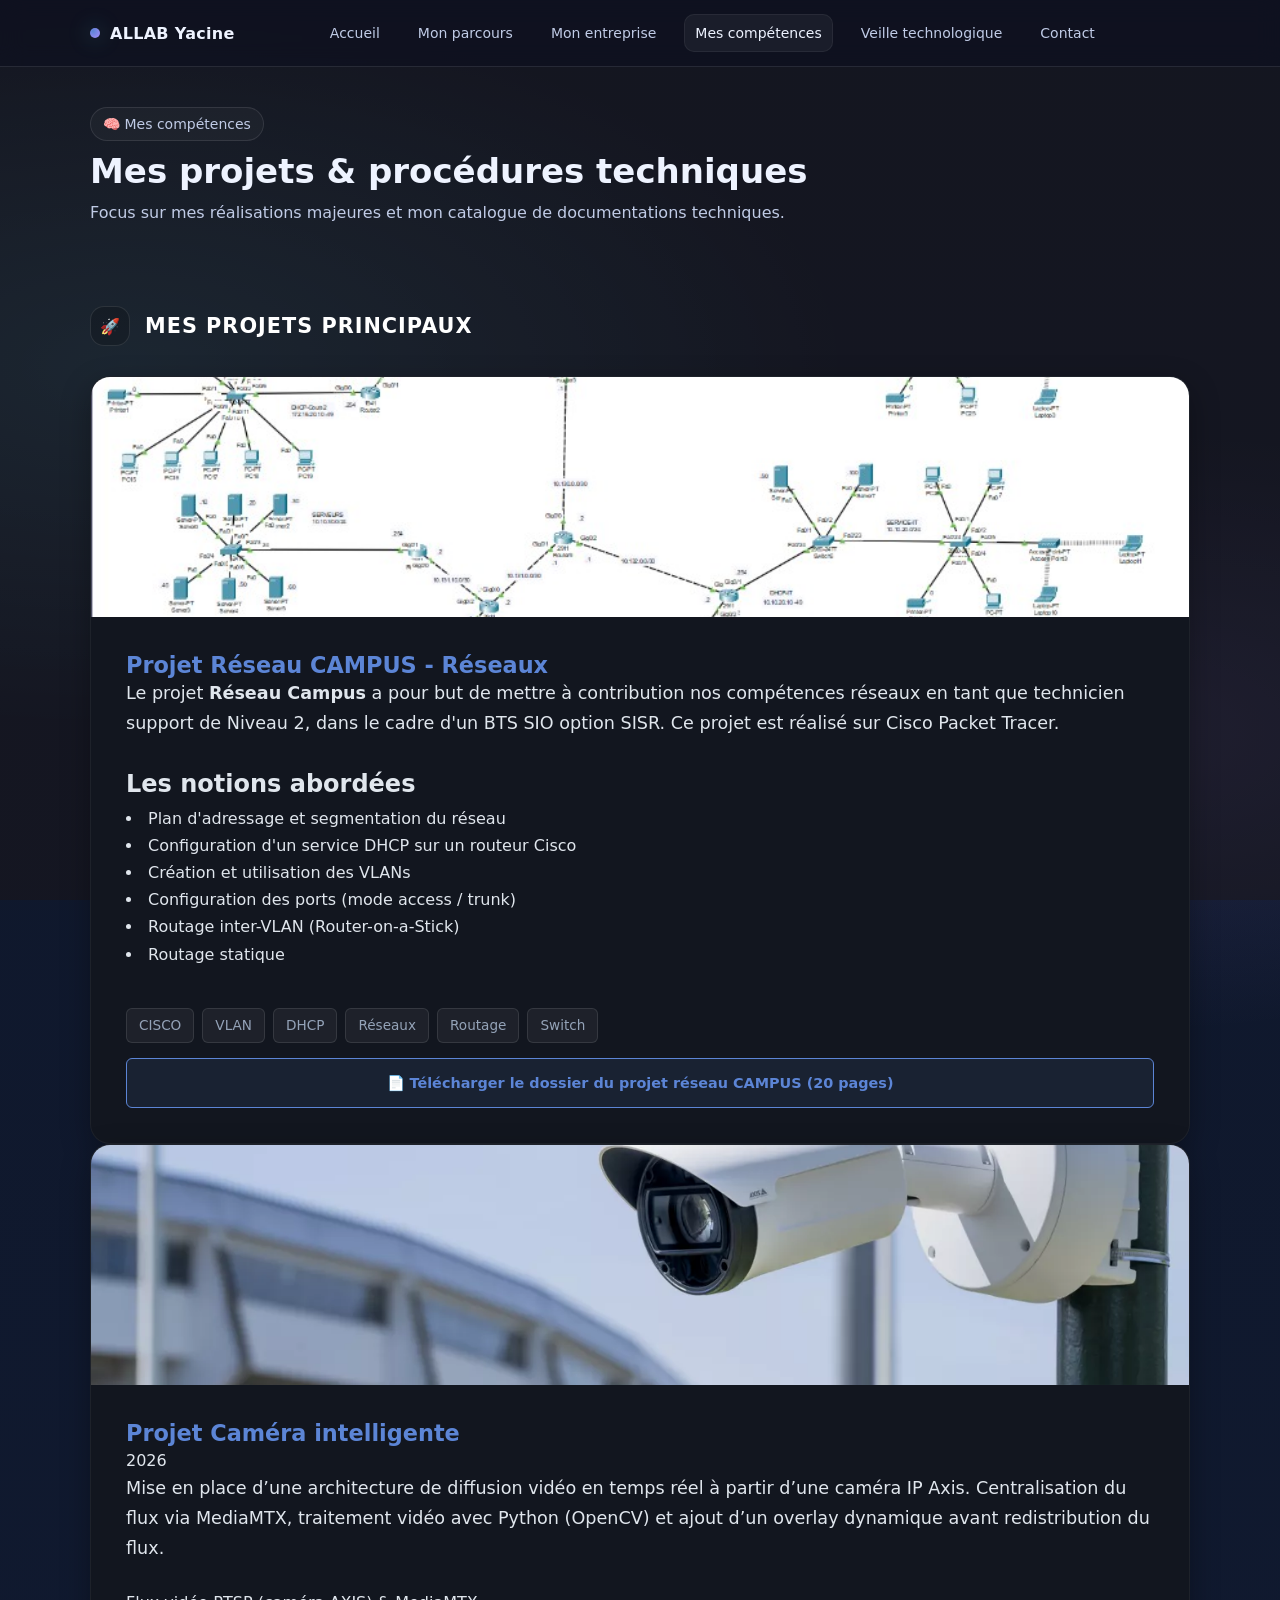
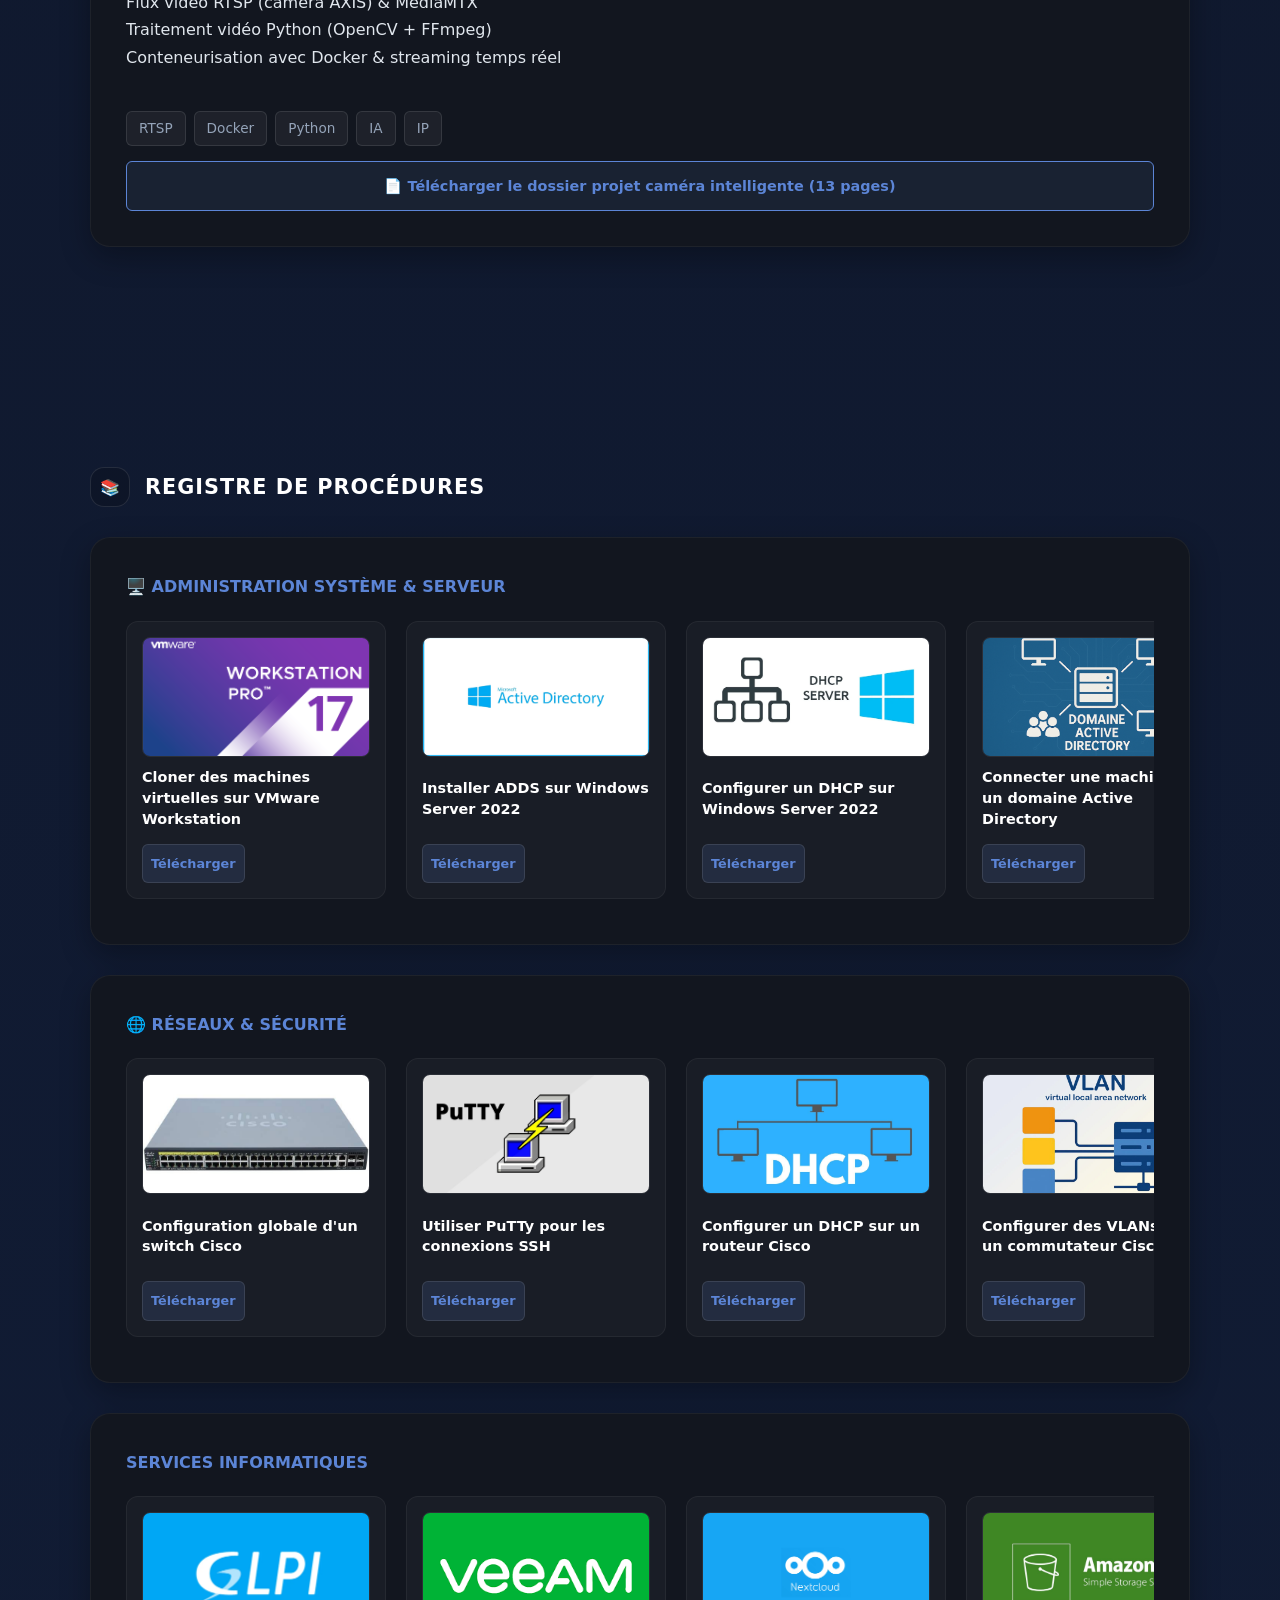
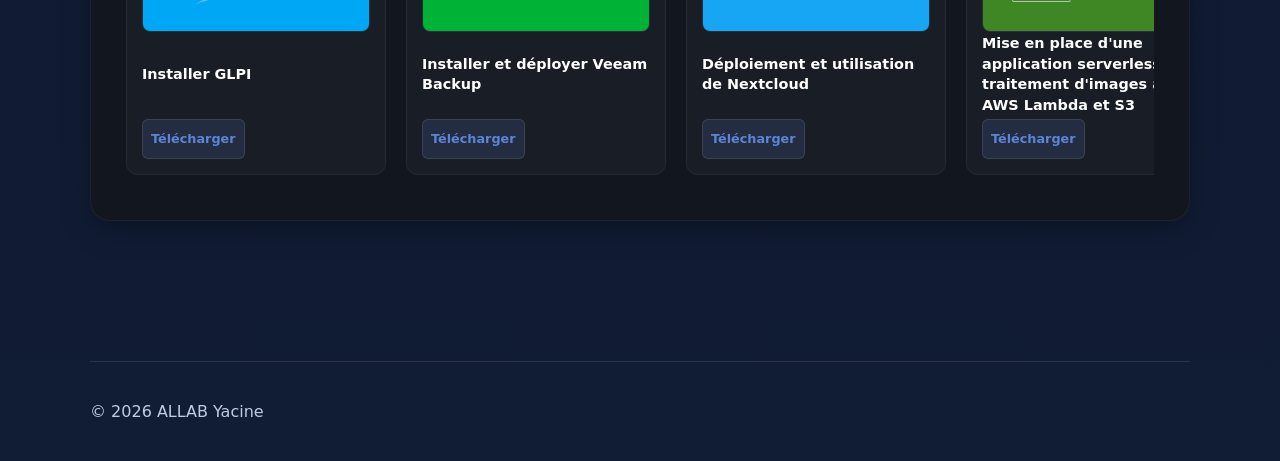
==== competences.html @ 8fca2d19 "changer le nom d'une doc" ====
<!doctype html>
<html lang="fr">
<head>
  <meta charset="utf-8" />
  <meta name="viewport" content="width=device-width, initial-scale=1" />
  <title>ALLAB Yacine - Mon Portfolio</title>
  <link rel="stylesheet" href="assets/css/style.css" />
  <link rel="icon" type="image/x-icon" href="assets/icons/ya.jpg">
</head>
<body>
  <div id="progress" class="progress"></div>

  <header class="header">
    <div class="container nav">
      <a class="brand" href="index.html"><span class="dot"></span><span>ALLAB Yacine</span></a>
      <nav id="navLinks" class="nav-links">
        <a href="index.html">Accueil</a>
        <a href="parcours.html">Mon parcours</a>
        <a href="entreprise.html">Mon entreprise</a>
        <a class="active" href="competences.html">Mes compétences</a>
        <a href="veille.html">Veille technologique</a>
        <a href="contact.html">Contact</a>
      </nav>
      <div class="actions">
        <button id="burger" class="burger" type="button"><span></span></button>
      </div>
    </div>
  </header>

<main class="container">
  <div class="page-title reveal">
    <span class="badge">🧠 Mes compétences</span>
    <h1>Mes projets & procédures techniques</h1>
    <p>Focus sur mes réalisations majeures et mon catalogue de documentations techniques.</p>
  </div>

<section class="reveal">
    <div class="bubble-header-mini" style="margin-bottom: 30px;">
      <span class="mini-ico">🚀</span>
      <h2 style="color: #fff;">Mes projets principaux</h2>
    </div>

    <div class="projects-side-by-side">
      
      <article class="big-bubble-dark project-card-custom reveal">
        <figure class="project-large-banner">
          <img src="assets/img/cisco-packet.jpg" alt="Projet DroneControl" loading="lazy">
          <div class="project-overlay-badge">Alternance</div>
        </figure>
        
        <div class="bubble-content-padding flex-content">
          <div class="project-card-header">
            <h3>Projet Réseau CAMPUS - Réseaux</h3>
          </div>

          <p class="bubble-text">
        Le projet <strong>Réseau Campus</strong> a pour but de mettre à contribution 
        nos compétences réseaux en tant que technicien support de Niveau 2, 
        dans le cadre d'un BTS SIO option SISR. Ce projet est réalisé sur Cisco Packet Tracer.
          </p>

          <h2>Les notions abordées</h2>

          <div class="project-skills-list">
            <li>Plan d'adressage et segmentation du réseau</li>
            <li>Configuration d'un service DHCP sur un routeur Cisco</li>
            <li>Création et utilisation des VLANs</li>
            <li>Configuration des ports (mode access / trunk)</li>
            <li>Routage inter-VLAN (Router-on-a-Stick)</li>
            <li>Routage statique</li>

          </div>

          <div class="project-footer">
            <div class="job-dark-tags">
              <span>CISCO</span> <span>VLAN</span> <span>DHCP</span> <span>Réseaux</span> <span>Routage</span> <span>Switch</span>
            </div>
            <a class="procedure-btn project-download-btn" href="assets/procédure/Projet Réseau Campus.pdf" target="_blank">
              📄 Télécharger le dossier du projet réseau CAMPUS (20 pages)
            </a>
          </div>
        </div>
      </article>

      <article class="big-bubble-dark project-card-custom reveal">
        <figure class="project-large-banner">
          <img src="assets/img/camera.webp" alt="Projet Infrastructure" loading="lazy">
          <div class="project-overlay-badge school-badge">Formation</div>
        </figure>
        
        <div class="bubble-content-padding flex-content">
          <div class="project-card-header">
            <h3>Projet Caméra intelligente</h3>
            <span class="project-year">2026</span>
          </div>

          <p class="bubble-text">
Mise en place d’une architecture de diffusion vidéo en temps réel à partir d’une caméra IP Axis. Centralisation du flux
via MediaMTX, traitement vidéo avec Python (OpenCV) et ajout d’un overlay dynamique avant redistribution du flux.
          </p>

          <div class="project-skills-list">
            <div class="skill-item"><span></span>Flux vidéo RTSP (caméra AXIS) & MediaMTX</div>
            <div class="skill-item"><span></span>Traitement vidéo Python (OpenCV + FFmpeg)</div>
            <div class="skill-item"><span></span>Conteneurisation avec Docker & streaming temps réel</div>
          </div>

          <div class="project-footer">
            <div class="job-dark-tags">
              <span>RTSP</span> <span>Docker</span> <span>Python</span> <span>IA</span> <span>IP</span>
            </div>
            <a class="procedure-btn project-download-btn" href="assets/procédure/Réseaux/Projet caméra - AXIS.docx.pdf" target="_blank">
              📄 Télécharger le dossier projet caméra intelligente (13 pages)
            </a>
          </div>
        </div>
      </article>

    </div>
  </section>

  <section class="reveal" style="margin-top: 80px;">
    <div class="bubble-header-mini" style="margin-bottom: 30px;">
      <span class="mini-ico">📚</span>
      <h2 style="color: #fff;">Registre de procédures</h2>
    </div>

    <div class="procedure-category big-bubble-dark" style="margin-bottom: 30px;">
      <div class="bubble-content-padding">
        <h3 class="box-title" style="margin-bottom: 20px;">🖥️ Administration système & serveur</h3>
        <div class="procedure-row-scroll">
          <article class="procedure-mini-card">
            <div class="procedure-mini-img"><img src="assets/img/vmwarelogo.png" alt="VMware Workstation"></div>
            <h4>Cloner des machines virtuelles sur VMware Workstation</h4>
            <a class="procedure-btn" href="assets/procédure/Créer un clone d’une machine virtuelle avec VMWare Workstation Pro.pdf" target="_blank">Télécharger</a>
          </article>
          <article class="procedure-mini-card">
            <div class="procedure-mini-img"><img src="assets/img/adds.jpg" alt="ADDS"></div>
            <h4>Installer ADDS sur Windows Server 2022</h4>
            <a class="procedure-btn" href="assets/procédure/Comment installer ADDS sur Windows Server 2022.pdf" target="_blank">Télécharger</a>
          </article>
          <article class="procedure-mini-card">
            <div class="procedure-mini-img"><img src="assets/img/Windows-Servera-DHCP.webp" alt="DHCP"></div>
            <h4>Configurer un DHCP sur Windows Server 2022  </h4>
            <a class="procedure-btn" href="assets/procédure/Configurer un DHCP sur Windows Serveur.pdf" target="_blank">Télécharger</a>
          </article>
          <article class="procedure-mini-card">
            <div class="procedure-mini-img"><img src="assets/img/Domaine-Active-Directory.png" alt="DHCP"></div>
            <h4>Connecter une machine à un domaine Active Directory</h4>
            <a class="procedure-btn" href="assets/procédure/Connecter une machine à un domaine.pdf" target="_blank">Télécharger</a>
          </article>
          <article class="procedure-mini-card">
            <div class="procedure-mini-img"><img src="assets/img/active directory.jpg" alt="DHCP"></div>
            <h4>Promouvoir un serveur en contrôleur de domaine sur Windows Server 2022</h4>
            <a class="procedure-btn" href="assets/procédure/Système/Promouvoir un serveur en nom de domaine sur WIndows Server 2022.pdf" target="_blank">Télécharger</a>
          </article>
          <article class="procedure-mini-card">
            <div class="procedure-mini-img"><img src="assets/img/hyperv.png" alt="Hyper-V"></div>
            <h4>Installer Hyper-V</h4>
            <a class="procedure-btn" href="assets/procédure/Système/Comment installer Hyper-V.pdf" target="_blank">Télécharger</a>
          </article>
          <article class="procedure-mini-card">
            <div class="procedure-mini-img"><img src="assets/img/windows 11 et hyper v.jpg" alt="Hyper-V"></div>
            <h4>Créer une VM Windows 11 sur Hyper-V</h4>
            <a class="procedure-btn" href="assets/procédure/Système/Créer une VM Windows 11 sur Hyper-V.pdf" target="_blank">Télécharger</a>
          </article>
          <article class="procedure-mini-card">
            <div class="procedure-mini-img"><img src="assets/img/diskpart.jpg" alt="Diskpart"></div>
            <h4>Gérer les disques et les partitions sur Windows</h4>
            <a class="procedure-btn" href="assets/procédure/Système/Gérer les disques et les partitions.pdf" target="_blank">Télécharger</a>
          </article>
          <article class="procedure-mini-card">
            <div class="procedure-mini-img"><img src="assets/img/lamp.png" alt="LAMP"></div>
            <h4>Installer un serveur LAMP sur Debian</h4>
            <a class="procedure-btn" href="assets/procédure/Système/Installer un serveur web LAMP sur Debian 13.pdf" target="_blank">Télécharger</a>
          </article>
          <article class="procedure-mini-card">
            <div class="procedure-mini-img"><img src="assets/img/proxmox.png" alt="Proxmox"></div>
            <h4>Installer Proxmox</h4>
            <a class="procedure-btn" href="assets/procédure/Système/Installation de Proxmox.pdf" target="_blank">Télécharger</a>
          </article>
          <article class="procedure-mini-card">
            <div class="procedure-mini-img"><img src="assets/img/gpo.jpg" alt="GPO"></div>
            <h4>Déployer des logiciels .msi via une GPO</h4>
            <a class="procedure-btn" href="assets/procédure/Système/Déployer des logiciels .msi .pdf" target="_blank">Télécharger</a>
          </article>

          </div>
      </div>
    </div>

    <div class="procedure-category big-bubble-dark" style="margin-bottom: 30px;">
      <div class="bubble-content-padding">
        <h3 class="box-title" style="margin-bottom: 20px;">🌐 Réseaux & Sécurité</h3>
        <div class="procedure-row-scroll">
          <article class="procedure-mini-card">
            <div class="procedure-mini-img"><img src="assets/img/Switch-Cisco-POE-48-ports-1.jpg" alt="Switch CISCO"></div>
            <h4>Configuration globale d'un switch Cisco</h4>
            <a class="procedure-btn" href="assets/procédure/Commandes essentielles pour un switch.pdf" target="_blank">Télécharger</a>
          </article>
          <article class="procedure-mini-card">
            <div class="procedure-mini-img"><img src="assets/img/PuTTY.jpg" alt="SSH"></div>
            <h4>Utiliser PuTTy pour les connexions SSH</h4>
            <a class="procedure-btn" href="assets/procédure/Réseaux/Connecter sa VM à Putty avec SSH.pdf" target="_blank">Télécharger</a>
          </article>
          <article class="procedure-mini-card">
            <div class="procedure-mini-img"><img src="assets/img/dhcp.jpg" alt="DHCP"></div>
            <h4>Configurer un DHCP sur un routeur Cisco</h4>
            <a class="procedure-btn" href="assets/procédure/Réseaux/Comment créer un DHCP sur un routeur CISCO.pdf" target="_blank">Télécharger</a>
          </article>
          <article class="procedure-mini-card">
            <div class="procedure-mini-img"><img src="assets/img/VLAN.webp" alt="VLAN"></div>
            <h4>Configurer des VLANs sur un commutateur Cisco</h4>
            <a class="procedure-btn" href="assets/procédure/Réseaux/Créer des VLAN sur un switch.pdf" target="_blank">Télécharger</a>
          </article>
          <article class="procedure-mini-card">
            <div class="procedure-mini-img"><img src="assets/img/routage.jpg" alt="Routage statique"></div>
            <h4>Le routage statique</h4>
            <a class="procedure-btn" href="assets/procédure/Réseaux/Routage statique.pdf" target="_blank">Télécharger</a>
          </article>
          <article class="procedure-mini-card">
            <div class="procedure-mini-img"><img src="assets/img/ssh.webp" alt="SSH"></div>
            <h4>Configurer SSH sur un équipement Cisco</h4>
            <a class="procedure-btn" href="assets/procédure/Réseaux/Accéder à un équipement CISCO via SSH.pdf" target="_blank">Télécharger</a>
          </article>
        </div>
      </div>
    </div>

      <div class="procedure-category big-bubble-dark" style="margin-bottom: 30px;">
      <div class="bubble-content-padding">
        <h3 class="box-title" style="margin-bottom: 20px;">Services Informatiques</h3>
        <div class="procedure-row-scroll">
          <article class="procedure-mini-card">
            <div class="procedure-mini-img"><img src="assets/img/GLPI.webp" alt="GLPI"></div>
            <h4>Installer GLPI</h4>
            <a class="procedure-btn" href="assets/procédure/Services/Installation de GLPI.pdf" target="_blank">Télécharger</a>
          </article>
          <article class="procedure-mini-card">
            <div class="procedure-mini-img"><img src="assets/img/veeam.png" alt="VeeamBackup"></div>
            <h4>Installer et déployer Veeam Backup</h4>
            <a class="procedure-btn" href="assets/procédure/Services/Déployer VeeamBackup.pdf" target="_blank">Télécharger</a>
          </article>  
          <article class="procedure-mini-card">
            <div class="procedure-mini-img"><img src="assets/img/nextcloud.jpg" alt="Nextcloud"></div>
            <h4>Déploiement et utilisation de Nextcloud</h4>
            <a class="procedure-btn" href="assets/procédure/Services/Déployer NextCloud sur Debian 13.pdf" target="_blank">Télécharger</a>
          </article>  
          <article class="procedure-mini-card">
            <div class="procedure-mini-img"><img src="assets/img/amazon s3.jpg" alt="AWS"></div>
            <h4>Mise en place d'une application serverless de traitement d'images avec AWS Lambda et S3</h4>
            <a class="procedure-btn" href="assets/procédure/Services/Mise en place d'une application de traitement d'images avec AWS S3 et Lamda.pdf" target="_blank">Télécharger</a>
          </article>  
          </div>
      </div>
    </div>
  </section>

  <footer class="footer">
    © <span id="year"></span> ALLAB Yacine
  </footer>
</main>

  <script src="assets/js/main.js"></script>
  <script>document.getElementById("year").textContent = new Date().getFullYear();</script>
</body>
</html>
---- assets/css/style.css ----
/* ====== RESET / BASE ====== */
* { box-sizing: border-box; margin: 0; padding: 0; }
html { scroll-behavior: smooth; }
:root{
  /* Dark plus clair */
  --bg: #0f172a;     /* fond principal (plus clair) */
  --bg2:#111c35;     /* dégradé bas */
  --card:#182347;    /* cartes plus claires */
  --text:#eef3ff;    /* texte */
  --muted:#c0cbe6;   /* texte secondaire plus lisible */

  --accent:#6ee7ff;
  --accent2:#a78bfa;

  --border: rgba(255,255,255,.10);
  --shadow: 0 16px 40px rgba(0,0,0,.28);
  --radius: 18px;
  --max: 1100px;
}

body{
  font-family: ui-sans-serif, system-ui, -apple-system, Segoe UI, Roboto, Arial;
  color: var(--text);
background:
  radial-gradient(1200px 600px at 10% 10%, rgba(110,231,255,.14), transparent 60%),
  radial-gradient(900px 500px at 90% 20%, rgba(167,139,250,.12), transparent 60%),
  linear-gradient(180deg, var(--bg), var(--bg2));
  min-height: 100vh;
}

a{ color: inherit; text-decoration: none; }
img{ max-width: 100%; display: block; }

.container{ width: min(var(--max), 92%); margin: 0 auto; }
section{ padding: 70px 0; }

.badge{
  display: inline-flex; gap: 8px; align-items:center;
  border: 1px solid var(--border);
  background: rgba(255,255,255,.03);
  padding: 8px 12px;
  border-radius: 999px;
  color: var(--muted);
  font-size: 14px;
}

hr.sep{
  border: none;
  height: 1px;
  background: linear-gradient(90deg, transparent, rgba(255,255,255,.14), transparent);
  margin: 28px 0;
}

/* ====== HEADER / NAV ====== */
.header{
  position: sticky;
  top: 0;
  z-index: 50;
  backdrop-filter: blur(12px);
  background: rgba(11,16,32,.55);
  border-bottom: 1px solid var(--border);
}

.nav{
  display:flex; align-items:center; justify-content: space-between;
  padding: 14px 0;
}

.brand{
  display:flex; align-items:center; gap: 10px;
  font-weight: 700;
  letter-spacing: .3px;
}

.brand .dot{
  width: 10px; height: 10px; border-radius: 50%;
  background: radial-gradient(circle at 30% 30%, var(--accent), var(--accent2));
  box-shadow: 0 0 22px rgba(110,231,255,.35);
}

.nav-links{
  display:flex; gap: 18px; align-items:center;
}

.nav-links a{
  color: var(--muted);
  font-size: 14px;
  padding: 10px 10px;
  border-radius: 10px;
  transition: .2s ease;
}
.nav-links a:hover, .nav-links a.active{
  color: var(--text);
  background: rgba(255,255,255,.05);
  border: 1px solid rgba(255,255,255,.06);
}

.actions{ display:flex; gap: 10px; align-items:center; }
.icon-btn{
  border: 1px solid var(--border);
  background: rgba(255,255,255,.03);
  color: var(--text);
  padding: 10px 12px;
  border-radius: 12px;
  cursor: pointer;
  transition: .2s ease;
}
.icon-btn:hover{ transform: translateY(-1px); background: rgba(255,255,255,.06); }

.burger{
  display:none;
  width: 44px; height: 44px;
  align-items:center; justify-content:center;
  border-radius: 12px;
  border: 1px solid var(--border);
  background: rgba(255,255,255,.03);
  cursor:pointer;
}
.burger span{
  display:block; width: 18px; height: 2px; background: var(--text);
  position: relative;
}
.burger span::before, .burger span::after{
  content:""; position:absolute; left:0;
  width: 18px; height: 2px; background: var(--text);
}
.burger span::before{ top:-6px; }
.burger span::after{ top:6px; }

/* ====== HERO ====== */
.hero{
  padding: 70px 0 40px;
}
.hero-grid{
  display:grid;
  grid-template-columns: 1.2fr .8fr;
  gap: 28px;
  align-items: stretch;
}
.h-title{
  font-size: clamp(34px, 4vw, 52px);
  line-height: 1.05;
  margin: 14px 0 12px;
}
.h-sub{
  color: var(--muted);
  font-size: 16px;
  line-height: 1.7;
  max-width: 56ch;
}
.h-cta{ margin-top: 18px; display:flex; gap: 12px; flex-wrap: wrap; }

.btn{
  display:inline-flex; align-items:center; justify-content:center;
  gap: 10px;
  padding: 12px 16px;
  border-radius: 14px;
  border: 1px solid var(--border);
  background: rgba(255,255,255,.03);
  transition: .2s ease;
  font-weight: 600;
  font-size: 14px;
}
.btn:hover{ transform: translateY(-1px); background: rgba(255,255,255,.06); }

.btn.primary{
  border: none;
  background: linear-gradient(90deg, rgba(110,231,255,.95), rgba(167,139,250,.95));
  color: #071022;
}
.btn.primary:hover{ filter: brightness(1.02); }

.card{
  border: 1px solid var(--border);
  background: rgba(24,35,71,.72);
  border-radius: var(--radius);
  box-shadow: var(--shadow);
}

.hero-card{
  padding: 18px;
  display:flex;
  flex-direction: column;
  gap: 14px;
  position: relative;
  overflow:hidden;
}
.hero-card::before{
  content:"";
  position:absolute; inset:-120px -160px auto auto;
  width: 320px; height: 320px;
  background: radial-gradient(circle at 30% 30%, rgba(110,231,255,.18), transparent 55%);
  transform: rotate(12deg);
}
.profile{
  display:flex; gap: 14px; align-items:center;
}
.avatar{
  width: 54px; height: 54px; border-radius: 16px;
  background: linear-gradient(135deg, rgba(110,231,255,.35), rgba(167,139,250,.35));
  border: 4px solid rgba(255,255,255,.10);
  display:flex; align-items:center; justify-content:center;
  font-weight: 800;
}
.profile .meta p{ color: var(--muted); font-size: 13px; margin-top: 3px; }

.kpi{
  display:grid;
  grid-template-columns: repeat(3,1fr);
  gap: 10px;
}
.kpi .k{
  padding: 12px;
  border-radius: 14px;
  border: 1px solid var(--border);
  background: rgba(255,255,255,.03);
}
.k .n{ font-weight: 800; font-size: 18px; }
.k .l{ color: var(--muted); font-size: 12px; margin-top: 6px; }

/* ====== CONTENT BLOCKS ====== */
.grid-3{ display:grid; grid-template-columns: repeat(3, 1fr); gap: 14px; }
.grid-2{ display:grid; grid-template-columns: repeat(2, 1fr); gap: 14px; }

.block{ padding: 18px; }
.block h3{ font-size: 16px; margin-bottom: 8px; }
.block p{ color: var(--muted); line-height: 1.7; font-size: 14px; }

.list{
  margin-top: 8px;
  display:flex;
  flex-direction: column;
  gap: 10px;
}
.li{
  display:flex; gap: 10px; align-items:flex-start;
  padding: 12px;
  border-radius: 14px;
  border: 1px solid var(--border);
  background: rgba(255,255,255,.03);
}
.bullet{
  width: 10px; height: 10px; border-radius: 50%;
  margin-top: 6px;
  background: linear-gradient(135deg, var(--accent), var(--accent2));
  box-shadow: 0 0 18px rgba(110,231,255,.22);
}

.page-title{
  padding: 40px 0 10px;
}
.page-title h1{
  font-size: 34px;
  margin-top: 10px;
}
.page-title p{ color: var(--muted); margin-top: 8px; line-height: 1.7; }

.pills{ display:flex; flex-wrap: wrap; gap: 10px; margin-top: 12px; }
.pill{
  font-size: 13px;
  padding: 8px 10px;
  border-radius: 999px;
  border: 1px solid var(--border);
  background: rgba(255,255,255,.03);
  color: var(--muted);
}


.avatar {
  width:200px;
  height:200px;
  border-radius:50%;
  overflow:hidden;
  display:flex;
  align-items:center;
  justify-content:center;
  background:linear-gradient(135deg,#6ee7ff,#a78bfa);
}

.avatar img{
  width:100%;
  height:100%;
  object-fit:cover;
}
/* ====== SKILLS ====== */
.skill{
  padding: 14px;
  border-radius: 16px;
  border: 1px solid var(--border);
  background: rgba(255,255,255,.03);
}
.skill .top{ display:flex; justify-content: space-between; gap: 14px; align-items:center; }
.skill .top b{ font-size: 14px; }
.skill .top span{ color: var(--muted); font-size: 12px; }
.bar{
  margin-top: 10px;
  height: 10px;
  border-radius: 999px;
  background: rgba(255,255,255,.06);
  overflow:hidden;
  border: 1px solid rgba(255,255,255,.05);
}
.bar > i{
  display:block;
  height: 100%;
  width: 40%;
  border-radius: 999px;
  background: linear-gradient(90deg, rgba(110,231,255,.95), rgba(167,139,250,.95));
}

/* ====== CONTACT ====== */
.contact-grid{
  display:grid;
  grid-template-columns: 1fr 1fr;
  gap: 14px;
}
.input{
  width: 100%;
  padding: 12px 12px;
  border-radius: 12px;
  border: 1px solid var(--border);
  background: rgba(255,255,255,.03);
  color: var(--text);
  outline: none;
}
textarea.input{ min-height: 140px; resize: vertical; }

small.help{ color: var(--muted); display:block; margin-top: 8px; line-height: 1.6; }

/* ====== FOOTER ====== */
.footer{
  padding: 40px 0;
  color: var(--muted);
  border-top: 1px solid var(--border);
  margin-top: 40px;
}

/* ====== SCROLL PROGRESS ====== */
.progress{
  position: fixed;
  top: 0; left: 0;
  height: 3px;
  width: 0%;
  background: linear-gradient(90deg, rgba(110,231,255,.95), rgba(167,139,250,.95));
  z-index: 100;
}

/* ====== ANIMATIONS ====== */
.reveal{
  opacity: 0;
  transform: translateY(10px);
  transition: .6s ease;
}
.reveal.visible{
  opacity: 1;
  transform: translateY(0);
}

/* ====== RESPONSIVE ====== */
@media (max-width: 920px){
  .hero-grid{ grid-template-columns: 1fr; }
  .grid-3{ grid-template-columns: 1fr; }
  .grid-2{ grid-template-columns: 1fr; }
  .contact-grid{ grid-template-columns: 1fr; }
  .kpi{ grid-template-columns: 1fr; }

  .nav-links{
    position: fixed;
    top: 64px;
    left: 4%;
    right: 4%;
    display:none;
    flex-direction: column;
    background: rgba(11,16,32,.92);
    border: 1px solid var(--border);
    border-radius: 16px;
    padding: 12px;
    box-shadow: var(--shadow);
  }
  .nav-links.open{ display:flex; }
  .burger{ display:flex; }
}


.hero-bg{
  position: relative;
  overflow: hidden;
  border-bottom: 1px solid var(--border);
}

body::before{
  content:"";
  position: fixed;
  inset:0px;
  background: url("../img/bg-server2.jpg") center/cover no-repeat;
  filter: blur(1px);
  transform: scale(1.08);
  opacity: .2;      /* augmente pour voir */
  z-index: -2;
}

body::after{
  content:"";
  position: fixed;
  inset:0;
  background: rgba(27, 22, 22, 0.45);  /* baisse l’overlay */
  z-index: -1;
}


/* IMPORTANT: remonte ton contenu au-dessus du background */
.hero-bg > .container{
  position: relative;
  z-index: 2;

}


/* ====== MINI GALLERY ====== */
.gallery-head{
  display:flex;
  justify-content: space-between;
  gap: 14px;
  align-items: flex-start;
  flex-wrap: wrap;
  margin-bottom: 14px;
}

.mini-gallery{
  display:grid;
  grid-template-columns: 1.6fr 1fr;
  grid-template-rows: 160px 160px;
  gap: 12px;
}

.g-item{
  position: relative;
  border-radius: 16px;
  overflow: hidden;
  border: 1px solid var(--border);
  background: rgba(255,255,255,.03);
  cursor: pointer;
  transition: transform .2s ease, filter .2s ease;
}

.g-item:hover{
  transform: translateY(-2px);
  filter: brightness(1.03);
}

.g-item img{
  width: 100%;
  height: 100%;
  object-fit: cover;
  display:block;
  transform: scale(1.02);
}

.g-item::after{
  content:"";
  position:absolute;
  inset:0;
  background: linear-gradient(180deg, transparent 55%, rgba(0,0,0,.55));
  pointer-events:none;
}

.g-item figcaption{
  position:absolute;
  left: 12px;
  bottom: 10px;
  font-size: 13px;
  color: rgba(255,255,255,.92);
  z-index: 1;
}

.g-big{
  grid-row: 1 / span 2;
}

/* Responsive */
@media (max-width: 920px){
  .mini-gallery{
    grid-template-columns: 1fr;
    grid-template-rows: 190px 160px 160px;
  }
  .g-big{
    grid-row: auto;
  }
}

/* ====== LIGHTBOX ====== */
.lightbox{
  position: fixed;
  inset: 0;
  display: none;
  place-items: center;
  background: rgba(0,0,0,.70);
  z-index: 999;
  padding: 18px;
}

.lightbox.open{ display: grid; }

.lightbox img{
  max-width: min(980px, 92vw);
  max-height: 82vh;
  border-radius: 18px;
  border: 1px solid rgba(255,255,255,.12);
  box-shadow: 0 20px 60px rgba(0,0,0,.45);
}

.lightbox-close{
  position: fixed;
  top: 14px;
  right: 14px;
  width: 44px;
  height: 44px;
  border-radius: 14px;
  border: 1px solid rgba(255,255,255,.16);
  background: rgba(255,255,255,.08);
  color: white;
  cursor: pointer;
}

/* ====== IMAGE ENTREPRISE ====== */
.entreprise-image{
  border-radius: 16px;
  overflow: hidden;
  border: 1px solid var(--border);
  background: rgba(255,255,255,.04);
}

.entreprise-image img{
  width: 100%;
  height: 280px;
  object-fit: cover;
  display: block;
  transition: transform .4s ease;
}

.entreprise-image:hover img{
  transform: scale(1.04);
}


/* ====== HERO PHOTO ENTREPRISE ====== */
.hero-photo{
  padding: 18px 0 10px;
}

.hero-photo-wrap{
  position: relative;
  border-radius: 22px;
  overflow: hidden;
  border: 1px solid rgba(255,255,255,.10);
  box-shadow: 0 24px 70px rgba(0,0,0,.35);
}

/* image grande, mise en avant */
.hero-photo-wrap img{
  width: 100%;
  height: clamp(220px, 36vw, 420px);
  object-fit: cover;
  display: block;
  transform: scale(1.01);
}

/* overlay pour lisibilité + effet premium */
.hero-photo-wrap::after{
  content:"";
  position:absolute;
  inset:0;
  background: linear-gradient(180deg, rgba(0,0,0,.08) 40%, rgba(0,0,0,.60));
  pointer-events:none;
}

/* caption en bas à gauche */
.hero-photo-wrap figcaption{
  position:absolute;
  left: 16px;
  bottom: 14px;
  color: rgba(255,255,255,.92);
  font-size: 14px;
  z-index: 2;
  background: rgba(0,0,0,.25);
  border: 1px solid rgba(255,255,255,.10);
  border-radius: 999px;
  padding: 8px 12px;
  backdrop-filter: blur(8px);
}

/* Texte sous photo */
.intro-texte{
  margin-top: 10px;
}

.intro-texte h2{
  font-size: 40px;
  margin-bottom: 10px;
}

.intro-texte p{
  color: var(--muted);
  line-height: 1.7;
  font-size: 15px;
  margin-bottom: 10px;
}


/* ====== MINI PHOTO (plus petite que usine.jpg) ====== */
.mini-hero-photo{
  padding: 12px 0 26px;
  display: flex;
  justify-content: center;
}

.mini-photo{
  position: relative;
  width: min(760px, 100%);        /* limite la largeur */
  border-radius: 22px;
  overflow: hidden;
  border: 1px solid rgba(255,255,255,.10);
  box-shadow: 0 20px 55px rgba(0,0,0,.30);
  cursor: pointer;
}

.mini-photo img{
  width: 100%;
  height: clamp(480px, 22vw, 800px);  /* plus petit que usine.jpg */
  object-fit: cover;
  display: block;
  transform: scale(1.01);
}

.mini-photo::after{
  content:"";
  position:absolute;
  inset:0;
  background: linear-gradient(180deg, rgba(0,0,0,.05) 55%, rgba(0,0,0,.58));
  pointer-events:none;
}

.mini-photo figcaption{
  position:absolute;
  left: 14px;
  bottom: 12px;
  color: rgba(255,255,255,.92);
  font-size: 13px;
  z-index: 2;
  background: rgba(0,0,0,.25);
  border: 1px solid rgba(255,255,255,.10);
  border-radius: 999px;
  padding: 8px 12px;
  backdrop-filter: blur(8px);
}

/* ====== RÉALISATION NOTABLE PHOTO ====== */
.notable-photo{
  margin-top: 12px;
  display:flex;
  justify-content: center;
}

.notable-photo-wrap{
  position: relative;
  width: min(860px, 100%);
  border-radius: 22px;
  overflow: hidden;
  border: 1px solid rgba(255,255,255,.10);
  box-shadow: 0 20px 55px rgba(0,0,0,.30);
  cursor: pointer;
}

.notable-photo-wrap img{
  width: 100%;
  height: clamp(200px, 26vw, 320px); /* plus petit que usine.jpg */
  object-fit: cover;
  display:block;
  transform: scale(1.01);
}

.notable-photo-wrap::after{
  content:"";
  position:absolute;
  inset:0;
  background: linear-gradient(180deg, rgba(0,0,0,.06) 55%, rgba(0,0,0,.58));
  pointer-events:none;
}

.notable-photo-wrap figcaption{
  position:absolute;
  left: 14px;
  bottom: 12px;
  color: rgba(255,255,255,.92);
  font-size: 13px;
  z-index: 2;
  background: rgba(0,0,0,.25);
  border: 1px solid rgba(255,255,255,.10);
  border-radius: 999px;
  padding: 8px 12px;
  backdrop-filter: blur(8px);
}


 /* cartes sources (même esprit que entreprise) */
    .sources-grid{
      display:grid;
      grid-template-columns: repeat(3, 1fr);
      gap: 14px;
    }
    .source-card{
      border: 1px solid var(--border);
      background: rgba(255,255,255,.03);
      border-radius: 18px;
      padding: 14px;
      box-shadow: var(--shadow);
      transition: .2s ease;
      display:flex;
      flex-direction: column;
      gap: 10px;
    }
    .source-card:hover{
      transform: translateY(-2px);
      background: rgba(255,255,255,.05);
    }
    .source-top{
      display:flex;
      gap: 10px;
      align-items:center;
    }
    .source-ico{
      width: 42px;
      height: 42px;
      border-radius: 14px;
      display:flex;
      align-items:center;
      justify-content:center;
      border: 1px solid rgba(255,255,255,.10);
      background: rgba(0,0,0,.20);
      font-size: 18px;
    }
    .source-top b{ display:block; }
    .source-tag{
      display:inline-block;
      margin-top: 2px;
      font-size: 12px;
      color: var(--muted);
      padding: 4px 8px;
      border-radius: 999px;
      border: 1px solid rgba(255,255,255,.10);
      background: rgba(0,0,0,.18);
    }
    .source-card p{
      color: var(--muted);
      font-size: 13px;
      line-height: 1.6;
    }
    .source-link{
      margin-top: auto;
      color: rgba(110,231,255,.95);
      font-weight: 700;
      font-size: 13px;
    }

    /* petit encart hero pour veille */
    .veille-hero{
      background: rgba(24,35,71,.55);
      border-radius: var(--radius);
      border: 1px solid var(--border);
      box-shadow: var(--shadow);
    }

    /* responsive */
    @media (max-width: 920px){
      .sources-grid{ grid-template-columns: 1fr; }
    }

/* ====== PARCOURS / XP LAYOUT (style screenshot) ====== */
.xp-layout{
  display:grid;
  grid-template-columns: 1fr 1fr;
  gap: 18px;
  padding: 20px 0 50px;
}

.xp-panel{
  border-radius: 22px;
  border: 1px solid rgba(255,255,255,.10);
  background: rgba(24,35,71,.55);
  box-shadow: 0 22px 60px rgba(0,0,0,.30);
  padding: 18px;
  position: relative;
  overflow: hidden;
}

/* glow léger */
.xp-panel::before{
  content:"";
  position:absolute;
  inset:-120px auto auto -140px;
  width: 320px;
  height: 320px;
  background: radial-gradient(circle at 30% 30%, rgba(110,231,255,.20), transparent 60%);
  filter: blur(2px);
  pointer-events:none;
}
.xp-panel-right::before{
  inset:-120px -140px auto auto;
  background: radial-gradient(circle at 30% 30%, rgba(167,139,250,.18), transparent 60%);
}

.xp-head{
  display:flex;
  gap: 12px;
  align-items:center;
  padding-bottom: 12px;
  border-bottom: 1px solid rgba(255,255,255,.08);
  margin-bottom: 14px;
}
.xp-head h2{
  font-size: 22px;
  margin: 0;
}
.xp-sub{
  color: var(--muted);
  font-size: 13px;
  margin-top: 4px;
}

.xp-ico{
  width: 46px;
  height: 46px;
  border-radius: 16px;
  display:flex;
  align-items:center;
  justify-content:center;
  border: 1px solid rgba(255,255,255,.12);
  background: rgba(0,0,0,.18);
  font-size: 18px;
}
.xp-ico-blue{
  background: rgba(0,0,0,.18);
}

/* XP cards */
.xp-card{
  border: 1px solid rgba(255,255,255,.10);
  background: rgba(0,0,0,.14);
  border-radius: 18px;
  padding: 14px;
  margin-bottom: 14px;
}

.xp-card-top{
  display:flex;
  gap: 12px;
  align-items:flex-start;
}

.xp-logo{
  width: 44px;
  height: 44px;
  border-radius: 14px;
  display:flex;
  align-items:center;
  justify-content:center;
  border: 1px solid rgba(255,255,255,.10);
  background: rgba(255,255,255,.04);
  font-weight: 900;
}

.xp-title-row{
  display:flex;
  gap: 10px;
  align-items:center;
  justify-content: space-between;
  flex-wrap: wrap;
}
.xp-title-row h3{
  font-size: 16px;
  margin: 0;
}

.xp-badge{
  font-size: 12px;
  padding: 5px 10px;
  border-radius: 999px;
  border: 1px solid rgba(255,255,255,.12);
  background: rgba(110,231,255,.10);
  color: rgba(235,245,255,.95);
}
.xp-badge-alt{
  background: rgba(167,139,250,.12);
}

.xp-company{
  color: rgba(110,231,255,.95);
  font-weight: 700;
  font-size: 13px;
  margin-top: 4px;
}
.xp-meta{
  display:flex;
  gap: 12px;
  flex-wrap: wrap;
  margin-top: 8px;
  color: var(--muted);
  font-size: 12px;
}

.xp-desc{
  margin-top: 10px;
  color: var(--muted);
  font-size: 13px;
  line-height: 1.6;
}

/* accordéons */
.xp-accordions{
  margin-top: 12px;
  display:flex;
  flex-direction: column;
  gap: 10px;
}
.xp-details{
  border: 1px solid rgba(255,255,255,.10);
  background: rgba(255,255,255,.03);
  border-radius: 14px;
  padding: 10px 12px;
}
.xp-details summary{
  cursor: pointer;
  font-weight: 800;
  font-size: 13px;
  list-style: none;
}
.xp-details summary::-webkit-details-marker{ display:none; }
.xp-details ul{
  margin: 10px 0 0 16px;
  color: var(--muted);
  font-size: 13px;
  line-height: 1.6;
}

/* tags */
.xp-tags{
  display:flex;
  flex-wrap: wrap;
  gap: 8px;
  margin-top: 10px;
}
.xp-tag{
  font-size: 12px;
  padding: 6px 10px;
  border-radius: 999px;
  border: 1px solid rgba(255,255,255,.12);
  background: rgba(0,0,0,.18);
  color: rgba(255,255,255,.86);
}

/* Study card (BTS) */
.study-card{
  border: 1px solid rgba(255,255,255,.10);
  background: rgba(0,0,0,.14);
  border-radius: 18px;
  padding: 14px;
}

.study-top{
  display:grid;
  grid-template-columns: auto 1fr auto;
  gap: 12px;
  align-items:center;
}

.study-chip{
  width: 44px;
  height: 44px;
  border-radius: 14px;
  display:flex;
  align-items:center;
  justify-content:center;
  border: 1px solid rgba(255,255,255,.10);
  background: rgba(110,231,255,.10);
  font-weight: 900;
}

.study-title h3{
  margin: 0;
  font-size: 16px;
}
.study-sub{
  margin-top: 4px;
  color: var(--muted);
  font-size: 13px;
}

.study-year{
  font-size: 12px;
  padding: 6px 10px;
  border-radius: 999px;
  border: 1px solid rgba(255,255,255,.12);
  background: rgba(167,139,250,.12);
}

.study-desc{
  margin-top: 12px;
  color: var(--muted);
  font-size: 13px;
  line-height: 1.65;
}

.study-btn{
  display:inline-flex;
  margin-top: 12px;
  padding: 10px 12px;
  border-radius: 14px;
  border: 1px solid rgba(255,255,255,.12);
  background: linear-gradient(90deg, rgba(110,231,255,.25), rgba(167,139,250,.22));
  font-weight: 800;
  font-size: 13px;
}

.study-list{
  margin-top: 14px;
  border-top: 1px solid rgba(255,255,255,.08);
  padding-top: 12px;
}
.study-list h4{
  margin: 0 0 8px;
  font-size: 14px;
}
.study-list ul{
  margin: 0 0 0 16px;
  color: var(--muted);
  font-size: 13px;
  line-height: 1.6;
}

.study-pills{
  margin-top: 12px;
  display:flex;
  flex-wrap: wrap;
  gap: 8px;
}

/* mini section */
.study-mini{
  margin-top: 14px;
  border: 1px solid rgba(255,255,255,.10);
  background: rgba(255,255,255,.03);
  border-radius: 18px;
  padding: 14px;
}
.study-mini h4{
  margin: 0 0 10px;
  font-size: 14px;
}
.study-mini-grid{
  display:grid;
  grid-template-columns: 1fr 1fr;
  gap: 10px;
}
.mini-box{
  border: 1px solid rgba(255,255,255,.10);
  background: rgba(0,0,0,.14);
  border-radius: 14px;
  padding: 12px;
}
.mini-box p{
  margin-top: 6px;
  color: var(--muted);
  font-size: 13px;
  line-height: 1.55;
}

/* Responsive */
@media (max-width: 920px){
  .xp-layout{ grid-template-columns: 1fr; }
  .study-mini-grid{ grid-template-columns: 1fr; }
}

/* ====== SECTION ABOUT (style screenshot) ====== */
.about-like{
  padding: 10px 0 70px;
}

.about-like-grid{
  display:grid;
  grid-template-columns: 0.95fr 1.55fr;
  gap: 18px;
  align-items: start;
}

.glow-card{
  position: relative;
  border-radius: 26px;
  padding: 1px;
  background: linear-gradient(135deg,
    rgba(255,140,0,.35),
    rgba(167,139,250,.35),
    rgba(110,231,255,.25)
  );
  box-shadow: 0 26px 80px rgba(0,0,0,.35);
  overflow: hidden;
}

.glow-card::before{
  content:"";
  position:absolute;
  inset:-120px -120px auto auto;
  width: 280px;
  height: 280px;
  background: radial-gradient(circle at 30% 30%, rgba(167,139,250,.35), transparent 60%);
  filter: blur(2px);
  pointer-events:none;
}

.glow-card::after{
  content:"";
  position:absolute;
  inset:auto auto -140px -140px;
  width: 320px;
  height: 320px;
  background: radial-gradient(circle at 30% 30%, rgba(255,140,0,.30), transparent 60%);
  filter: blur(2px);
  pointer-events:none;
}

.glow-inner{
  border-radius: 25px;
  border: 1px solid rgba(255,255,255,.10);
  background: rgba(24,35,71,.62);
  padding: 18px;
  position: relative;
  z-index: 1;
}

/* LEFT PROFILE */
.about-profile{
  text-align: center;
  padding: 22px 18px;
}

.about-avatar{
    width:150px;
    height:150px;
    border-radius:50%;
    overflow:hidden;
    margin:auto;
}

.about-avatar img{
    width:100%;
    height:100%;
    object-fit:cover;
}

.about-avatar{
  width: 150px;
  height: 150px;
  border-radius: 999px;
  display:flex;
  align-items:center;
  justify-content:center;
  font-weight: 900;
  font-size: 44px;
  color: rgba(255,255,255,.95);
  background: radial-gradient(circle at 30% 30%, rgba(110,231,255,.22), rgba(167,139,250,.18));
  border: 4px solid rgba(255,140,0,.55);
  box-shadow: 0 18px 50px rgba(0,0,0,.35);
}

.about-name{
  margin-top: 14px;
}

.about-name h2{
  margin: 0;
  font-size: 22px;
}

.about-role{
  margin-top: 6px;
  color: rgba(255, 255, 255, 0.95);
  font-weight: 800;
  font-size: 13px;
}

.about-info{
  margin-top: 16px;
  display:flex;
  flex-direction: column;
  gap: 10px;
  text-align: left;
  padding: 0 10px;
}

.about-line{
  display:flex;
  gap: 10px;
  align-items:center;
  color: var(--muted);
  font-size: 13px;
}

.about-ico{
  width: 28px;
  height: 28px;
  border-radius: 10px;
  display:flex;
  align-items:center;
  justify-content:center;
  border: 1px solid rgba(255,255,255,.10);
  background: rgba(0,0,0,.18);
}

.about-stats{
  margin-top: 18px;
  display:grid;
  grid-template-columns: 1fr 1fr;
  gap: 10px;
}

.stat{
  border: 1px solid rgba(255,255,255,.10);
  background: rgba(0,0,0,.14);
  border-radius: 14px;
  padding: 12px;
}

.stat-n{
  font-weight: 900;
  font-size: 20px;
  color: rgba(255,140,0,.95);
}

.stat-l{
  margin-top: 6px;
  color: var(--muted);
  font-size: 12px;
}

.about-cv-btn{
  margin-top: 16px;
  display:inline-flex;
  justify-content:center;
  width: 100%;
  padding: 12px 14px;
  border-radius: 14px;
  border: 1px solid rgba(255,255,255,.12);
  background: linear-gradient(90deg, rgba(255,140,0,.90), rgba(167,139,250,.80));
  color: #071022;
  font-weight: 900;
}

.about-cv-btn:hover{
  filter: brightness(1.03);
  transform: translateY(-1px);
}

/* RIGHT */
.about-right{
  display:flex;
  flex-direction: column;
  gap: 14px;
}

.about-box-head{
  display:flex;
  gap: 10px;
  align-items:center;
  margin-bottom: 8px;
}

.mini-ico{
  width: 40px;
  height: 40px;
  border-radius: 14px;
  display:flex;
  align-items:center;
  justify-content:center;
  border: 1px solid rgba(255,255,255,.10);
  background: rgba(0,0,0,.18);
}

.about-box h2{
  margin: 0;
  font-size: 22px;
}

.about-text{
  margin-top: 10px;
  color: var(--muted);
  font-size: 14px;
  line-height: 1.7;
}

/* Small cards */
.about-small-grid{
  display:grid;
  grid-template-columns: 1fr 1fr;
  gap: 14px;
}

.about-mini{
  padding: 18px;
}

.mini-title{
  margin: 0 0 10px 0;
  font-size: 16px;
  font-weight: 900;
}
.mini-title.orange{ color: rgba(255, 255, 255, 0.95); }
.mini-title.purple{ color: rgba(255, 255, 255, 0.95); }

.mini-list{
  margin: 0;
  padding-left: 18px;
  color: var(--muted);
  font-size: 14px;
  line-height: 1.75;
}

/* Responsive */
@media (max-width: 920px){
  .about-like-grid{
    grid-template-columns: 1fr;
  }
  .about-small-grid{
    grid-template-columns: 1fr;
  }
}

.study-photo{
  position: relative;
  margin-top: 14px;
  border-radius: 18px;
  overflow: hidden;
  border: 1px solid rgba(255,255,255,.10);
  box-shadow: 0 16px 40px rgba(0,0,0,.28);
  cursor: pointer;
}

.study-photo img{
  width: 100%;
  height: clamp(180px, 22vw, 260px);
  object-fit: cover;
  display: block;
}

.study-photo::after{
  content:"";
  position: absolute;
  inset: 0;
  background: linear-gradient(180deg, rgba(0,0,0,.05) 55%, rgba(0,0,0,.58));
  pointer-events: none;
}

.study-photo figcaption{
  position: absolute;
  left: 14px;
  bottom: 12px;
  color: rgba(255,255,255,.92);
  font-size: 13px;
  z-index: 2;
  background: rgba(0,0,0,.25);
  border: 1px solid rgba(255,255,255,.10);
  border-radius: 999px;
  padding: 8px 12px;
  backdrop-filter: blur(8px);
}

/* ====== FICHE DE POSTE DARK ====== */
.job-card-dark-section{
  padding: 24px 0 34px;
}

.job-card-dark{
  border-radius: 22px;
  border: 1px solid rgba(255,255,255,.10);
  background: rgba(24,35,71,.62);
  box-shadow: 0 22px 60px rgba(0,0,0,.30);
  padding: 22px;
  position: relative;
  overflow: hidden;
}

.job-card-dark::before{
  content:"";
  position:absolute;
  inset:-120px auto auto -140px;
  width: 320px;
  height: 320px;
  background: radial-gradient(circle at 30% 30%, rgba(110,231,255,.14), transparent 60%);
  pointer-events:none;
}

.job-card-dark::after{
  content:"";
  position:absolute;
  inset:auto -120px -140px auto;
  width: 320px;
  height: 320px;
  background: radial-gradient(circle at 30% 30%, rgba(167,139,250,.16), transparent 60%);
  pointer-events:none;
}

.job-dark-header{
  position: relative;
  z-index: 1;
  display:flex;
  justify-content: space-between;
  gap: 18px;
  align-items:flex-start;
  flex-wrap: wrap;
  padding-bottom: 16px;
  border-bottom: 1px solid rgba(255,255,255,.08);
}

.job-dark-left{
  display:flex;
  gap: 14px;
  align-items:flex-start;
}

.job-dark-logo{
  width: 54px;
  height: 54px;
  border-radius: 16px;
  display:flex;
  align-items:center;
  justify-content:center;
  background: rgba(255,255,255,.05);
  border: 1px solid rgba(255,255,255,.10);
  font-weight: 900;
  color: var(--text);
  flex-shrink: 0;
}

.job-dark-left h2{
  margin: 0;
  font-size: 25px;
  line-height: 1.2;
  color: var(--text);
}

.job-dark-company{
  margin-top: 6px;
  color: rgba(110,231,255,.95);
  font-weight: 700;
  font-size: 15px;
}

.job-dark-right{
  display:flex;
  flex-direction: column;
  gap: 8px;
  text-align: right;
  color: var(--muted);
  font-size: 14px;
}

.job-dark-intro{
  position: relative;
  z-index: 1;
  margin-top: 18px;
  color: var(--muted);
  font-size: 15px;
  line-height: 1.8;
}

.job-dark-block{
  position: relative;
  z-index: 1;
  margin-top: 24px;
}

.job-dark-block h3{
  margin-bottom: 12px;
  color: var(--text);
  font-size: 18px;
}

.job-dark-list{
  margin: 0;
  padding-left: 20px;
  display:flex;
  flex-direction: column;
  gap: 12px;
  color: var(--muted);
  line-height: 1.7;
}

.job-dark-list li::marker{
  color: rgba(110,231,255,.95);
}

.job-dark-tags{
  display:flex;
  flex-wrap: wrap;
  gap: 10px;
}

.job-dark-tags span{
  padding: 8px 12px;
  border-radius: 999px;
  background: rgba(255,255,255,.05);
  border: 1px solid rgba(255,255,255,.10);
  color: var(--text);
  font-size: 13px;
  font-weight: 600;
}

@media (max-width: 920px){
  .job-dark-header{
    flex-direction: column;
  }

  .job-dark-right{
    text-align: left;
  }

  .job-dark-left h2{
    font-size: 21px;
  }

  .job-card-dark{
    padding: 18px;
  }
}

/* ====== VEILLE / ARTICLES ====== */
.articles-grid{
  display: grid;
  grid-template-columns: 1fr;
  gap: 18px;
}

.article-card{
  border: 1px solid rgba(255,255,255,.10);
  background: rgba(255,255,255,.03);
  border-radius: 20px;
  overflow: hidden;
  box-shadow: var(--shadow);
  transition: .2s ease;
}

.article-card:hover{
  transform: translateY(-2px);
  background: rgba(255,255,255,.04);
}

.article-header{
  padding: 18px 18px 10px;
  border-bottom: 1px solid rgba(255,255,255,.08);
  background: linear-gradient(180deg, rgba(255,255,255,.03), rgba(255,255,255,.01));
}

.article-meta-top{
  display: flex;
  flex-wrap: wrap;
  gap: 10px;
  align-items: center;
  margin-bottom: 12px;
}

.article-tag{
  display: inline-flex;
  align-items: center;
  gap: 6px;
  padding: 7px 12px;
  border-radius: 999px;
  font-size: 12px;
  font-weight: 700;
  border: 1px solid rgba(255,255,255,.10);
}

.tag-cyber{
  background: rgba(239,68,68,.14);
  color: #fecaca;
}

.tag-sys{
  background: rgba(59,130,246,.14);
  color: #bfdbfe;
}

.tag-net{
  background: rgba(16,185,129,.14);
  color: #bbf7d0;
}

.article-date{
  font-size: 12px;
  color: var(--muted);
}

.article-title{
  font-size: 20px;
  line-height: 1.4;
  color: var(--text);
}

.article-body{
  padding: 18px;
}

.article-body p{
  color: var(--muted);
  line-height: 1.85;
  font-size: 15px;
  margin-bottom: 14px;
}

.article-impact,
.article-actions{
  margin-top: 18px;
  padding: 14px;
  border-radius: 16px;
  border: 1px solid rgba(255,255,255,.08);
  background: rgba(0,0,0,.16);
}

.impact-label,
.action-label{
  display: inline-block;
  margin-bottom: 8px;
  font-size: 13px;
  font-weight: 800;
  color: var(--text);
}

.article-impact p{
  margin-bottom: 0;
}

.article-actions ul{
  margin: 0;
  padding-left: 18px;
  color: var(--muted);
  line-height: 1.8;
  font-size: 14px;
}

.article-actions li{
  margin-bottom: 8px;
}

.article-sources{
  margin-top: 18px;
  display: flex;
  flex-wrap: wrap;
  gap: 10px;
}

.source-btn{
  display: inline-flex;
  align-items: center;
  justify-content: center;
  padding: 10px 14px;
  border-radius: 12px;
  border: 1px solid rgba(255,255,255,.10);
  background: rgba(255,255,255,.04);
  color: var(--text);
  font-size: 13px;
  font-weight: 700;
  transition: .2s ease;
}

.source-btn:hover{
  transform: translateY(-1px);
  background: rgba(255,255,255,.08);
}

/* option : 2 colonnes sur grands écrans */
@media (min-width: 1100px){
  .articles-grid{
    grid-template-columns: 1fr 1fr;
  }

  .article-card:last-child{
    grid-column: 1 / -1;
  }
}

/* ====== COMPETENCES : PROJETS ====== */
.section-head{
  margin-bottom: 18px;
}

.section-head h2{
  font-size: 28px;
  color: var(--text);
  margin-bottom: 8px;
}

.section-head p{
  color: var(--muted);
  line-height: 1.7;
  font-size: 14px;
}

.projects-grid{
  display: grid;
  grid-template-columns: repeat(2, 1fr);
  gap: 18px;
}

.project-card{
  border: 1px solid rgba(255,255,255,.10);
  background: rgba(24,35,71,.72);
  border-radius: 22px;
  padding: 20px;
  box-shadow: var(--shadow);
  transition: .2s ease;
}

.project-card:hover{
  transform: translateY(-2px);
  background: rgba(255,255,255,.05);
}

.project-card-top{
  display: flex;
  justify-content: space-between;
  align-items: center;
  gap: 10px;
  flex-wrap: wrap;
  margin-bottom: 14px;
}

.project-badge{
  display: inline-flex;
  align-items: center;
  padding: 7px 12px;
  border-radius: 999px;
  font-size: 12px;
  font-weight: 800;
  background: rgba(110,231,255,.14);
  color: var(--text);
  border: 1px solid rgba(255,255,255,.10);
}

.project-badge.school{
  background: rgba(167,139,250,.18);
}

.project-date{
  font-size: 12px;
  color: var(--muted);
}

.project-card h3{
  font-size: 22px;
  line-height: 1.4;
  margin-bottom: 12px;
  color: var(--text);
}

.project-desc{
  color: var(--muted);
  font-size: 14px;
  line-height: 1.8;
  margin-bottom: 16px;
}

.project-points{
  display: grid;
  grid-template-columns: 1fr;
  gap: 12px;
  margin-bottom: 16px;
}

.project-point{
  border: 1px solid rgba(255,255,255,.08);
  background: rgba(0,0,0,.16);
  border-radius: 16px;
  padding: 14px;
}

.project-point b{
  display: block;
  margin-bottom: 6px;
  color: var(--text);
  font-size: 14px;
}

.project-point p{
  color: var(--muted);
  font-size: 13px;
  line-height: 1.7;
}

.project-tags{
  display: flex;
  flex-wrap: wrap;
  gap: 8px;
}

.project-tags span{
  font-size: 12px;
  padding: 7px 10px;
  border-radius: 999px;
  border: 1px solid rgba(255,255,255,.10);
  background: rgba(255,255,255,.04);
  color: var(--muted);
}

/* ====== COMPETENCES : PROCEDURES ====== */
.procedure-category{
  margin-top: 22px;
}

.procedure-category-head{
  margin-bottom: 16px;
}

.procedure-category-head h3{
  font-size: 22px;
  color: var(--text);
  margin-bottom: 6px;
}

.procedure-category-head p{
  color: var(--muted);
  font-size: 14px;
  line-height: 1.7;
}

.procedure-grid{
  display: grid;
  grid-template-columns: repeat(3, 1fr);
  gap: 14px;
}

.procedure-card{
  border: 1px solid rgba(255,255,255,.10);
  background: rgba(255,255,255,.03);
  border-radius: 18px;
  padding: 16px;
  transition: .2s ease;
  display: flex;
  flex-direction: column;
  gap: 10px;
}

.procedure-card:hover{
  transform: translateY(-2px);
  background: rgba(255,255,255,.05);
}

.procedure-card h4{
  font-size: 16px;
  color: var(--text);
  line-height: 1.5;
}

.procedure-card p{
  color: var(--muted);
  font-size: 13px;
  line-height: 1.7;
}

.procedure-btn{
  margin-top: auto;
  display: inline-flex;
  justify-content: center;
  align-items: center;
  padding: 10px 14px;
  border-radius: 12px;
  border: 1px solid rgba(255,255,255,.10);
  background: rgba(255,255,255,.04);
  color: var(--text);
  font-size: 13px;
  font-weight: 700;
  transition: .2s ease;
}

.procedure-btn:hover{
  background: rgba(255,255,255,.08);
}

@media (max-width: 920px){
  .projects-grid{
    grid-template-columns: 1fr;
  }

  .procedure-grid{
    grid-template-columns: 1fr;
  }

  .section-head h2{
    font-size: 24px;
  }

  .project-card h3{
    font-size: 20px;
  }
}

/* ====== REGISTRE PROCEDURES SCROLL ====== */
.procedure-category{
  margin-top: 22px;
}

.procedure-category-head{
  margin-bottom: 16px;
}

.procedure-category-head h3{
  font-size: 22px;
  color: var(--text);
  margin-bottom: 6px;
}

.procedure-category-head p{
  color: var(--muted);
  font-size: 14px;
  line-height: 1.7;
}

.procedure-scroll-list{
  display: flex;
  flex-direction: column;
  gap: 14px;
  max-height: 520px;
  overflow-y: auto;
  padding-right: 6px;
}

/* scrollbar */
.procedure-scroll-list::-webkit-scrollbar{
  width: 8px;
}

.procedure-scroll-list::-webkit-scrollbar-track{
  background: rgba(255,255,255,.03);
  border-radius: 999px;
}

.procedure-scroll-list::-webkit-scrollbar-thumb{
  background: rgba(255,255,255,.14);
  border-radius: 999px;
}

.procedure-item{
  display: grid;
  grid-template-columns: 180px 1fr;
  gap: 16px;
  border: 1px solid rgba(255,255,255,.10);
  background: rgba(255,255,255,.03);
  border-radius: 18px;
  padding: 14px;
  transition: .2s ease;
}

.procedure-item:hover{
  transform: translateY(-2px);
  background: rgba(255,255,255,.05);
}

.procedure-item-img{
  width: 100%;
  height: 120px;
  border-radius: 14px;
  overflow: hidden;
  border: 1px solid rgba(255,255,255,.08);
}

.procedure-item-img img{
  width: 100%;
  height: 100%;
  object-fit: cover;
  display: block;
}

.procedure-item-content{
  display: flex;
  flex-direction: column;
  gap: 8px;
}

.procedure-item-content h4{
  font-size: 17px;
  line-height: 1.45;
  color: var(--text);
}

.procedure-item-content p{
  color: var(--muted);
  font-size: 13px;
  line-height: 1.7;
}

.procedure-btn{
  margin-top: auto;
  align-self: flex-start;
  display: inline-flex;
  justify-content: center;
  align-items: center;
  padding: 10px 14px;
  border-radius: 12px;
  border: 1px solid rgba(255,255,255,.10);
  background: rgba(255,255,255,.04);
  color: var(--text);
  font-size: 13px;
  font-weight: 700;
  transition: .2s ease;
}

.procedure-btn:hover{
  background: rgba(255,255,255,.08);
}

/* ====== IMAGES PROJETS ====== */
.project-image{
  width: 100%;
  height: 190px;
  border-radius: 16px;
  overflow: hidden;
  margin-bottom: 14px;
  border: 1px solid rgba(255,255,255,.08);
}

.project-image img{
  width: 100%;
  height: 100%;
  object-fit: cover;
  display: block;
}

@media (max-width: 920px){
  .procedure-item{
    grid-template-columns: 1fr;
  }

  .procedure-item-img{
    height: 180px;
  }

  .procedure-scroll-list{
    max-height: none;
    overflow: visible;
  }
}

/* ====== PROCEDURES HORIZONTALES ====== */
.procedure-category{
  margin-top: 22px;
}

.procedure-category-head{
  margin-bottom: 16px;
}

.procedure-category-head h3{
  font-size: 22px;
  color: var(--text);
  margin-bottom: 6px;
}

.procedure-category-head p{
  color: var(--muted);
  font-size: 14px;
  line-height: 1.7;
}

.procedure-row-scroll{
  display: flex;
  gap: 14px;
  overflow-x: auto;
  padding-bottom: 8px;
  scroll-behavior: smooth;
}

.procedure-row-scroll::-webkit-scrollbar{
  height: 8px;
}

.procedure-row-scroll::-webkit-scrollbar-track{
  background: rgba(255,255,255,.03);
  border-radius: 999px;
}

.procedure-row-scroll::-webkit-scrollbar-thumb{
  background: rgba(255,255,255,.14);
  border-radius: 999px;
}

.procedure-mini-card{
  min-width: 260px;
  max-width: 260px;
  flex: 0 0 auto;
  border: 1px solid rgba(255,255,255,.10);
  background: rgba(255,255,255,.03);
  border-radius: 18px;
  padding: 14px;
  display: flex;
  flex-direction: column;
  gap: 10px;
  transition: .2s ease;
}

.procedure-mini-card:hover{
  transform: translateY(-2px);
  background: rgba(255,255,255,.05);
}

.procedure-mini-img{
  width: 100%;
  height: 130px;
  border-radius: 14px;
  overflow: hidden;
  border: 1px solid rgba(255,255,255,.08);
}

.procedure-mini-img img{
  width: 100%;
  height: 100%;
  object-fit: cover;
  display: block;
}

.procedure-mini-card h4{
  font-size: 16px;
  line-height: 1.45;
  color: var(--text);
}

.procedure-mini-card p{
  color: var(--muted);
  font-size: 13px;
  line-height: 1.7;
  min-height: 66px;
}

.procedure-btn{
  margin-top: auto;
  display: inline-flex;
  justify-content: center;
  align-items: center;
  padding: 10px 14px;
  border-radius: 12px;
  border: 1px solid rgba(255,255,255,.10);
  background: rgba(255,255,255,.04);
  color: var(--text);
  font-size: 13px;
  font-weight: 700;
  transition: .2s ease;
}

.procedure-btn:hover{
  background: rgba(255,255,255,.08);
}

/* --- Optimisation de la Grille Contact --- */
.contact-grid {
    display: grid;
    grid-template-columns: 0.8fr 1.2fr; /* Formulaire plus large que les infos */
    gap: 24px;
    align-items: start;
    margin-top: 20px;
}

/* --- Style des Items d'Information --- */
.contact-list {
    display: flex;
    flex-direction: column;
    gap: 16px;
    margin: 20px 0;
}

.contact-item {
    display: flex;
    align-items: center;
    gap: 15px;
    padding: 14px;
    background: rgba(255, 255, 255, 0.03);
    border: 1px solid var(--border);
    border-radius: 14px;
    transition: 0.3s ease;
}

.contact-item:hover {
    background: rgba(110, 231, 255, 0.05);
    border-color: rgba(110, 231, 255, 0.3);
}

.item-icon {
    font-size: 20px;
    width: 40px;
    height: 40px;
    display: flex;
    align-items: center;
    justify-content: center;
    background: var(--bg);
    border-radius: 10px;
}

.item-content span {
    display: block;
    font-size: 11px;
    text-transform: uppercase;
    letter-spacing: 1px;
    color: var(--accent);
    margin-bottom: 2px;
}

.item-content p {
    font-size: 14px;
    font-weight: 500;
    margin: 0 !important;
}

/* --- Style Formulaire Moderne --- */
.form-header {
    margin-bottom: 25px;
}

.modern-form {
    display: flex;
    flex-direction: column;
    gap: 20px;
}

.input-group {
    display: flex;
    flex-direction: column;
    gap: 8px;
}

.input-group label {
    font-size: 13px;
    font-weight: 600;
    color: var(--muted);
    margin-left: 4px;
}

.input {
    background: rgba(0, 0, 0, 0.2) !important;
    border: 1px solid var(--border);
    transition: all 0.3s ease;
}

.input:focus {
    border-color: var(--accent);
    background: rgba(110, 231, 255, 0.05) !important;
    box-shadow: 0 0 0 4px rgba(110, 231, 255, 0.1);
}

.submit-btn {
    padding: 16px !important;
    font-size: 16px !important;
    margin-top: 10px;
    cursor: pointer;
}

/* --- Boutons Utilitaires --- */
.full-width {
    width: 100%;
}

.contact-actions {
    display: flex;
    flex-direction: column;
    gap: 10px;
}

/* --- Adaptabilité Mobile --- */
@media (max-width: 920px) {
    .contact-grid {
        grid-template-columns: 1fr;
    }
    
    .page-title {
        text-align: center;
    }
    
    .badge {
        margin: 0 auto;
    }
}

.contact-hero {
    padding-bottom: 20px; /* On réduit le padding du bas */
}

.contact-grid {
    padding-top: 0; /* On supprime le padding du haut qui fait doublon */
    margin-top: 10px;
}

/* Optionnel : Si tu veux que tout soit bien centré verticalement sans trop de vide */
main.container {
    min-height: calc(100vh - 150px); /* Ajuste selon la taille de ton header/footer */
    display: flex;
    flex-direction: column;
    justify-content: center; /* Centre le bloc entier s'il y a trop de place */
}

/* Ajustements pour la présentation du BTS */
.info-block {
    background: rgba(0, 0, 0, 0.2);
    padding: 15px;
    border-radius: 16px;
    border: 1px solid rgba(255, 255, 255, 0.05);
}

.mini-title.purple {
    color: white; /* Utilise ton violet existant */
    font-size: 14px;
    margin-bottom: 8px;
    display: flex;
    align-items: center;
    gap: 8px;
}

.about-text b {
    color: var(--accent);
}

/* On s'assure que les images de l'avatar ne sont pas déformées */
.about-avatar img {
    width: 100%;
    height: 100%;
    object-fit: cover;
}

/* ====== PARCOURS VERSION PLUS LISIBLE ====== */
.parcours-timeline{
  display: flex;
  flex-direction: column;
  gap: 22px;
  padding: 10px 0 50px;
}

.parcours-card{
  border: 1px solid rgba(255,255,255,.10);
  background: rgba(24,35,71,.62);
  border-radius: 24px;
  padding: 22px;
  box-shadow: 0 20px 55px rgba(0,0,0,.28);
}

.parcours-top{
  display: grid;
  grid-template-columns: auto 1fr auto;
  gap: 14px;
  align-items: center;
  margin-bottom: 18px;
}

.parcours-chip{
  min-width: 52px;
  height: 52px;
  border-radius: 16px;
  display: flex;
  align-items: center;
  justify-content: center;
  font-size: 13px;
  font-weight: 900;
  background: rgba(110,231,255,.14);
  border: 1px solid rgba(255,255,255,.10);
  color: var(--text);
}

.parcours-chip.purple{
  background: rgba(167,139,250,.18);
}

.parcours-chip.orange{
  background: rgba(249,115,22,.18);
}

.parcours-head-text h2{
  font-size: 24px;
  line-height: 1.35;
  color: var(--text);
  margin-bottom: 4px;
}

.parcours-head-text p{
  font-size: 15px;
  color: var(--muted);
  line-height: 1.6;
}

.parcours-year{
  font-size: 13px;
  padding: 8px 12px;
  border-radius: 999px;
  border: 1px solid rgba(255,255,255,.10);
  background: rgba(255,255,255,.05);
  color: var(--text);
  font-weight: 700;
}

.parcours-content{
  margin-top: 18px;
}

.parcours-text{
  font-size: 15px;
  line-height: 1.9;
  color: rgba(236,242,255,.92);
  margin-bottom: 18px;
}

.parcours-box{
  margin-top: 14px;
  padding: 16px;
  border-radius: 18px;
  border: 1px solid rgba(255,255,255,.08);
  background: rgba(0,0,0,.16);
}

.parcours-box h3{
  font-size: 17px;
  color: var(--text);
  margin-bottom: 8px;
}

.parcours-box p{
  color: var(--muted);
  font-size: 14px;
  line-height: 1.8;
}

.parcours-box ul{
  margin: 0;
  padding-left: 20px;
  color: var(--muted);
  font-size: 14px;
  line-height: 1.8;
}

.parcours-box li{
  margin-bottom: 8px;
}

/* photo plus lisible */
.study-photo{
  margin-top: 8px;
  margin-bottom: 12px;
}

.study-photo img{
  width: 100%;
  height: clamp(220px, 28vw, 320px);
  object-fit: cover;
}

/* amélioration générale des tags */
.study-pills{
  margin-top: 18px;
  display: flex;
  flex-wrap: wrap;
  gap: 10px;
}

.study-pills .xp-tag{
  padding: 8px 12px;
  font-size: 13px;
}

/* responsive */
@media (max-width: 920px){
  .parcours-top{
    grid-template-columns: 1fr;
    align-items: flex-start;
  }

  .parcours-head-text h2{
    font-size: 21px;
  }

  .parcours-head-text p{
    font-size: 14px;
  }

  .parcours-text,
  .parcours-box p,
  .parcours-box ul{
    font-size: 14px;
  }

  .parcours-card{
    padding: 18px;
  }
}

/* Conteneur principal de l'arbre */
.org-tree {
    display: flex;
    flex-direction: column;
    align-items: center;
    gap: 20px;
    margin-top: 40px;
}

.org-card {
    text-align: center;
    width: 260px;
    transition: transform 0.3s ease;
}

.org-card:hover {
    transform: translateY(-5px);
}

.org-role {
    font-size: 0.85rem;
    color: var(--muted);
    margin-top: 5px;
    line-height: 1.4;
}

/* Connecteurs visuels (Lignes) */
.org-connector {
    width: 2px;
    height: 30px;
    background: linear-gradient(to bottom, var(--accent), transparent);
}

/* Grille de l'équipe au dernier niveau */
.team-grid {
    display: flex;
    flex-wrap: wrap;
    justify-content: center;
    gap: 20px;
    max-width: 1200px;
}

/* MISE EN AVANT : TA CARTE */
.me-highlight {
    border: 2px solid var(--accent) !important;
    background: rgba(var(--accent-rgb), 0.1) !important;
    transform: scale(1.1); /* Légèrement plus grande */
    z-index: 2;
    box-shadow: 0 0 25px rgba(var(--accent-rgb), 0.3);
}

.me-badge {
    position: absolute;
    top: -12px;
    left: 50%;
    transform: translateX(-50%);
    background: var(--accent);
    color: #000;
    font-size: 10px;
    font-weight: 800;
    padding: 2px 10px;
    border-radius: 10px;
    text-transform: uppercase;
}

.me-name {
    color: var(--accent) !important;
    font-weight: 800;
}

.me-role {
    color: #fff !important;
    font-weight: 500;
}

/* Adaptabilité mobile */
@media (max-width: 768px) {
    .me-highlight { transform: scale(1); margin: 20px 0; }
    .team-grid { flex-direction: column; align-items: center; }
}

/* --- La "Grande Bulle Sombre" Aérée --- */
.big-bubble-dark {
    background: #101524; /* Très sombre pour le contraste */
    border: 1px solid rgba(255, 255, 255, 0.08);
    padding: 40px !important; /* Beaucoup d'espace intérieur */
    border-radius: 24px !important;
    box-shadow: 0 20px 60px rgba(0, 0, 0, 0.5);
    color: #ffffff; /* Texte blanc pur */
}

/* En-tête de la bulle */
.bubble-header { display: flex; gap: 20px; align-items: center; margin-bottom: 30px; border-bottom: 1px solid rgba(255,255,255,0.05); padding-bottom: 20px; }
.am-logo-circle { width: 55px; height: 55px; background: var(--accent); color: #000; display: flex; align-items: center; justify-content: center; border-radius: 50%; font-weight: 900; font-size: 1.3rem; }
.bubble-title-group h2 { font-size: 1.6rem; color: #fff; margin: 5px 0; }
.bubble-tag { background: rgba(var(--accent-rgb), 0.15); color: var(--accent); font-size: 0.7rem; font-weight: 800; padding: 3px 10px; border-radius: 20px; text-transform: uppercase; }
.bubble-subtitle { color: var(--muted); font-size: 1rem; }

/* Corps & Texte Aéré */
.bubble-meta { display: flex; gap: 20px; font-size: 0.9rem; color: var(--muted); margin-bottom: 20px; }
.bubble-section-title { font-size: 1.2rem; color: var(--accent); margin: 30px 0 15px; text-transform: uppercase; letter-spacing: 1px; font-weight: 800; }
.bubble-text { font-size: 1.05rem; line-height: 1.7; color: #e0e0e0; margin-bottom: 15px; }
.bubble-text b { color: #fff; }

/* Liste de Missions Propre */
.mission-list-clean { display: flex; flex-direction: column; gap: 15px; margin-top: 15px; }
.mission-row { display: flex; gap: 15px; align-items: flex-start; }
.m-ico { font-size: 1.2rem; margin-top: 2px; }
.mission-row p { font-size: 1.05rem; line-height: 1.6; color: #e0e0e0; margin: 0 !important; }

/* Tags de compétences */
.job-dark-tags { display: flex; flex-wrap: wrap; gap: 10px; margin-top: 15px; }
.job-dark-tags span { background: rgba(255, 255, 255, 0.05); border: 1px solid rgba(255, 255, 255, 0.1); color: #fff; padding: 6px 12px; border-radius: 20px; font-size: 0.8rem; font-weight: 500; }

/* Responsive */
@media (max-width: 768px) {
    .big-bubble-dark { padding: 20px !important; }
    .bubble-header { flex-direction: column; text-align: center; }
}

/* --- VARIABLES DE COULEURS DOUCES --- */
:root {
    --accent: #5c85d6; /* Bleu acier doux, non agressif */
    --accent-dark: #3d5a96;
    --bg-bubble: #12161f; /* Fond sombre mat */
    --text-main: #e0e6ed;
    --text-dim: #94a3b8;
}

/* --- STYLE DES BULLES --- */
.big-bubble-dark {
    background: var(--bg-bubble);
    border: 1px solid rgba(255, 255, 255, 0.05);
    padding: 35px !important;
    border-radius: 20px !important;
    box-shadow: 0 10px 30px rgba(0, 0, 0, 0.3);
    color: var(--text-main);
    line-height: 1.7; /* Très important pour la lisibilité */
}

.bubble-header {
    display: flex;
    align-items: center;
    gap: 20px;
    margin-bottom: 25px;
    border-bottom: 1px solid rgba(255, 255, 255, 0.05);
    padding-bottom: 20px;
}

.am-logo-circle {
    width: 60px;
    height: 60px;
    background: var(--accent);
    color: #fff;
    display: flex;
    align-items: center;
    justify-content: center;
    border-radius: 12px; /* Carré arrondi plus moderne */
    font-weight: 800;
    font-size: 1.1rem;
}
.am-logo-circle.gray { background: #334155; }

.bubble-title-group h2 { font-size: 1.5rem; margin: 0; color: #fff; }
.bubble-tag { font-size: 0.7rem; font-weight: 700; padding: 4px 10px; border-radius: 6px; text-transform: uppercase; letter-spacing: 0.5px; }
.tag-blue { background: rgba(92, 133, 214, 0.15); color: var(--accent); }

.bubble-year-tag {
    margin-left: auto;
    font-weight: 700;
    color: var(--accent);
    font-size: 1rem;
}

.bubble-text { font-size: 1.1rem; margin-bottom: 25px; color: var(--text-main); }

/* --- GRILLE INTERNE --- */
.bubble-grid {
    display: grid;
    grid-template-columns: 1fr 1fr;
    gap: 20px;
    margin-bottom: 25px;
}
.bubble-box {
    background: rgba(255, 255, 255, 0.02);
    padding: 20px;
    border-radius: 12px;
}
.box-title { color: var(--accent); font-size: 1rem; margin-bottom: 12px; text-transform: uppercase; }

.clean-list { list-style: none; padding: 0; }
.clean-list li { margin-bottom: 8px; font-size: 0.95rem; color: var(--text-dim); position: relative; padding-left: 15px; }
.clean-list li::before { content: "•"; position: absolute; left: 0; color: var(--accent); }

/* --- TAGS --- */
.job-dark-tags { display: flex; flex-wrap: wrap; gap: 8px; }
.job-dark-tags span {
    background: rgba(255, 255, 255, 0.05);
    border: 1px solid rgba(255, 255, 255, 0.1);
    color: var(--text-dim);
    padding: 5px 12px;
    border-radius: 6px;
    font-size: 0.85rem;
}

@media (max-width: 768px) {
    .bubble-grid { grid-template-columns: 1fr; }
    .bubble-header { flex-wrap: wrap; }
    .bubble-year-tag { margin-left: 0; width: 100%; margin-top: 10px; }
}

/* Style des photos sous les bulles */
.study-photo-wrap {
    margin: 30px auto 60px; /* Plus d'espace en bas pour séparer de la bulle suivante */
    max-width: 900px;
    border-radius: 20px;
    overflow: hidden;
    position: relative;
    box-shadow: 0 15px 35px rgba(0, 0, 0, 0.4);
    transition: transform 0.3s ease;
    cursor: pointer;
}

.study-photo-wrap img {
    width: 100%;
    height: 400px;
    object-fit: cover; /* Pour que les photos fassent toutes la même taille proprement */
    display: block;
}

.study-photo-wrap figcaption {
    position: absolute;
    bottom: 0;
    left: 0;
    right: 0;
    padding: 15px 20px;
    background: linear-gradient(to top, rgba(0,0,0,0.8), transparent);
    color: #fff;
    font-size: 0.9rem;
}

.study-photo-wrap:hover {
    transform: scale(1.02);
}

/* Ajustement mobile */
@media (max-width: 768px) {
    .study-photo-wrap img { height: 250px; }
}

/* --- VARIABLES DE COULEURS DOUCES (on garde le Bleu Acier doux) --- */
:root {
    --accent: #5c85d6; /* Bleu acier doux */
    --accent-rgb: 92, 133, 214;
    --bg-bubble: #12161f; /* Fond sombre mat */
    --text-main: #e0e6ed;
    --text-dim: #94a3b8;
}

/* --- STYLE DE LA BULLE PRINCIPALE (Ajustement pour l'image) --- */
.big-bubble-dark {
    background: var(--bg-bubble);
    border: 1px solid rgba(255, 255, 255, 0.05);
    padding: 0 !important; /* IMPORTANT : On supprime le padding ici pour l'image */
    border-radius: 20px !important;
    box-shadow: 0 10px 30px rgba(0, 0, 0, 0.3);
    color: var(--text-main);
    line-height: 1.7;
    overflow: hidden; /* Pour que l'image respecte l'arrondi de la bulle */
}

/* --- L'IMAGE BANDEAU (Même largeur que la bulle) --- */
.study-photo-banner {
    width: 100%;
    margin: 0;
    padding: 0;
    position: relative;
    cursor: pointer;
    border-bottom: 1px solid rgba(255, 255, 255, 0.05); /* Ligne discrète de séparation */
}

.study-photo-banner img {
    width: 100%;
    height: 300px; /* Hauteur fixe pour l'effet bandeau */
    object-fit: cover; /* S'adapte sans déformer */
    display: block;
    transition: transform 0.4s ease;
}

.study-photo-banner figcaption {
    position: absolute;
    bottom: 0;
    left: 0;
    right: 0;
    padding: 15px 20px;
    background: linear-gradient(to top, rgba(0,0,0,0.8), transparent);
    color: #fff;
    font-size: 0.9rem;
}

.study-photo-banner:hover img {
    transform: scale(1.05); /* Petit zoom au survol */
}

/* --- LE PADDING DU CONTENU (Appliqué uniquement au texte) --- */
.bubble-content-padding {
    padding: 35px !important; /* On déplace le padding ici */
}

/* --- RESTE DES STYLES (En-tête, Grille, Tags) --- */
.bubble-header { display: flex; align-items: center; gap: 20px; margin-bottom: 25px; border-bottom: 1px solid rgba(255, 255, 255, 0.05); padding-bottom: 20px; }
.am-logo-circle { width: 60px; height: 60px; background: var(--accent); color: #fff; display: flex; align-items: center; justify-content: center; border-radius: 12px; font-weight: 800; font-size: 1.1rem; }
.am-logo-circle.gray { background: #334155; }
.bubble-title-group h2 { font-size: 1.5rem; margin: 0; color: #fff; }
.bubble-tag { font-size: 0.7rem; font-weight: 700; padding: 4px 10px; border-radius: 6px; text-transform: uppercase; letter-spacing: 0.5px; }
.tag-blue { background: rgba(var(--accent-rgb), 0.15); color: var(--accent); }
.bubble-year-tag { margin-left: auto; font-weight: 700; color: var(--accent); font-size: 1rem; }
.bubble-text { font-size: 1.1rem; margin-bottom: 25px; color: var(--text-main); }
.bubble-grid { display: grid; grid-template-columns: 1fr 1fr; gap: 20px; margin-bottom: 25px; }
.bubble-box { background: rgba(255, 255, 255, 0.02); padding: 20px; border-radius: 12px; }
.box-title { color: var(--accent); font-size: 1rem; margin-bottom: 12px; text-transform: uppercase; }
.clean-list { list-style: none; padding: 0; }
.clean-list li { margin-bottom: 8px; font-size: 0.95rem; color: var(--text-dim); position: relative; padding-left: 15px; }
.clean-list li::before { content: "•"; position: absolute; left: 0; color: var(--accent); }
.job-dark-tags { display: flex; flex-wrap: wrap; gap: 8px; }
.job-dark-tags span { background: rgba(255, 255, 255, 0.05); border: 1px solid rgba(255, 255, 255, 0.1); color: var(--text-dim); padding: 5px 12px; border-radius: 6px; font-size: 0.85rem; }

/* Responsive */
@media (max-width: 768px) {
    .study-photo-banner img { height: 200px; } /* Plus petit sur mobile */
    .bubble-content-padding { padding: 20px !important; }
    .bubble-grid { grid-template-columns: 1fr; }
    .bubble-header { flex-wrap: wrap; }
    .bubble-year-tag { margin-left: 0; width: 100%; margin-top: 10px; }
}

/* --- MISE EN PAGE ACCUEIL --- */
.about-grid {
    display: grid;
    grid-template-columns: 320px 1fr;
    gap: 40px;
    margin-top: 50px;
}

/* Colonne Profil (Aside) */
.profile-aside {
    height: fit-content;
    position: sticky;
    top: 100px;
    text-align: center;
}

.about-avatar {
    width: 150px;
    height: 150px;
    margin: 0 auto 20px;
    border-radius: 50%;
    border: 3px solid var(--accent);
    overflow: hidden;
}

.about-avatar img {
    width: 100%;
    height: 100%;
    object-fit: cover;
}

.about-name h2 { font-size: 1.4rem; margin-bottom: 5px; }
.accent-text { color: var(--accent); font-size: 0.9rem; font-weight: 600; margin-bottom: 25px; }

.about-info-list {
    text-align: left;
    margin-bottom: 30px;
    display: flex;
    flex-direction: column;
    gap: 12px;
}

.info-item {
    font-size: 0.9rem;
    display: flex;
    gap: 10px;
    color: var(--text-dim);
}

.about-cv-btn {
    display: flex;          /* Active le mode Flex */
    align-items: center;    /* Centre verticalement */
    justify-content: center; /* Centre horizontalement */
    gap: 10px;              /* Espace entre l'émoji 📄 et le texte */
    
    background: var(--accent);
    color: #fff;
    padding: 12px 20px;
    border-radius: 10px;
    text-decoration: none;
    font-weight: 700;
    transition: 0.3s;
    width: 100%;            /* Pour qu'il prenne toute la largeur de la colonne */
    border: none;
    cursor: pointer;
}

.about-cv-btn:hover {
    background: var(--accent-dark);
    transform: translateY(-3px);
}

/* En-têtes de blocs à droite */
.bubble-header-mini {
    display: flex;
    align-items: center;
    gap: 15px;
    margin-bottom: 20px;
}

.bubble-header-mini h2 {
    font-size: 1.3rem;
    color: var(--accent);
    text-transform: uppercase;
    letter-spacing: 1px;
    margin: 0;
}

/* RESPONSIVE */
@media (max-width: 992px) {
    .about-grid { grid-template-columns: 1fr; }
    .profile-aside { position: relative; top: 0; }
}

/* --- ORGANIGRAMME CLEAN --- */
.org-tree-clean {
    display: flex;
    flex-direction: column;
    align-items: center;
    gap: 0;
}

.org-bubble-small {
    background: var(--bg-bubble);
    border: 1px solid rgba(255, 255, 255, 0.1);
    padding: 20px 40px;
    border-radius: 15px;
    text-align: center;
    min-width: 280px;
}

.org-role-tag {
    display: block;
    font-size: 0.7rem;
    color: var(--accent);
    text-transform: uppercase;
    font-weight: 800;
    margin-bottom: 5px;
}

.org-bubble-small h3 { margin: 0; font-size: 1.1rem; color: #fff; }

.org-line {
    width: 2px;
    height: 40px;
    background: rgba(255, 255, 255, 0.1);
}

.org-team-grid {
    display: grid;
    grid-template-columns: repeat(2, 1fr);
    gap: 15px;
    margin-top: 10px;
}

.org-bubble-mini {
    background: rgba(255, 255, 255, 0.03);
    border: 1px solid rgba(255, 255, 255, 0.05);
    padding: 15px;
    border-radius: 12px;
    text-align: center;
}

.org-bubble-mini.highlight {
    border: 1px solid var(--accent);
    background: rgba(var(--accent-rgb), 0.05);
}

.org-bubble-mini h4 { margin: 0; font-size: 0.95rem; color: #fff; }
.org-bubble-mini p { margin: 5px 0 0; font-size: 0.8rem; color: var(--text-dim); }

/* Mobile */
@media (max-width: 768px) {
    .org-team-grid { grid-template-columns: 1fr; }
}

/* --- LAYOUT CONTACT --- */
.contact-grid {
    display: grid;
    grid-template-columns: 350px 1fr;
    gap: 30px;
    margin-top: 40px;
}

/* --- LISTE DE CONTACT --- */
.contact-list-clean {
    display: flex;
    flex-direction: column;
    gap: 25px;
    margin-bottom: 40px;
}

.contact-item-row {
    display: flex;
    gap: 15px;
    align-items: center;
}

.c-ico {
    font-size: 1.5rem;
    background: rgba(255, 255, 255, 0.03);
    width: 50px;
    height: 50px;
    display: flex;
    align-items: center;
    justify-content: center;
    border-radius: 12px;
}

.c-info span {
    display: block;
    font-size: 0.75rem;
    text-transform: uppercase;
    color: var(--accent);
    font-weight: 700;
    letter-spacing: 0.5px;
}

.c-info p, .c-info a {
    color: #fff;
    text-decoration: none;
    font-size: 1rem;
    margin: 0;
}

/* --- FORMULAIRE MODERNE --- */
.modern-dark-form {
    display: flex;
    flex-direction: column;
    gap: 20px;
}

.input-row {
    display: grid;
    grid-template-columns: 1fr 1fr;
    gap: 20px;
}

.input-group {
    display: flex;
    flex-direction: column;
    gap: 8px;
}

.input-group label {
    font-size: 0.85rem;
    color: var(--text-dim);
    font-weight: 600;
}

.modern-dark-form input, 
.modern-dark-form textarea {
    background: rgba(255, 255, 255, 0.03);
    border: 1px solid rgba(255, 255, 255, 0.1);
    padding: 15px;
    border-radius: 10px;
    color: #fff;
    font-size: 1rem;
    transition: all 0.3s ease;
}

.modern-dark-form input:focus, 
.modern-dark-form textarea:focus {
    outline: none;
    border-color: var(--accent);
    background: rgba(var(--accent-rgb), 0.05);
}

.submit-bubble-btn {
    background: var(--accent);
    color: #fff;
    border: none;
    padding: 16px;
    border-radius: 12px;
    font-weight: 700;
    cursor: pointer;
    transition: 0.3s;
    margin-top: 10px;
}

.submit-bubble-btn:hover {
    background: var(--accent-dark);
    transform: translateY(-2px);
}

/* --- BOUTONS --- */
.contact-actions-gap {
    display: flex;
    flex-direction: column;
    gap: 12px;
}

.btn-outline-small {
    text-align: center;
    padding: 10px;
    color: var(--text-dim);
    text-decoration: none;
    font-size: 0.9rem;
    border: 1px solid rgba(255, 255, 255, 0.1);
    border-radius: 10px;
    transition: 0.3s;
}

.btn-outline-small:hover {
    color: #fff;
    background: rgba(255, 255, 255, 0.05);
}

/* --- RESPONSIVE --- */
@media (max-width: 850px) {
    .contact-grid { grid-template-columns: 1fr; }
    .input-row { grid-template-columns: 1fr; }
}

/* --- STYLE DES STATS DANS LES BULLES --- */
.stats-grid {
    display: grid;
    grid-template-columns: 1fr 1fr;
    gap: 20px;
    margin-top: 25px;
}

.stat-box {
    background: rgba(255, 255, 255, 0.03);
    border-left: 3px solid var(--accent);
    padding: 20px;
    border-radius: 0 12px 12px 0;
}

.stat-value {
    display: block;
    font-size: 2rem;
    font-weight: 800;
    color: var(--accent);
    line-height: 1;
    margin-bottom: 5px;
}

.stat-label {
    display: block;
    font-size: 0.85rem;
    text-transform: uppercase;
    font-weight: 700;
    color: #fff;
    margin-bottom: 10px;
    letter-spacing: 0.5px;
}

.stat-box p {
    font-size: 0.9rem;
    margin: 0;
    color: var(--text-dim);
    line-height: 1.5;
}

@media (max-width: 600px) {
    .stats-grid { grid-template-columns: 1fr; }
}

/* --- PROCEDURES DANS LES BULLES --- */
.procedure-row-scroll {
    display: flex;
    gap: 20px;
    overflow-x: auto; /* Permet de défiler sur mobile si trop de procédures */
    padding-bottom: 10px;
}

.procedure-mini-card {
    background: rgba(255, 255, 255, 0.03);
    border: 1px solid rgba(255, 255, 255, 0.05);
    border-radius: 12px;
    padding: 15px;
    min-width: 220px;
    transition: 0.3s;
}

.procedure-mini-card:hover {
    transform: translateY(-5px);
    background: rgba(255, 255, 255, 0.06);
}

.procedure-mini-img {
    width: 100%;
    height: 120px;
    border-radius: 8px;
    overflow: hidden;
    margin-bottom: 12px;
}

.procedure-mini-img img {
    width: 100%;
    height: 100%;
    object-fit: cover;
}

.procedure-mini-card h4 {
    font-size: 0.9rem;
    color: #fff;
    margin: 0 0 15px 0;
    height: 40px; /* Aligne les boutons si les titres font 2 lignes */
    display: flex;
    align-items: center;
}

.procedure-btn {
    display: block;
    text-align: center;
    background: rgba(var(--accent-rgb), 0.15);
    color: var(--accent);
    padding: 8px;
    border-radius: 6px;
    text-decoration: none;
    font-size: 0.8rem;
    font-weight: 700;
    transition: 0.3s;
}

.procedure-btn:hover {
    background: var(--accent);
    color: #fff;
}

/* --- FORMAT GRANDES CARTES PROJETS --- */
.project-large-banner {
    position: relative;
    width: 100%;
    height: 240px; /* Taille augmentée par rapport aux 180px précédents */
    overflow: hidden;
    border-radius: 15px 15px 0 0;
}

.project-large-banner img {
    width: 100%;
    height: 100%;
    object-fit: cover;
    transition: transform 0.6s ease;
}

/* Structure interne pour pousser le bouton en bas */
.flex-content {
    display: flex;
    flex-direction: column;
    flex-grow: 1;
}

.project-footer {
    margin-top: auto; /* Pousse tout ce bloc vers le bas */
    padding-top: 25px;
}

.project-download-btn {
    margin-top: 15px;
    padding: 12px !important;
    font-size: 0.9rem !important;
    background: rgba(var(--accent-rgb), 0.1) !important;
    border: 1px solid var(--accent) !important;
    display: flex !important;
    align-items: center;
    justify-content: center;
    gap: 8px;
}

.project-download-btn:hover {
    background: var(--accent) !important;
    color: #fff !important;
}

/* Ajustement des titres pour les grandes cartes */
.project-card-header h3 {
    font-size: 1.4rem;
    color: var(--accent);
    line-height: 1.2;
}

/* Mobile : On réduit la bannière pour ne pas manger tout l'écran */
@media (max-width: 768px) {
    .project-large-banner {
        height: 200px;
    }
}

/* --- ORGANIGRAMME GROUPE & SERVICES --- */
.org-services-grid {
    display: grid;
    grid-template-columns: 1fr 1fr; /* Aligne Data et Automation côte à côte */
    gap: 40px;
    position: relative;
    width: 100%;
    max-width: 900px;
    margin-top: 10px;
}

/* Ligne de connexion pour les services horizontaux */
.org-services-grid::before {
    content: "";
    position: absolute;
    top: -20px;
    left: 25%;
    right: 25%;
    height: 2px;
    background: rgba(255, 255, 255, 0.1);
}

.active-service {
    border: 1px solid rgba(var(--accent-rgb), 0.3) !important;
    background: rgba(var(--accent-rgb), 0.05) !important;
}

.mini-label {
    display: block;
    font-size: 0.65rem;
    color: var(--accent);
    font-weight: 800;
    margin-bottom: 5px;
    text-transform: uppercase;
}

.org-sub-line {
    width: 2px;
    height: 20px;
    background: rgba(255, 255, 255, 0.1);
    margin: 10px auto;
}

/* Style spécifique pour ton badge */
.org-bubble-mini.highlight {
    background: var(--bg-bubble) !important;
    border: 1px solid var(--accent) !important;
    box-shadow: 0 0 15px rgba(var(--accent-rgb), 0.15);
}

/* Responsive : On empile sur mobile */
@media (max-width: 768px) {
    .org-services-grid {
        grid-template-columns: 1fr;
        gap: 20px;
    }
    .org-services-grid::before { display: none; }
}
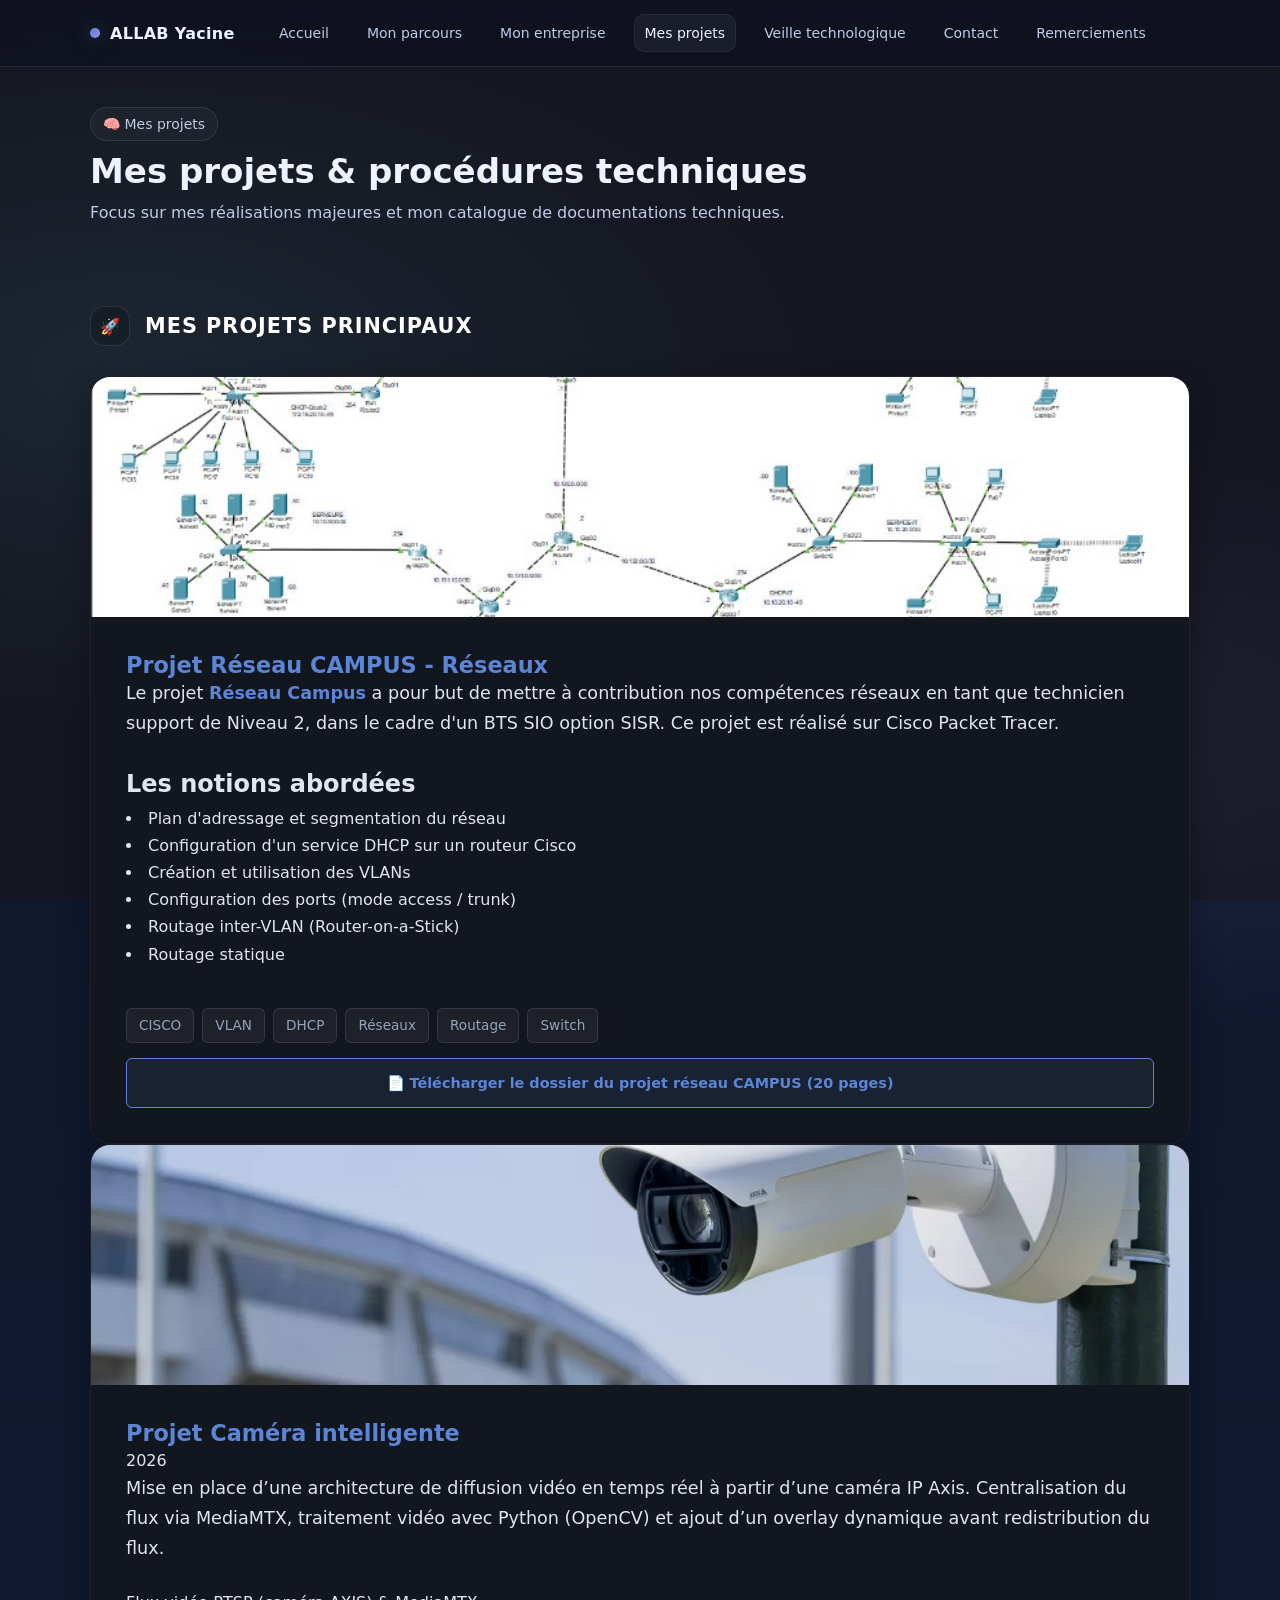
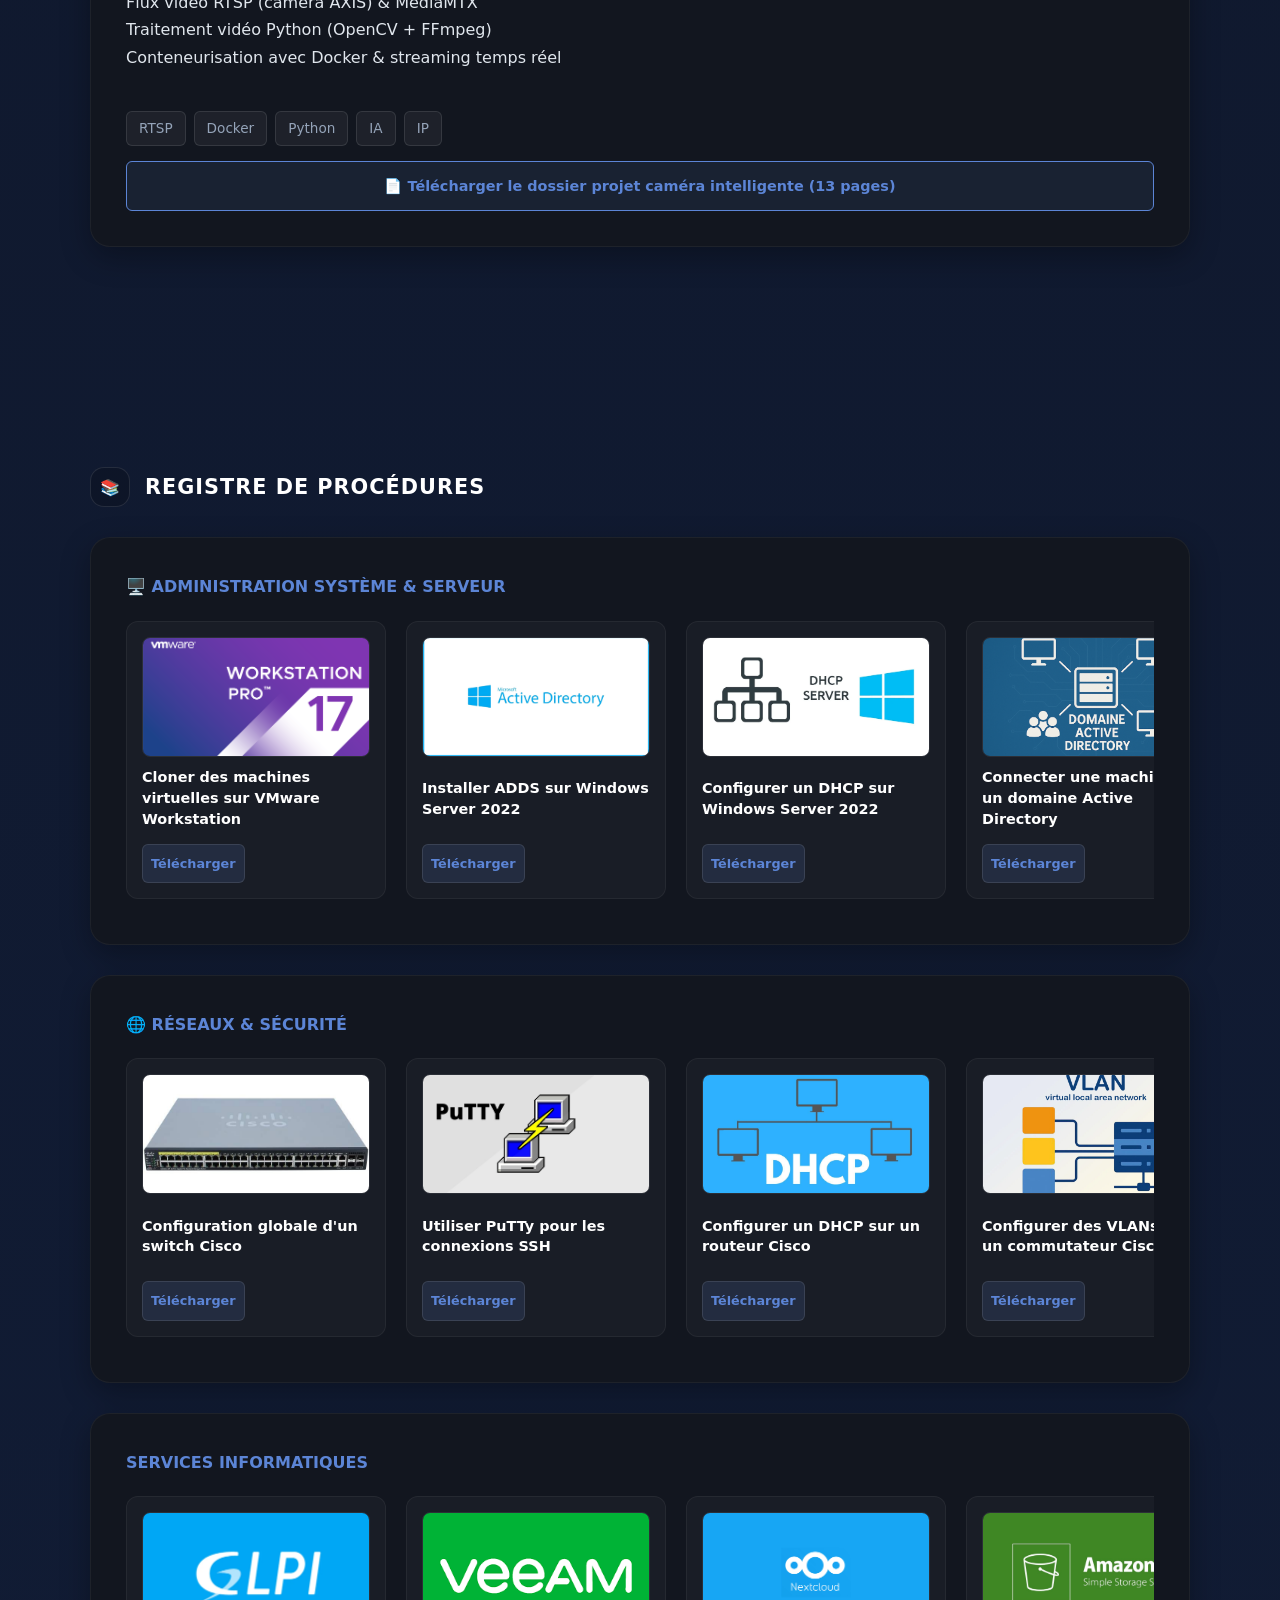
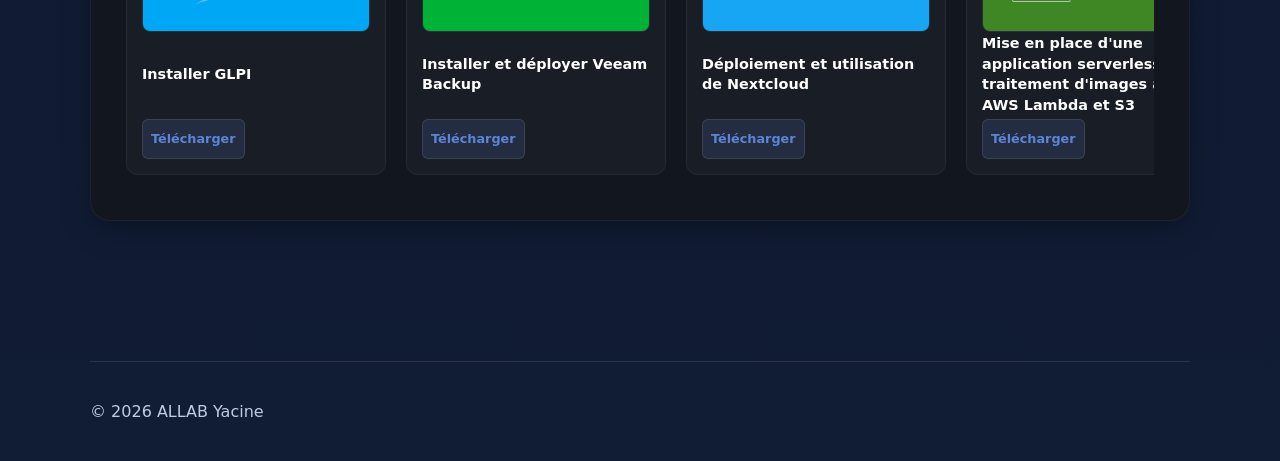
==== commit a7455c63: "finish normally" ====
--- a/competences.html
+++ b/competences.html
@@ -17,9 +17,10 @@
         <a href="index.html">Accueil</a>
         <a href="parcours.html">Mon parcours</a>
         <a href="entreprise.html">Mon entreprise</a>
-        <a class="active" href="competences.html">Mes compétences</a>
+        <a class="active" href="competences.html">Mes projets</a>
         <a href="veille.html">Veille technologique</a>
         <a href="contact.html">Contact</a>
+        <a href="remerciements.html">Remerciements</a>  
       </nav>
       <div class="actions">
         <button id="burger" class="burger" type="button"><span></span></button>
@@ -29,7 +30,7 @@
 
 <main class="container">
   <div class="page-title reveal">
-    <span class="badge">🧠 Mes compétences</span>
+    <span class="badge">🧠 Mes projets</span>
     <h1>Mes projets & procédures techniques</h1>
     <p>Focus sur mes réalisations majeures et mon catalogue de documentations techniques.</p>
   </div>
--- a/assets/css/style.css
+++ b/assets/css/style.css
@@ -3345,4 +3345,97 @@
         gap: 20px;
     }
     .org-services-grid::before { display: none; }
+}
+
+/* --- BOUTON FLÈCHE --- */
+.view-project-btn {
+    background: none;
+    border: none;
+    color: var(--accent);
+    font-weight: 700;
+    cursor: pointer;
+    display: flex;
+    align-items: center;
+    gap: 8px;
+    transition: 0.3s;
+    padding: 5px 0;
+}
+.view-project-btn span { transition: transform 0.3s; }
+.view-project-btn:hover span { transform: translateX(5px); }
+
+/* --- MODALE STYLE DASHBOARD --- */
+.modal-overlay {
+    position: fixed;
+    inset: 0;
+    background: rgba(7, 10, 22, 0.95);
+    backdrop-filter: blur(10px);
+    display: none; /* Caché par défaut */
+    justify-content: center;
+    align-items: center;
+    z-index: 9999;
+    padding: 20px;
+}
+
+.modal-container {
+    background: #111c35;
+    width: 100%;
+    max-width: 900px;
+    max-height: 90vh;
+    border-radius: 24px;
+    border: 1px solid rgba(255,255,255,0.1);
+    position: relative;
+    overflow-y: auto;
+    animation: fadeInModal 0.3s ease-out;
+}
+
+@keyframes fadeInModal {
+    from { opacity: 0; transform: translateY(20px); }
+    to { opacity: 1; transform: translateY(0); }
+}
+
+.modal-close {
+    position: absolute;
+    top: 20px;
+    right: 20px;
+    background: rgba(255,255,255,0.05);
+    border: none;
+    color: white;
+    font-size: 24px;
+    width: 40px;
+    height: 40px;
+    border-radius: 50%;
+    cursor: pointer;
+}
+
+.modal-content { padding: 40px; }
+
+.modal-header { margin-bottom: 30px; border-left: 4px solid var(--accent); padding-left: 20px; }
+.modal-header h2 { font-size: 28px; margin-bottom: 5px; }
+.modal-tag { color: var(--accent); font-size: 13px; font-weight: 800; text-transform: uppercase; }
+
+/* GRILLE DE LISIBILITÉ */
+.modal-grid { display: grid; grid-template-columns: 1fr 1fr; gap: 20px; }
+.modal-card { 
+    background: rgba(255,255,255,0.03); 
+    padding: 20px; 
+    border-radius: 16px; 
+    border: 1px solid rgba(255,255,255,0.05); 
+}
+.modal-card.full { grid-column: span 2; }
+.modal-card h4 { color: var(--accent); margin-bottom: 12px; font-size: 16px; text-transform: uppercase; }
+.modal-card p { line-height: 1.6; color: var(--muted); font-size: 15px; }
+
+.modal-img { 
+    width: 100%; 
+    border-radius: 12px; 
+    margin-top: 15px; 
+    border: 1px solid rgba(255,255,255,0.1);
+    background: #000;
+}
+
+@media (max-width: 768px) { .modal-grid { grid-template-columns: 1fr; } .modal-card.full { grid-column: span 1; } }
+
+.big-bubble-dark strong {
+    color: var(--accent); /* Ou une couleur blanche brillante #fff */
+    font-weight: 600;
 }
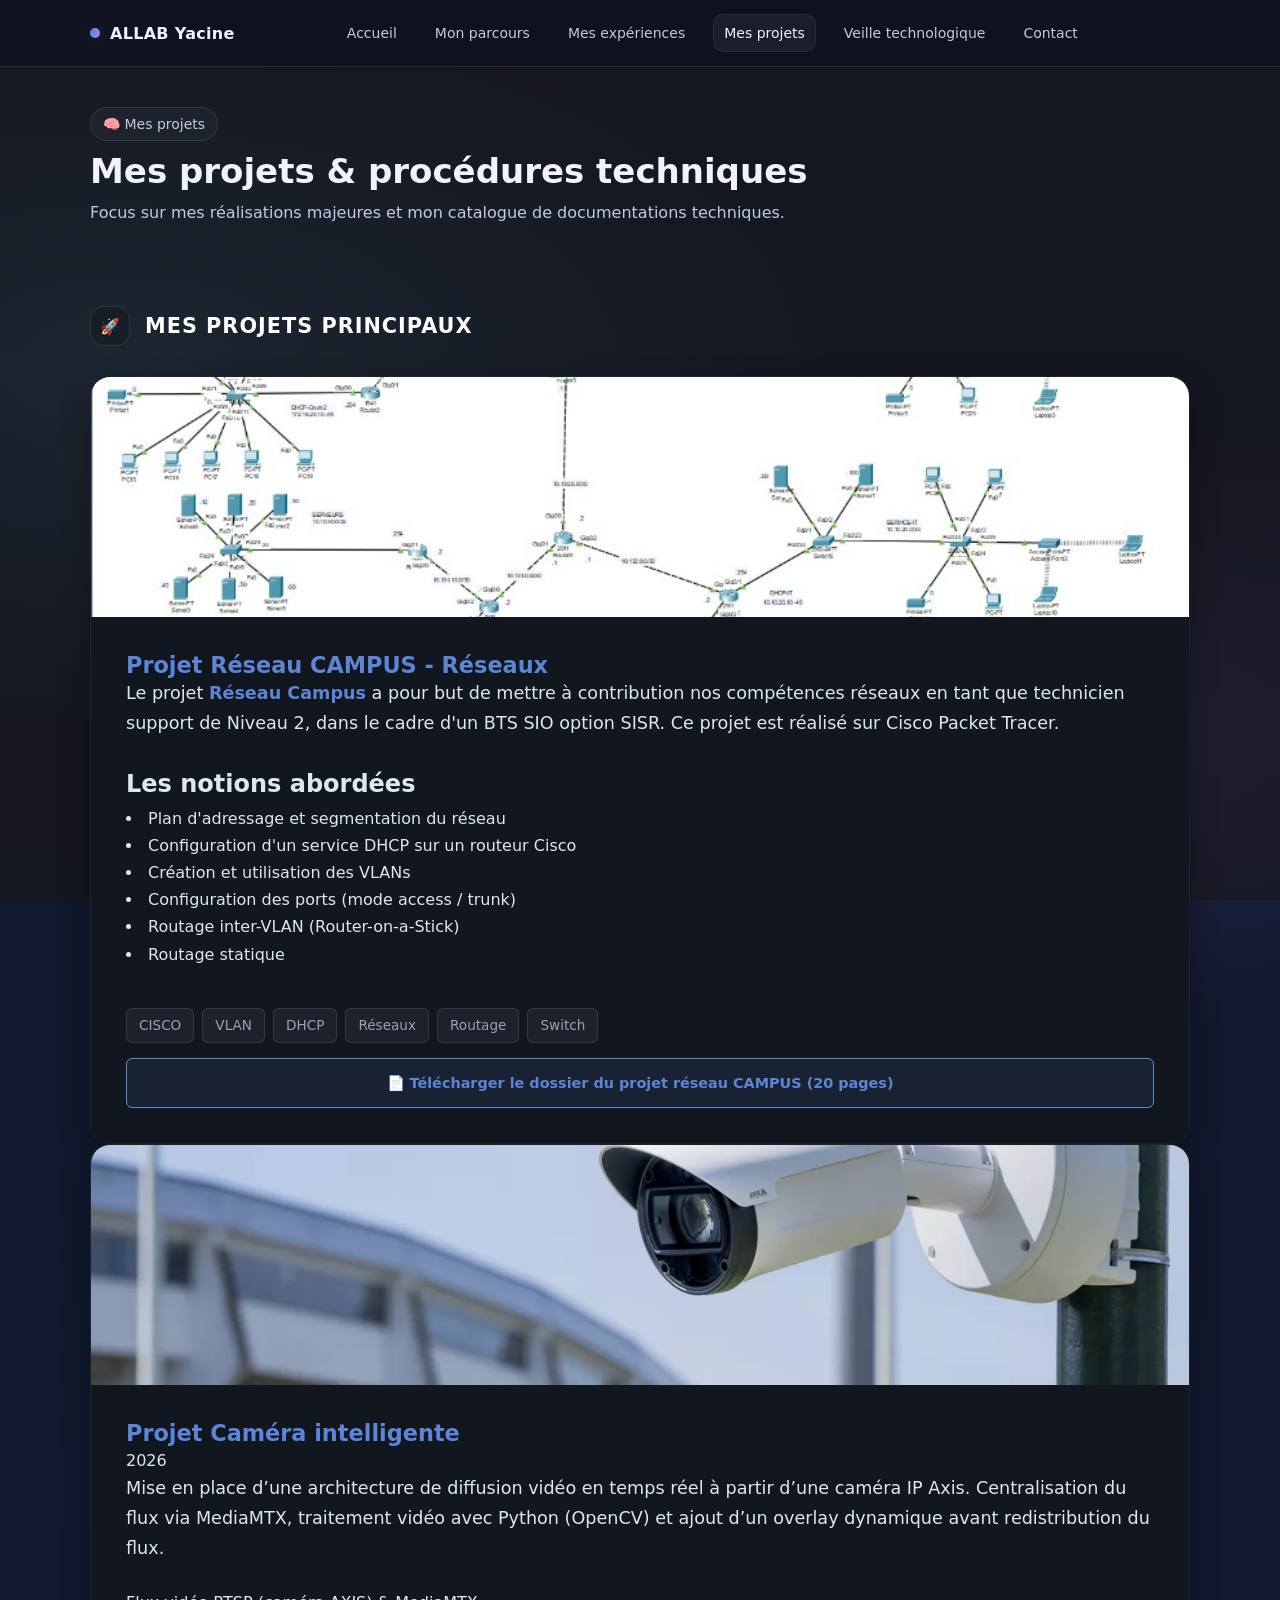
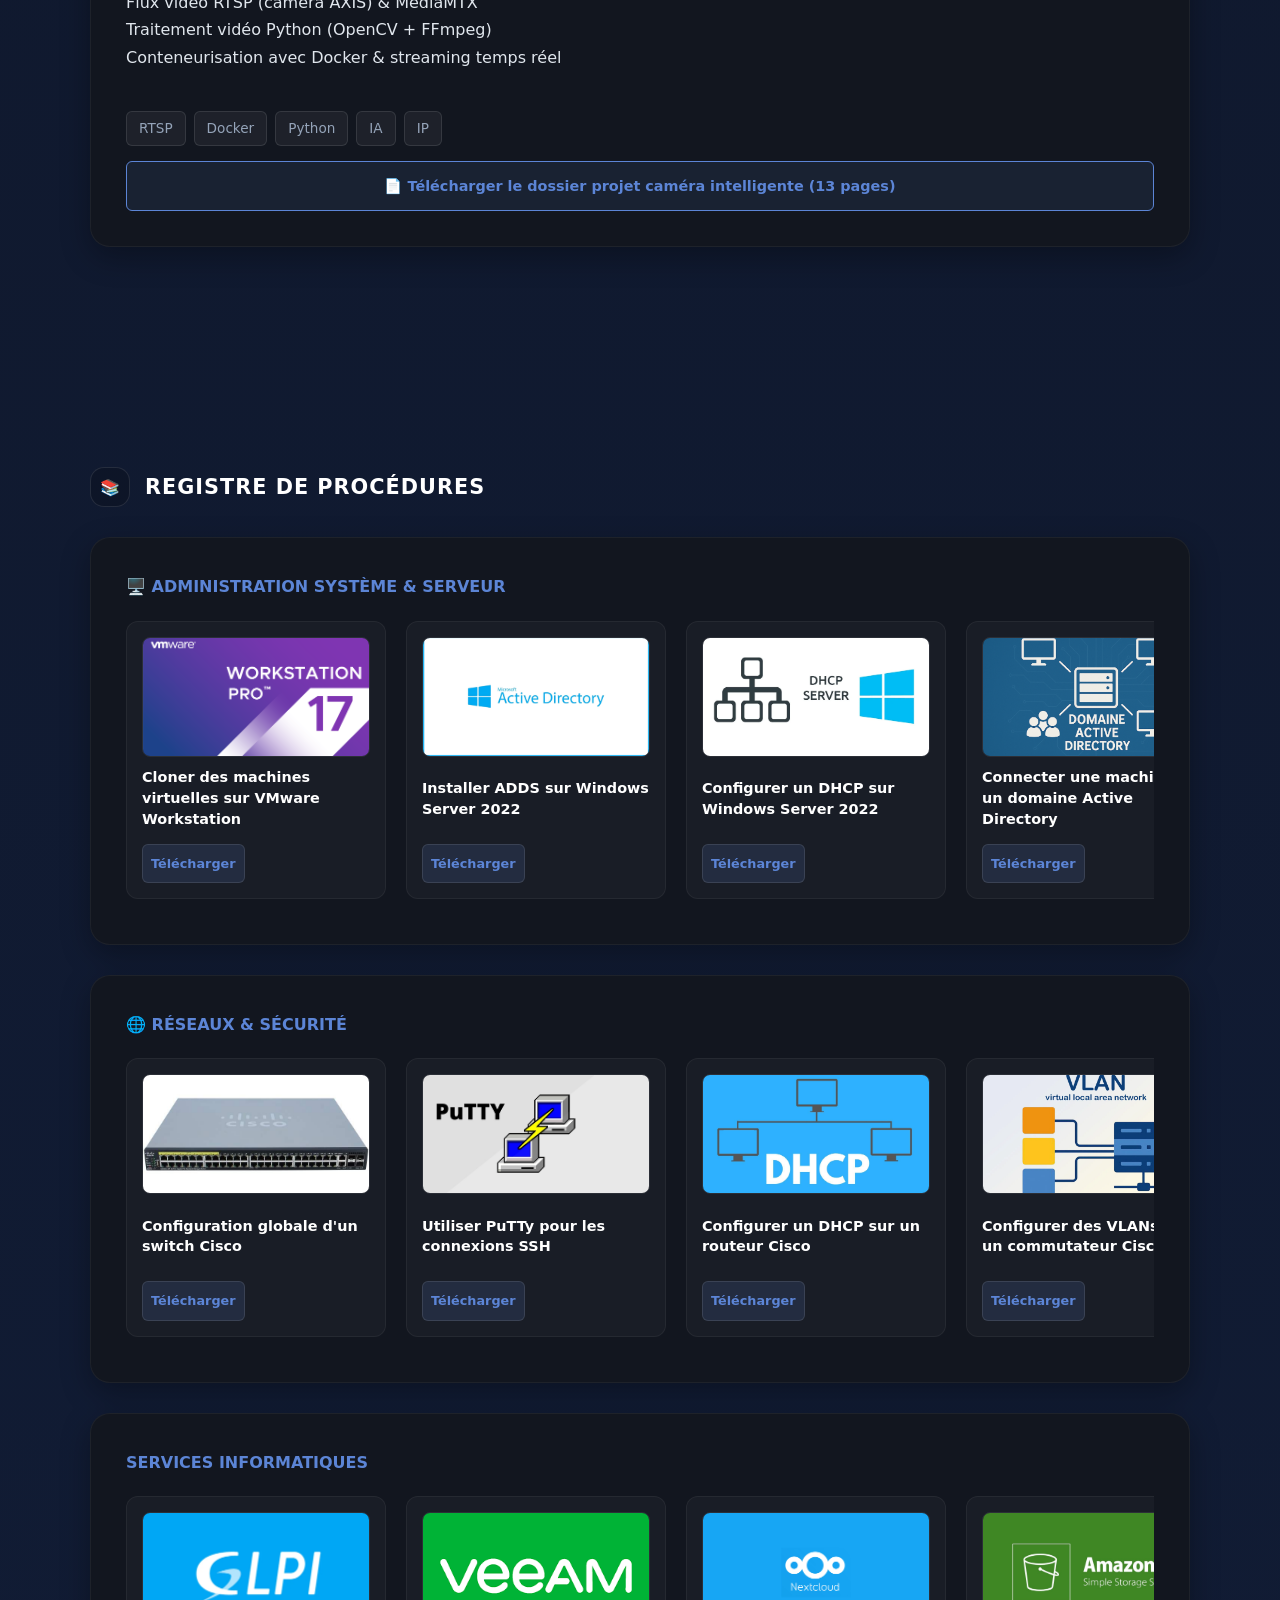
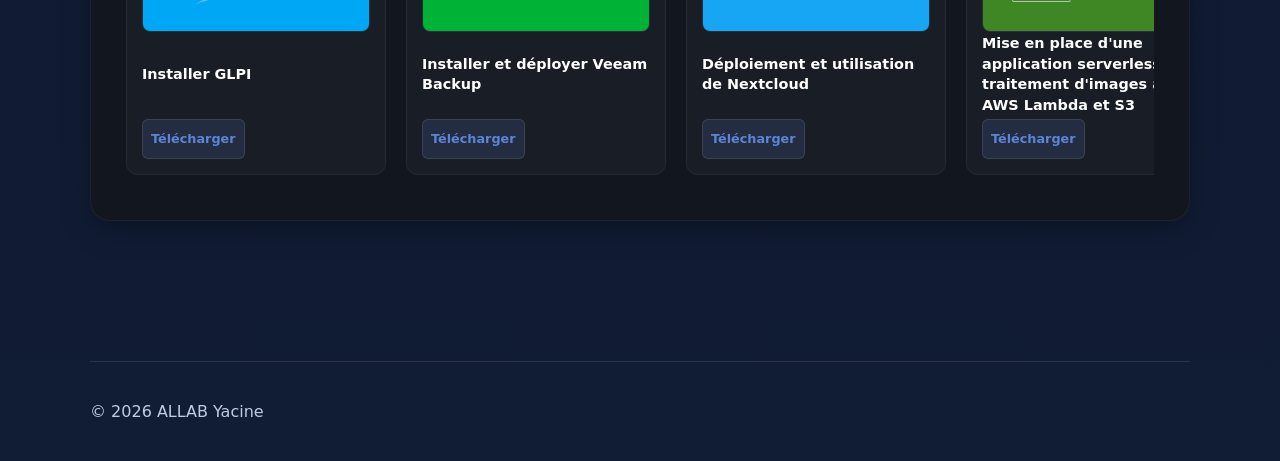
==== commit 431cdf08: "Suppresion de l'onglet remerciements et changement du nom de l'onglet mon entreprise" ====
--- a/competences.html
+++ b/competences.html
@@ -16,11 +16,10 @@
       <nav id="navLinks" class="nav-links">
         <a href="index.html">Accueil</a>
         <a href="parcours.html">Mon parcours</a>
-        <a href="entreprise.html">Mon entreprise</a>
+        <a href="entreprise.html">Mes expériences</a>
         <a class="active" href="competences.html">Mes projets</a>
         <a href="veille.html">Veille technologique</a>
         <a href="contact.html">Contact</a>
-        <a href="remerciements.html">Remerciements</a>  
       </nav>
       <div class="actions">
         <button id="burger" class="burger" type="button"><span></span></button>
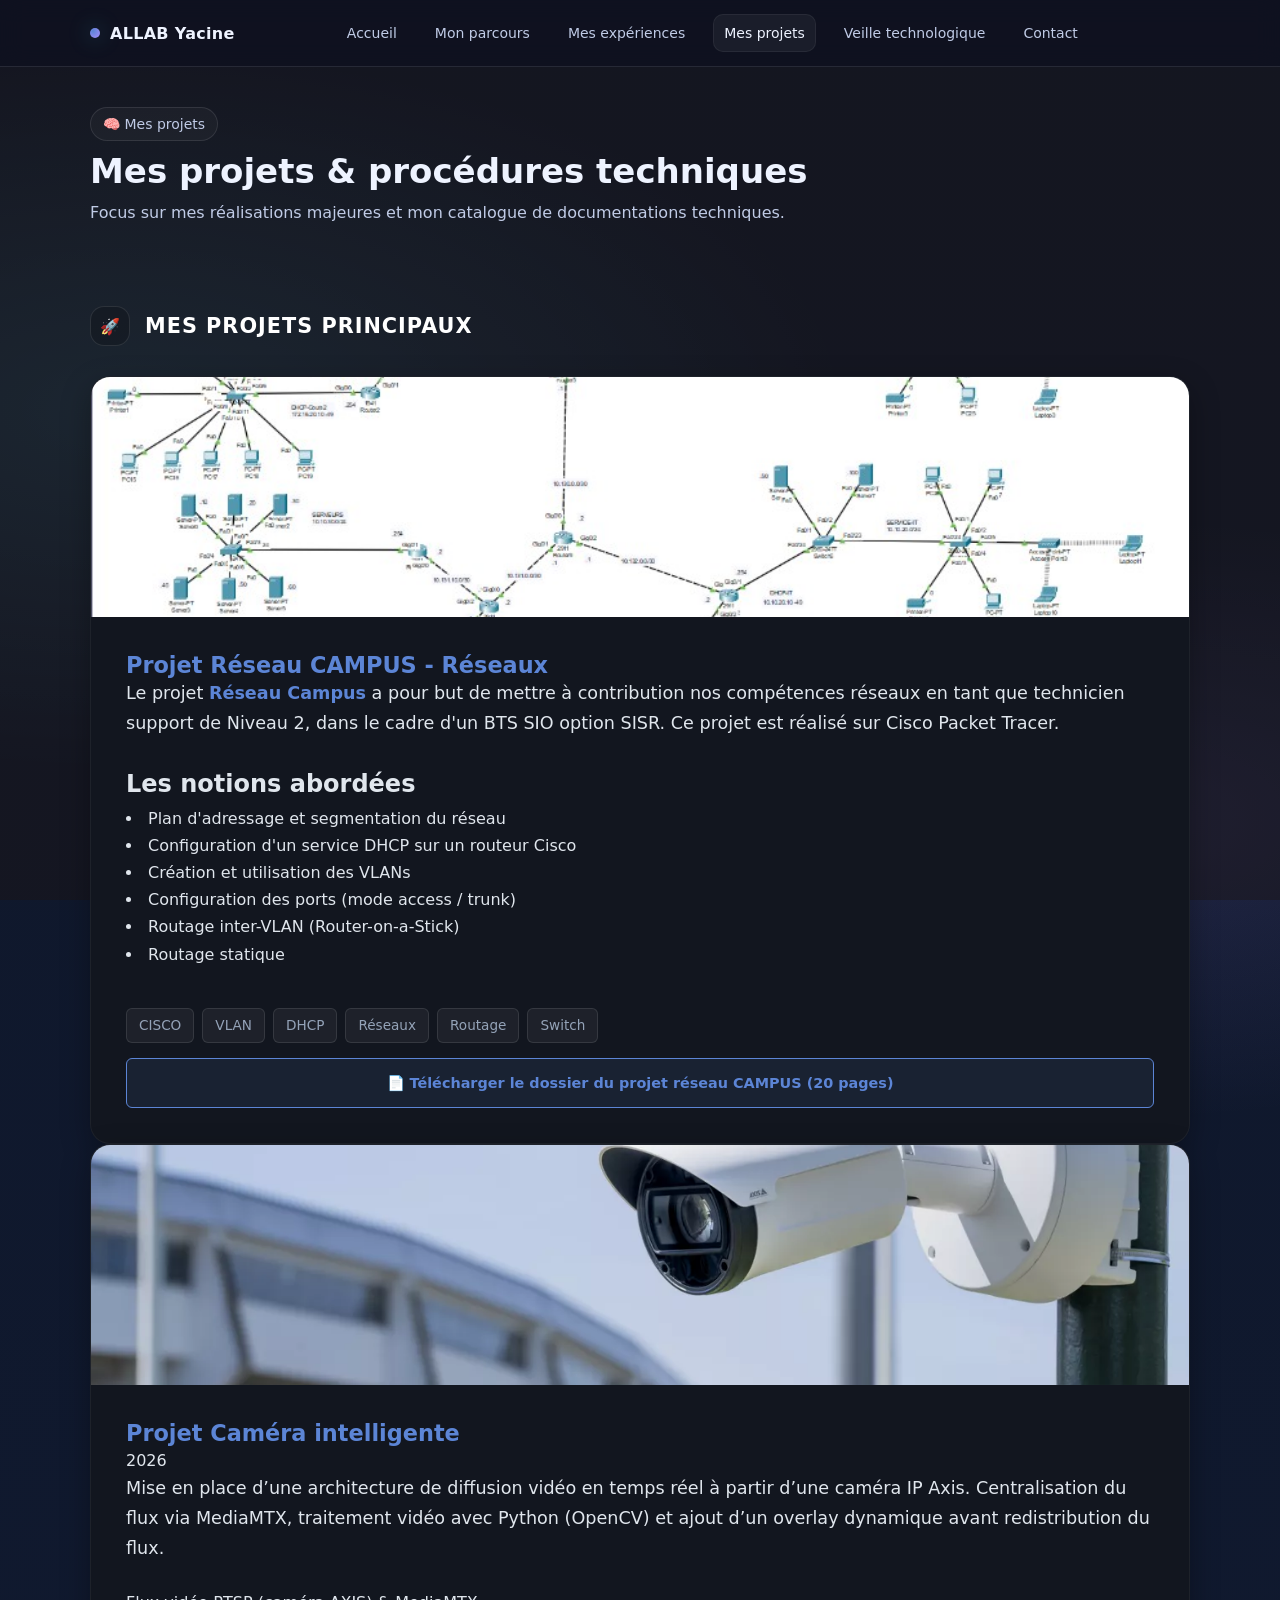
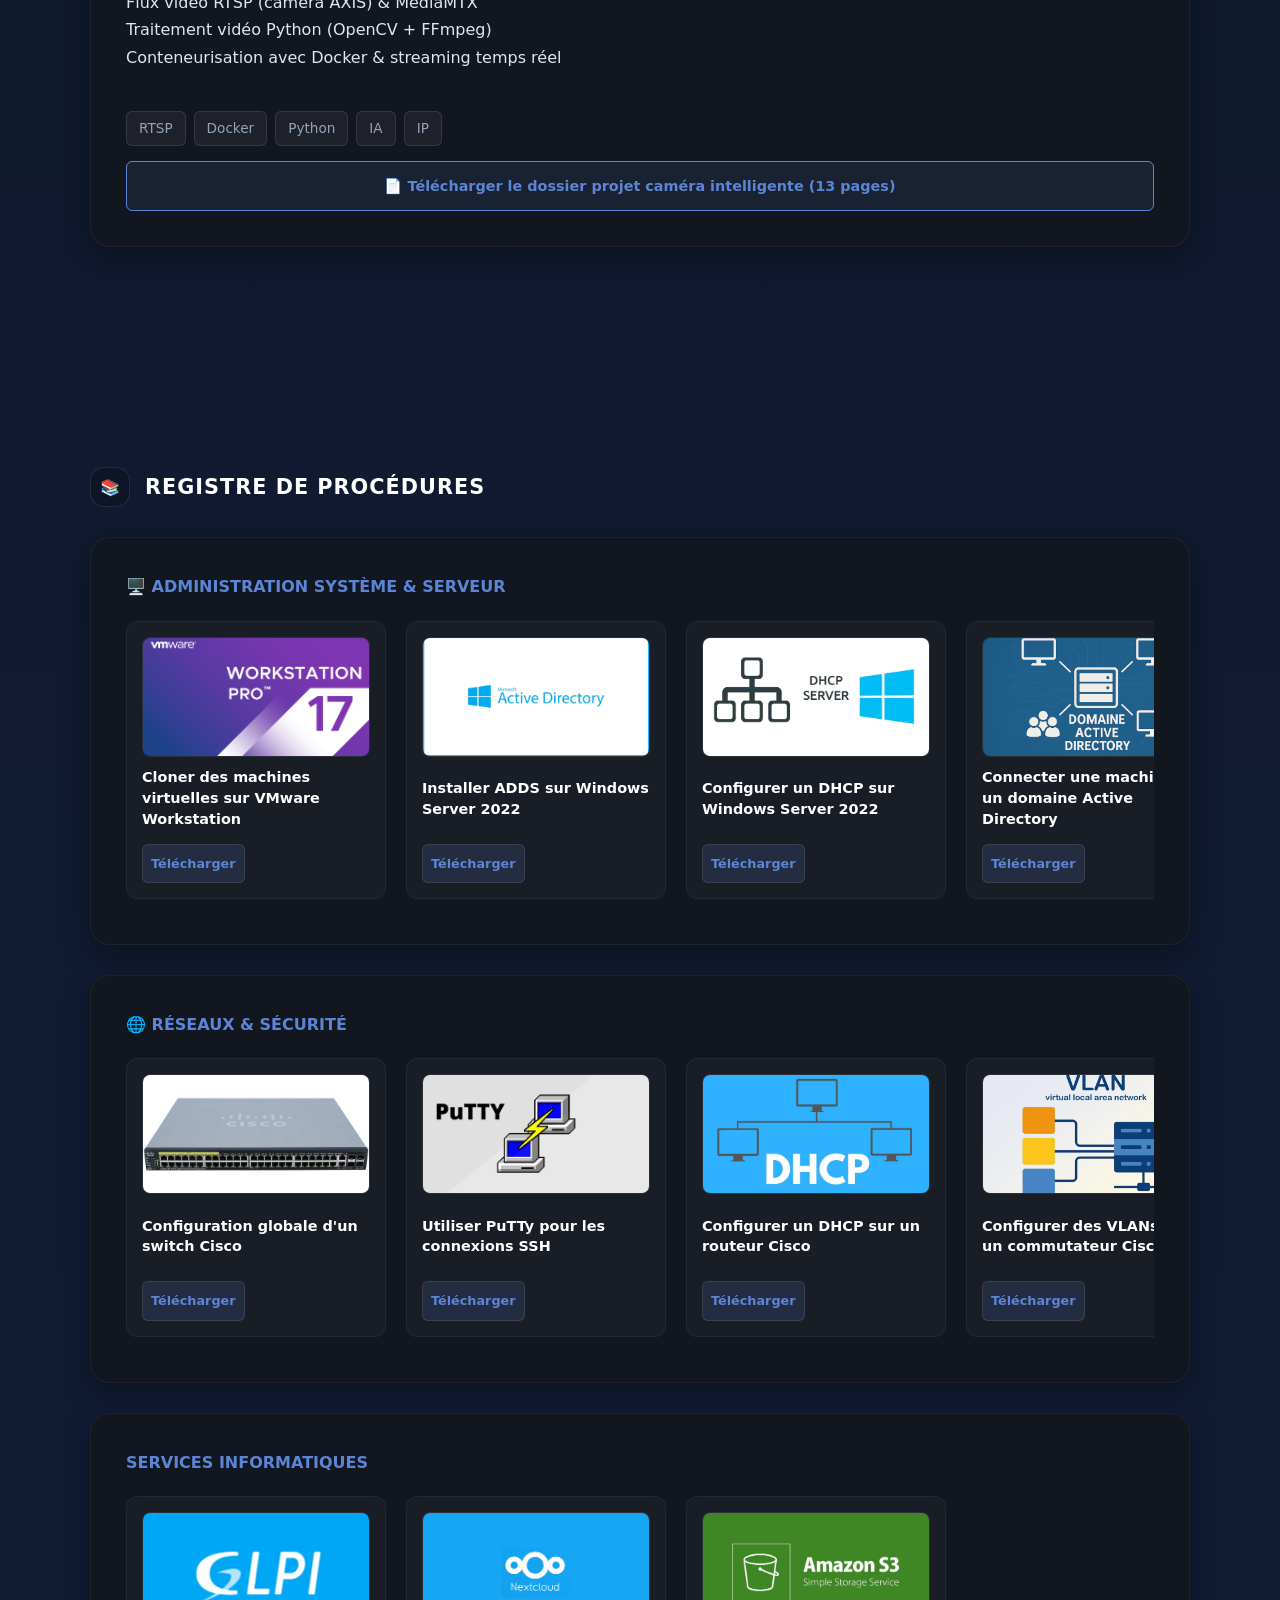
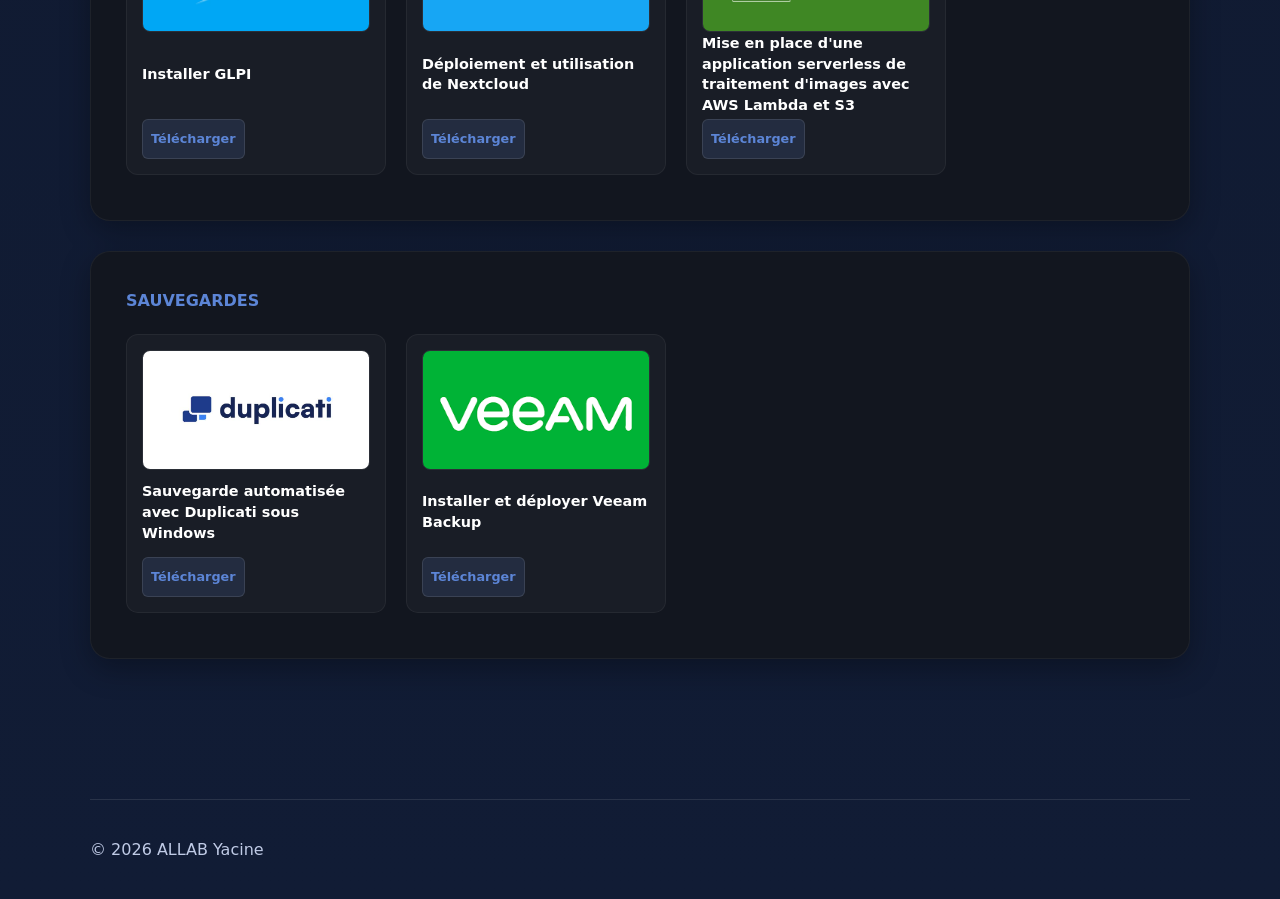
==== commit 33134864: "Ajout de nouvelle procédures de Backup" ====
--- a/competences.html
+++ b/competences.html
@@ -237,19 +237,32 @@
             <a class="procedure-btn" href="assets/procédure/Services/Installation de GLPI.pdf" target="_blank">Télécharger</a>
           </article>
           <article class="procedure-mini-card">
+            <div class="procedure-mini-img"><img src="assets/img/nextcloud.jpg" alt="Nextcloud"></div>
+            <h4>Déploiement et utilisation de Nextcloud</h4>
+            <a class="procedure-btn" href="assets/procédure/Services/Déployer NextCloud sur Debian 13.pdf" target="_blank">Télécharger</a>
+          </article>  
+          <article class="procedure-mini-card">
+            <div class="procedure-mini-img"><img src="assets/img/amazon s3.jpg" alt="AWS"></div>
+            <h4>Mise en place d'une application serverless de traitement d'images avec AWS Lambda et S3</h4>
+            <a class="procedure-btn" href="assets/procédure/Services/Mise en place d'une application de traitement d'images avec AWS S3 et Lamda.pdf" target="_blank">Télécharger</a>
+          </article>  
+          </div>
+      </div>
+    </div>
+
+    <div class="procedure-category big-bubble-dark" style="margin-bottom: 30px;">
+      <div class="bubble-content-padding">
+        <h3 class="box-title" style="margin-bottom: 20px;">Sauvegardes</h3>
+        <div class="procedure-row-scroll">
+          <article class="procedure-mini-card">
+            <div class="procedure-mini-img"><img src="assets/img/duplicati.jpg" alt="GLPI"></div>
+            <h4>Sauvegarde automatisée avec Duplicati sous Windows</h4>
+            <a class="procedure-btn" href="assets/procédure/Sauvegarde/Solution de sauvegarde Duplicati.pdf" target="_blank">Télécharger</a>
+          </article>  
+          <article class="procedure-mini-card">
             <div class="procedure-mini-img"><img src="assets/img/veeam.png" alt="VeeamBackup"></div>
             <h4>Installer et déployer Veeam Backup</h4>
             <a class="procedure-btn" href="assets/procédure/Services/Déployer VeeamBackup.pdf" target="_blank">Télécharger</a>
-          </article>  
-          <article class="procedure-mini-card">
-            <div class="procedure-mini-img"><img src="assets/img/nextcloud.jpg" alt="Nextcloud"></div>
-            <h4>Déploiement et utilisation de Nextcloud</h4>
-            <a class="procedure-btn" href="assets/procédure/Services/Déployer NextCloud sur Debian 13.pdf" target="_blank">Télécharger</a>
-          </article>  
-          <article class="procedure-mini-card">
-            <div class="procedure-mini-img"><img src="assets/img/amazon s3.jpg" alt="AWS"></div>
-            <h4>Mise en place d'une application serverless de traitement d'images avec AWS Lambda et S3</h4>
-            <a class="procedure-btn" href="assets/procédure/Services/Mise en place d'une application de traitement d'images avec AWS S3 et Lamda.pdf" target="_blank">Télécharger</a>
           </article>  
           </div>
       </div>
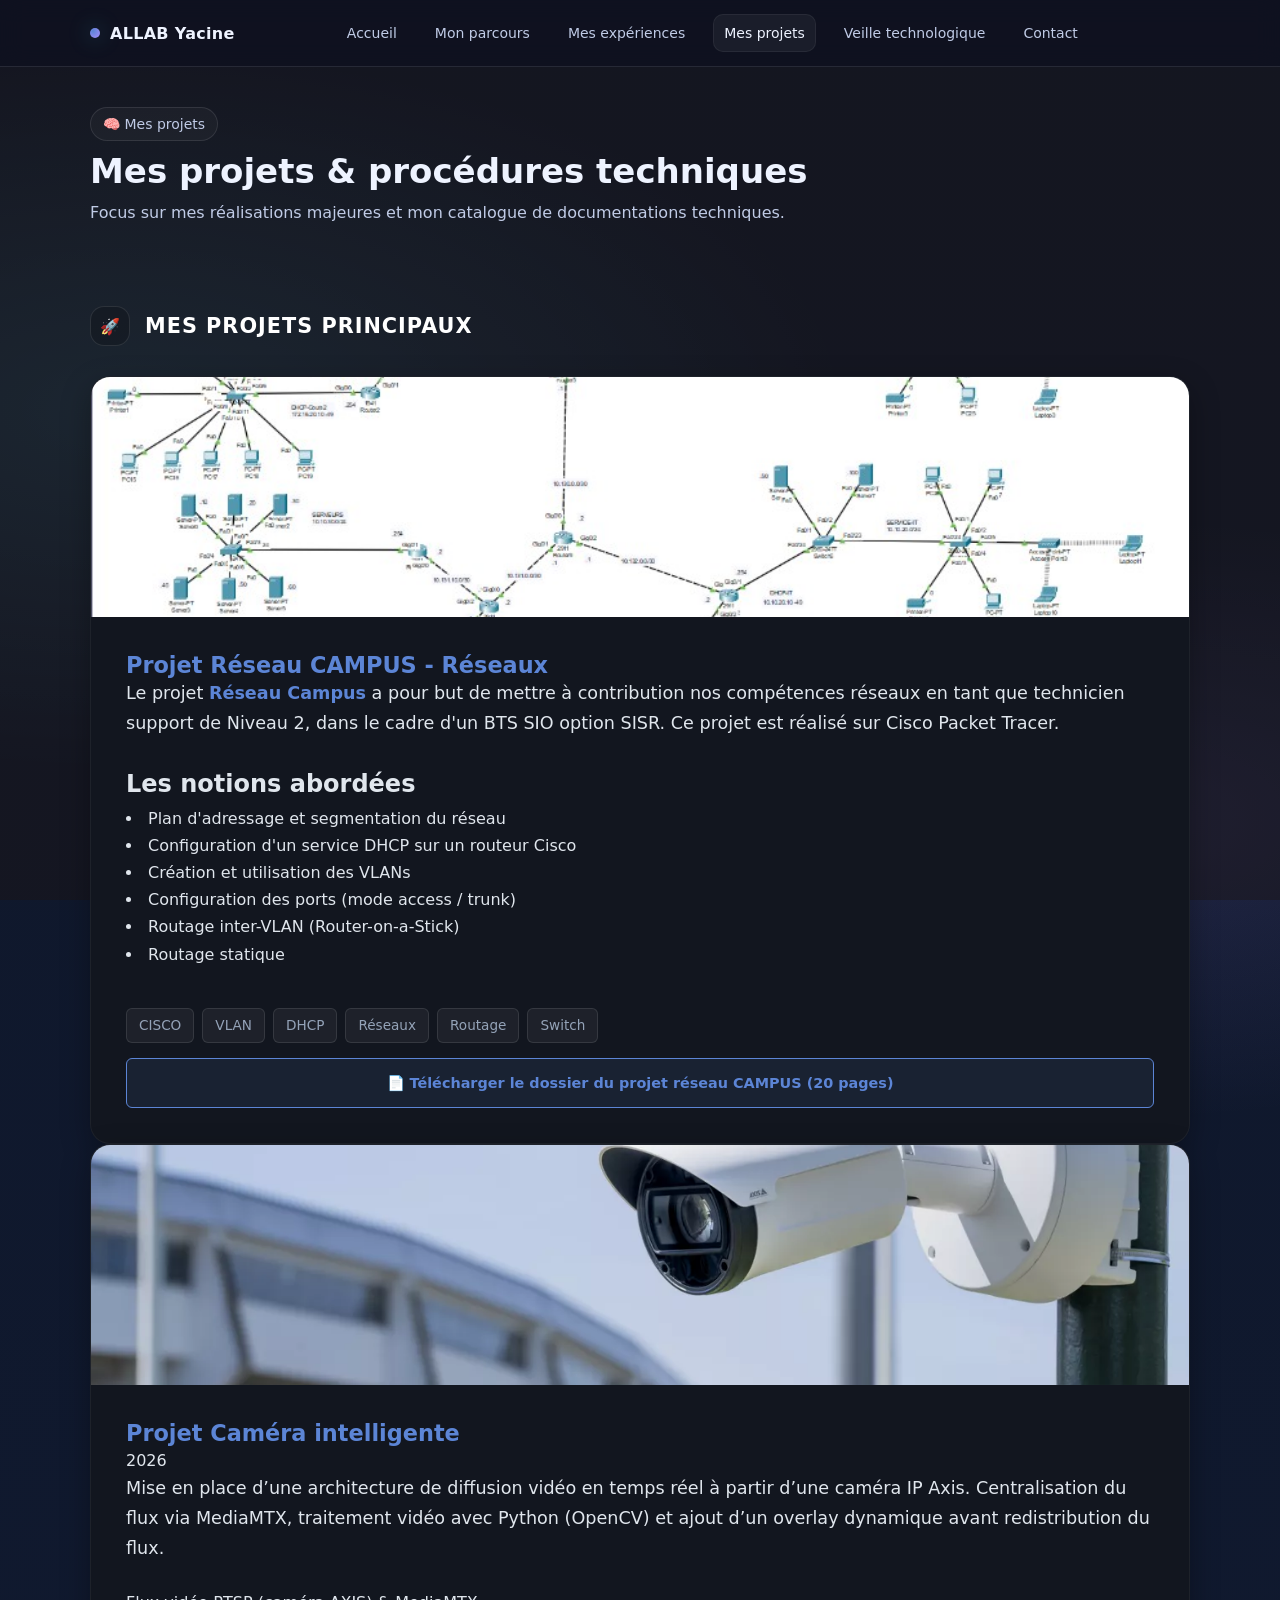
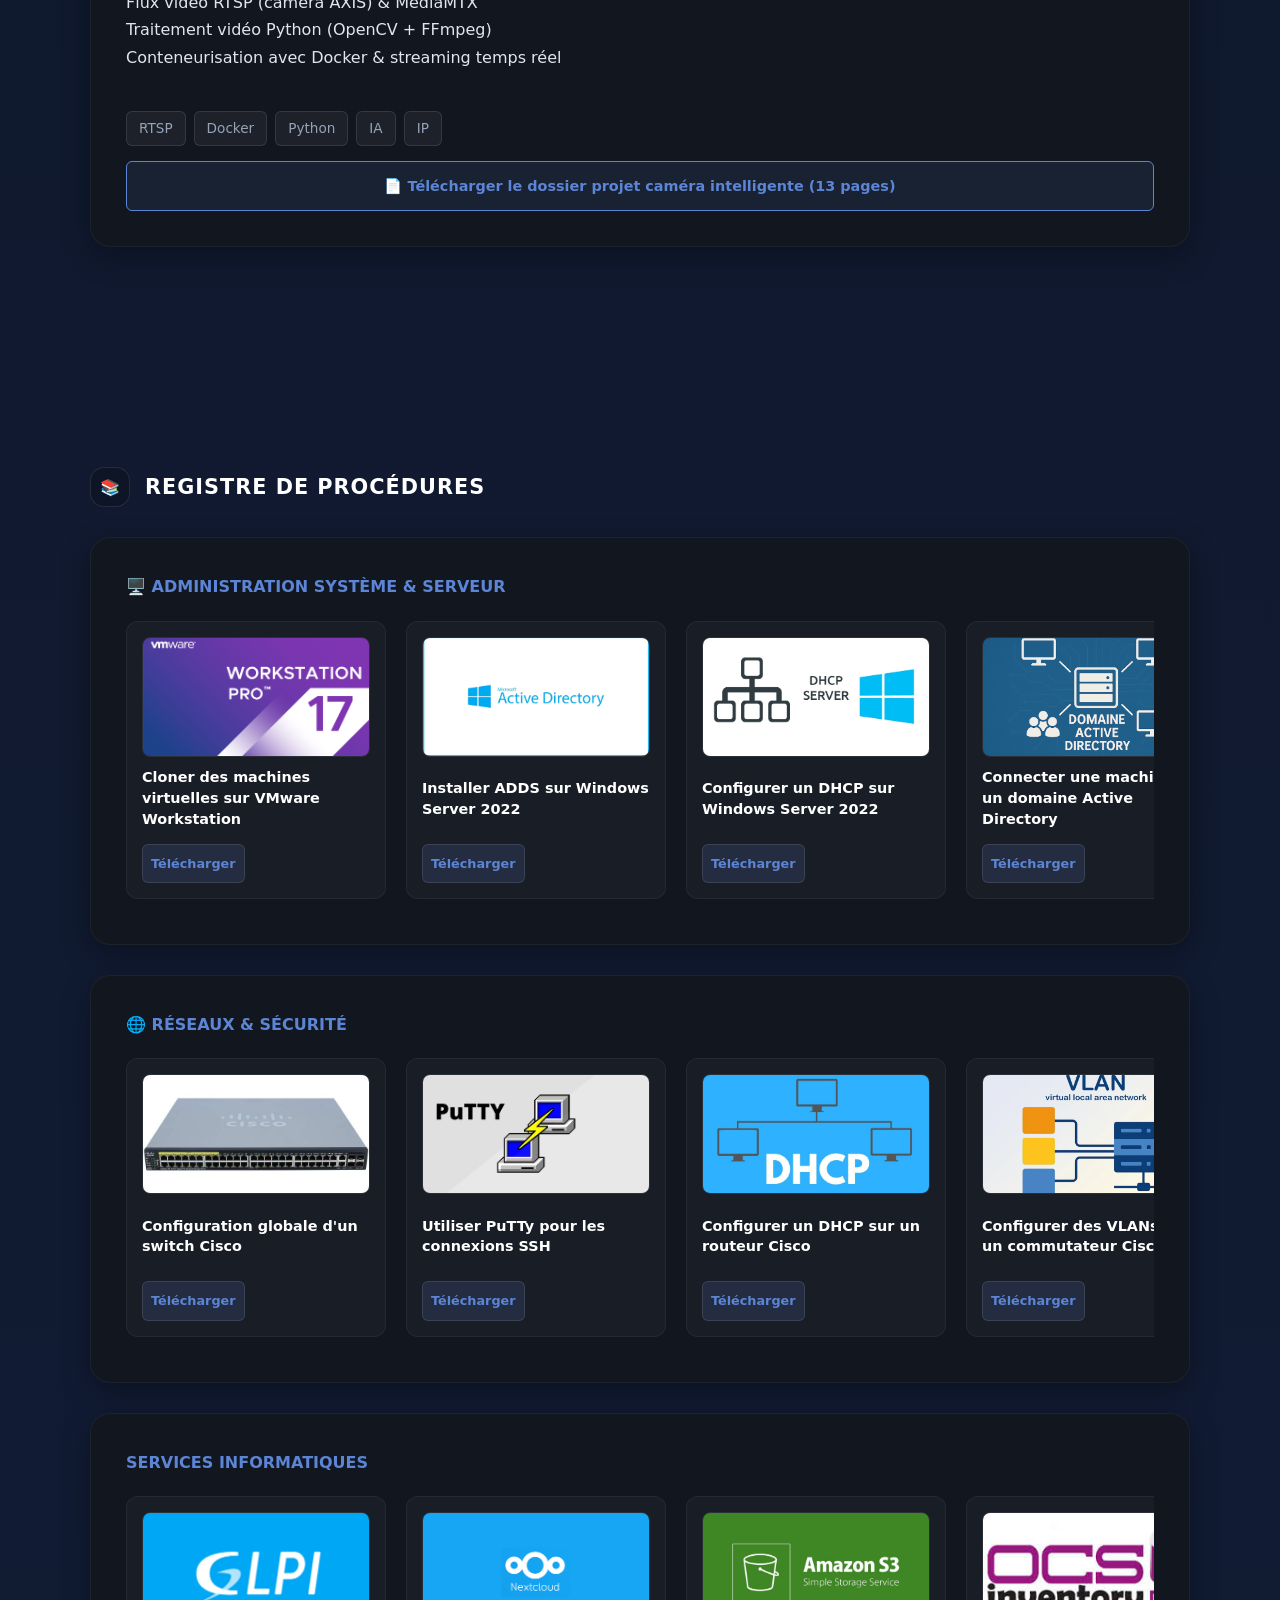
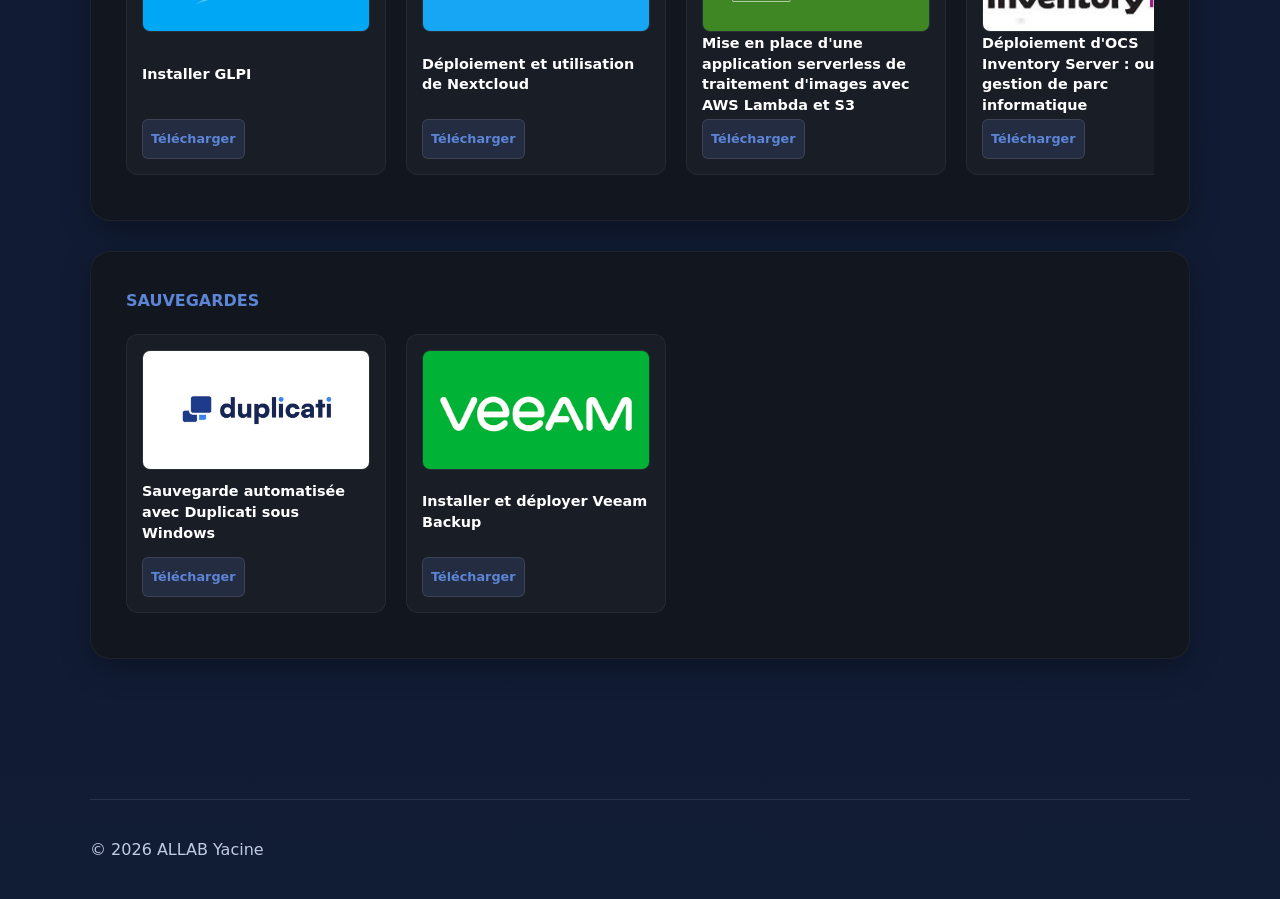
==== commit 2dae836d: "Nouvelle documentation OCS Inventory" ====
--- a/competences.html
+++ b/competences.html
@@ -245,7 +245,12 @@
             <div class="procedure-mini-img"><img src="assets/img/amazon s3.jpg" alt="AWS"></div>
             <h4>Mise en place d'une application serverless de traitement d'images avec AWS Lambda et S3</h4>
             <a class="procedure-btn" href="assets/procédure/Services/Mise en place d'une application de traitement d'images avec AWS S3 et Lamda.pdf" target="_blank">Télécharger</a>
-          </article>  
+          </article>
+          <article class="procedure-mini-card">
+            <div class="procedure-mini-img"><img src="assets/img/ocs-inventory.png" alt="OCS"></div>
+            <h4>Déploiement d'OCS Inventory Server : outil de gestion de parc informatique</h4>
+            <a class="procedure-btn" href="assets/procédure/Services/Procédure OCS Inventory.pdf" target="_blank">Télécharger</a>
+          </article>
           </div>
       </div>
     </div>
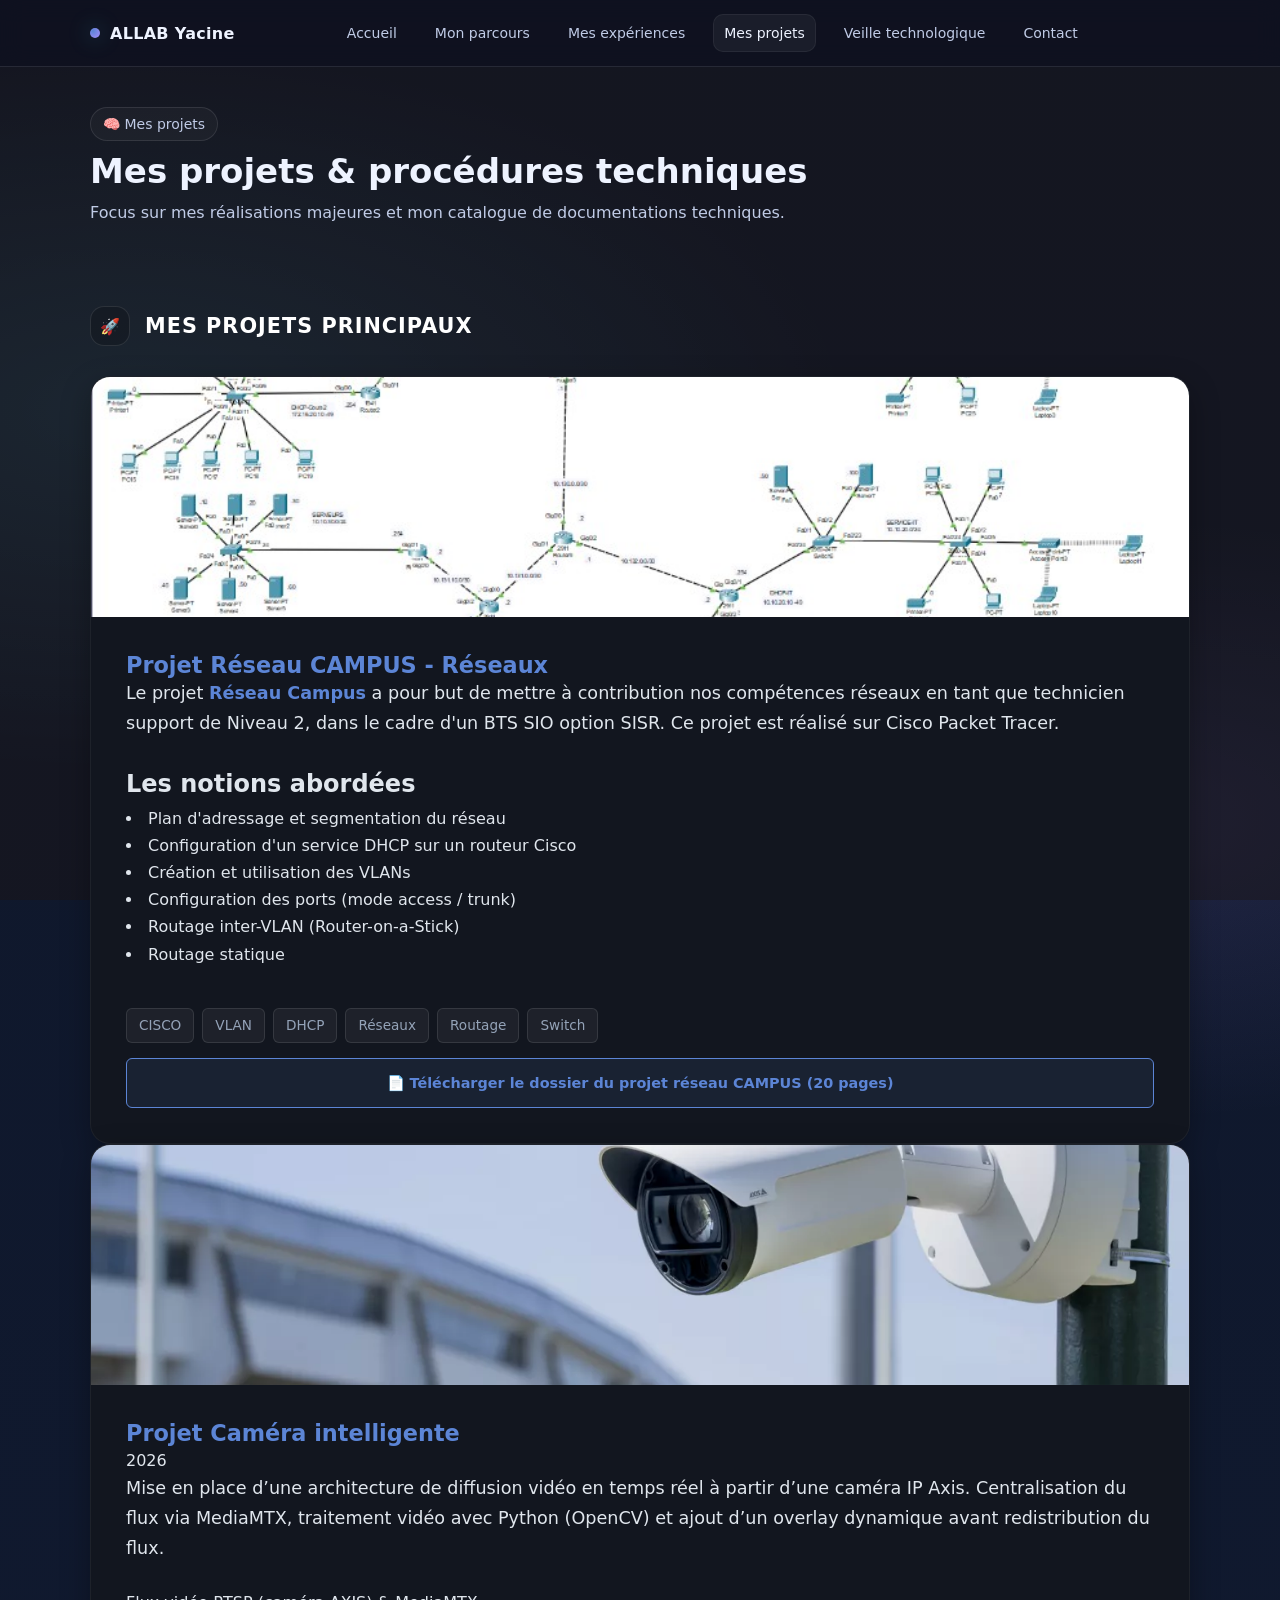
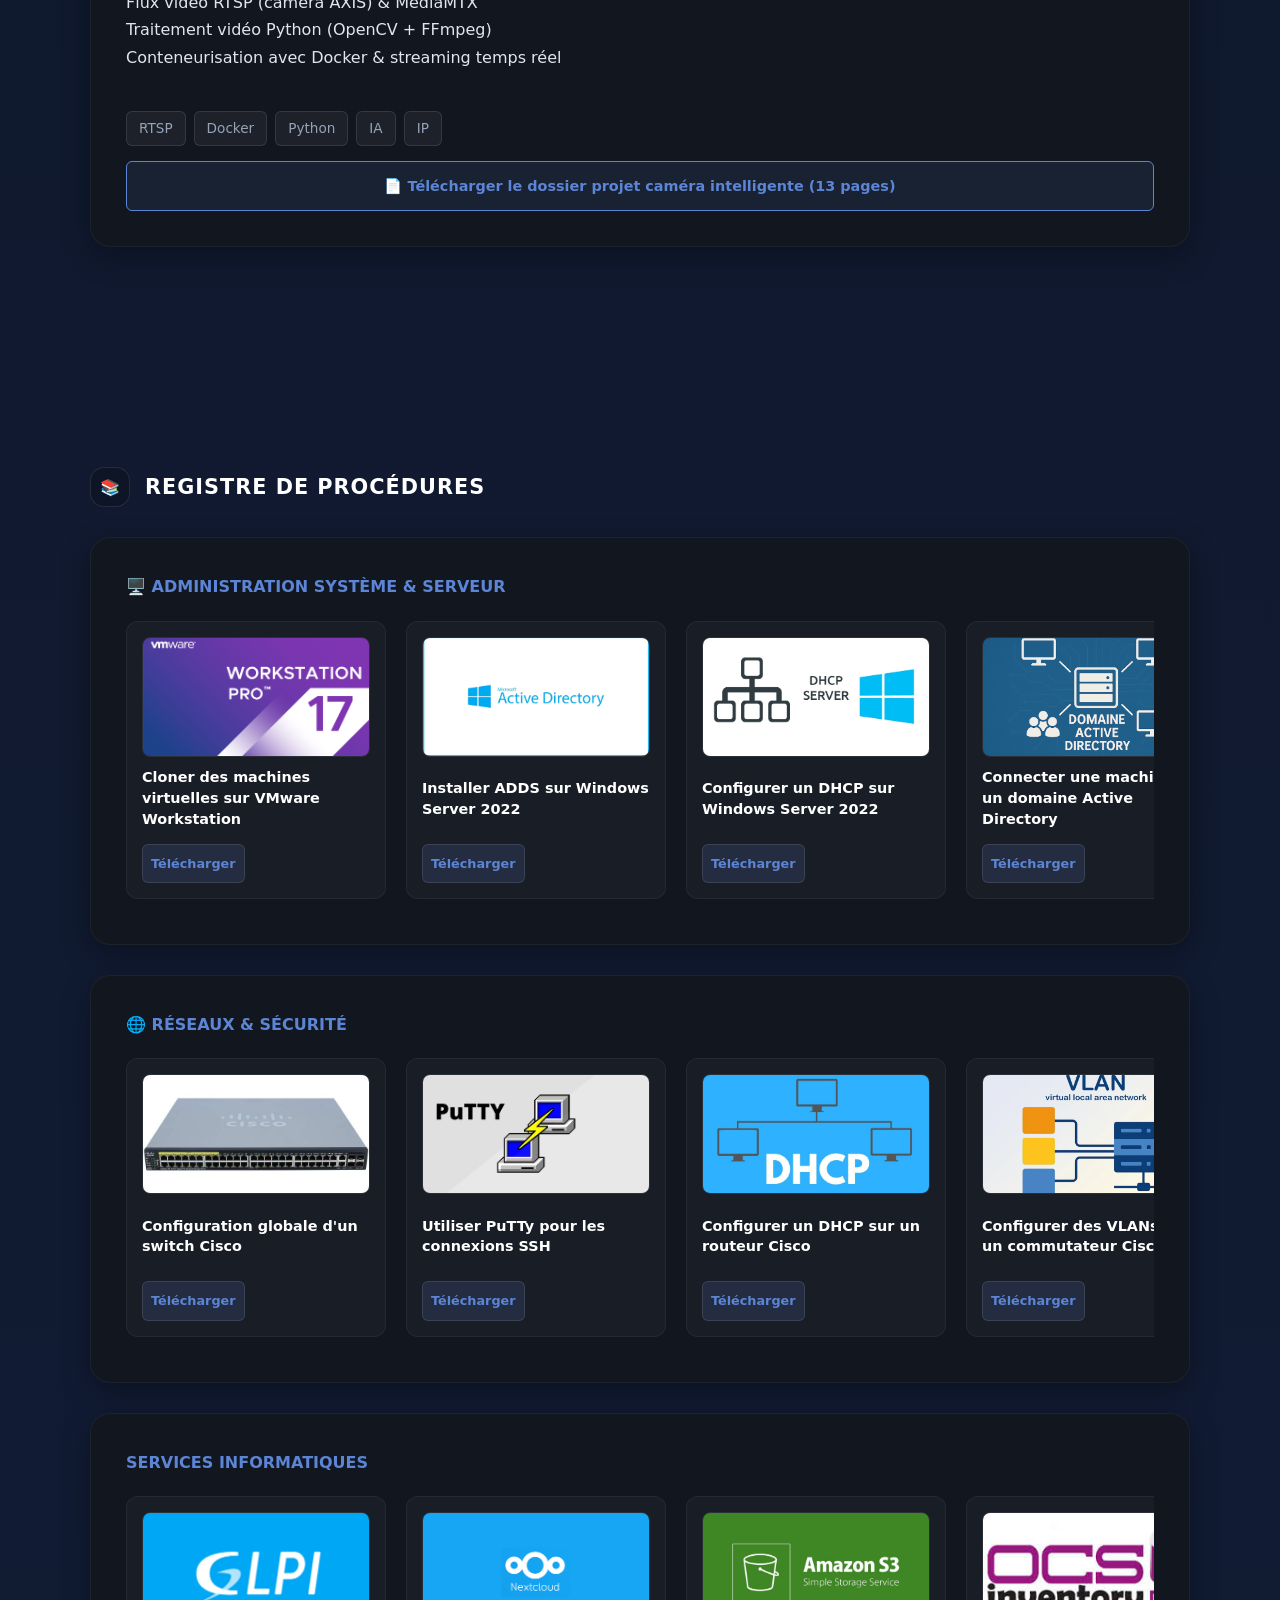
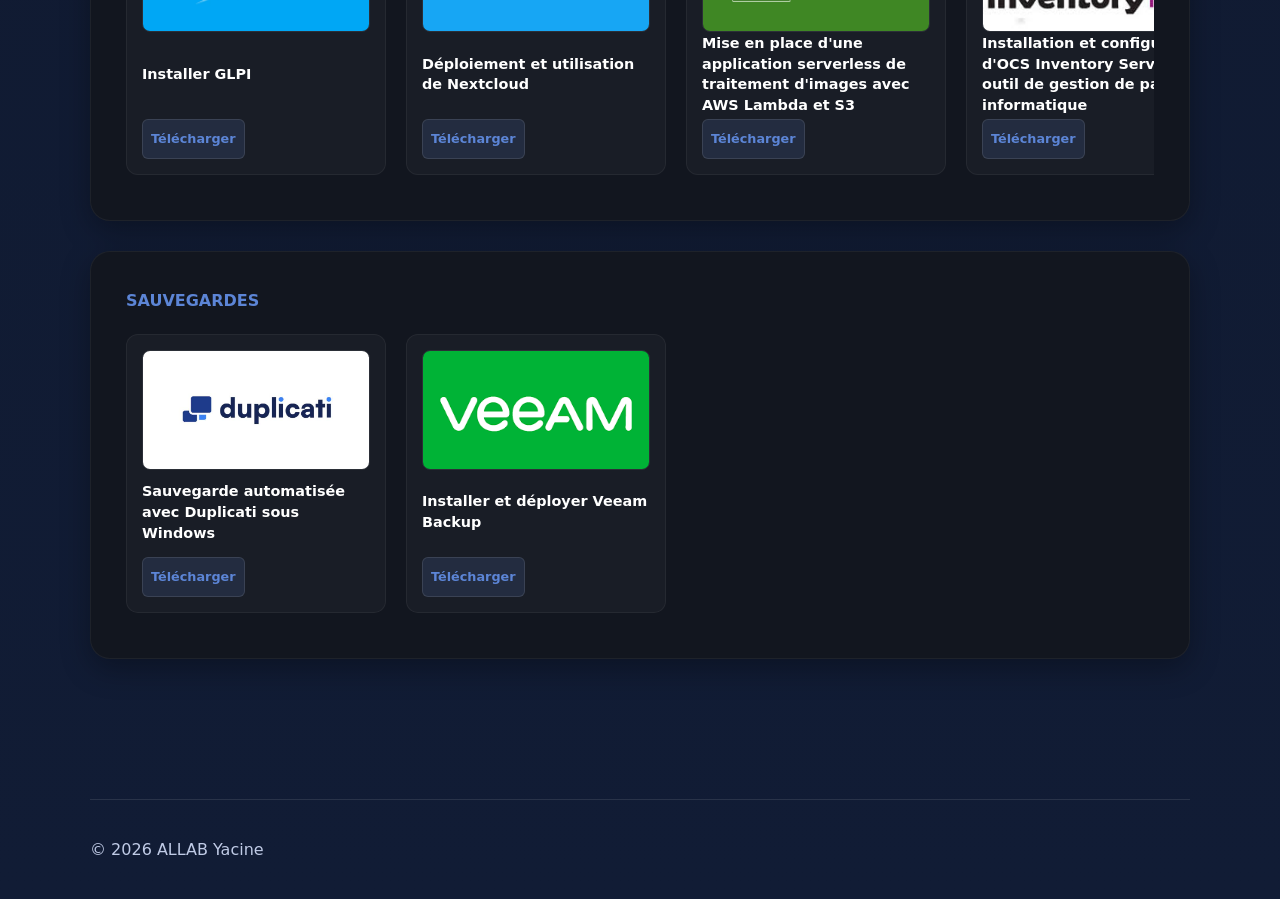
==== commit 9cd922ab: "Nouveau CV" ====
--- a/competences.html
+++ b/competences.html
@@ -248,8 +248,13 @@
           </article>
           <article class="procedure-mini-card">
             <div class="procedure-mini-img"><img src="assets/img/ocs-inventory.png" alt="OCS"></div>
-            <h4>Déploiement d'OCS Inventory Server : outil de gestion de parc informatique</h4>
+            <h4>Installation et configuration d'OCS Inventory Server : outil de gestion de parc informatique</h4>
             <a class="procedure-btn" href="assets/procédure/Services/Procédure OCS Inventory.pdf" target="_blank">Télécharger</a>
+          </article>
+          <article class="procedure-mini-card">
+            <div class="procedure-mini-img"><img src="assets/img/ocs-inventory.png" alt="OCS"></div>
+            <h4>Déploiement à distance de logiciel via OCS Inventory NG</h4>
+            <a class="procedure-btn" href="assets/procédure/Services/Déploiement de logiciel à distance avec OCS Inventory.pdf" target="_blank">Télécharger</a>
           </article>
           </div>
       </div>
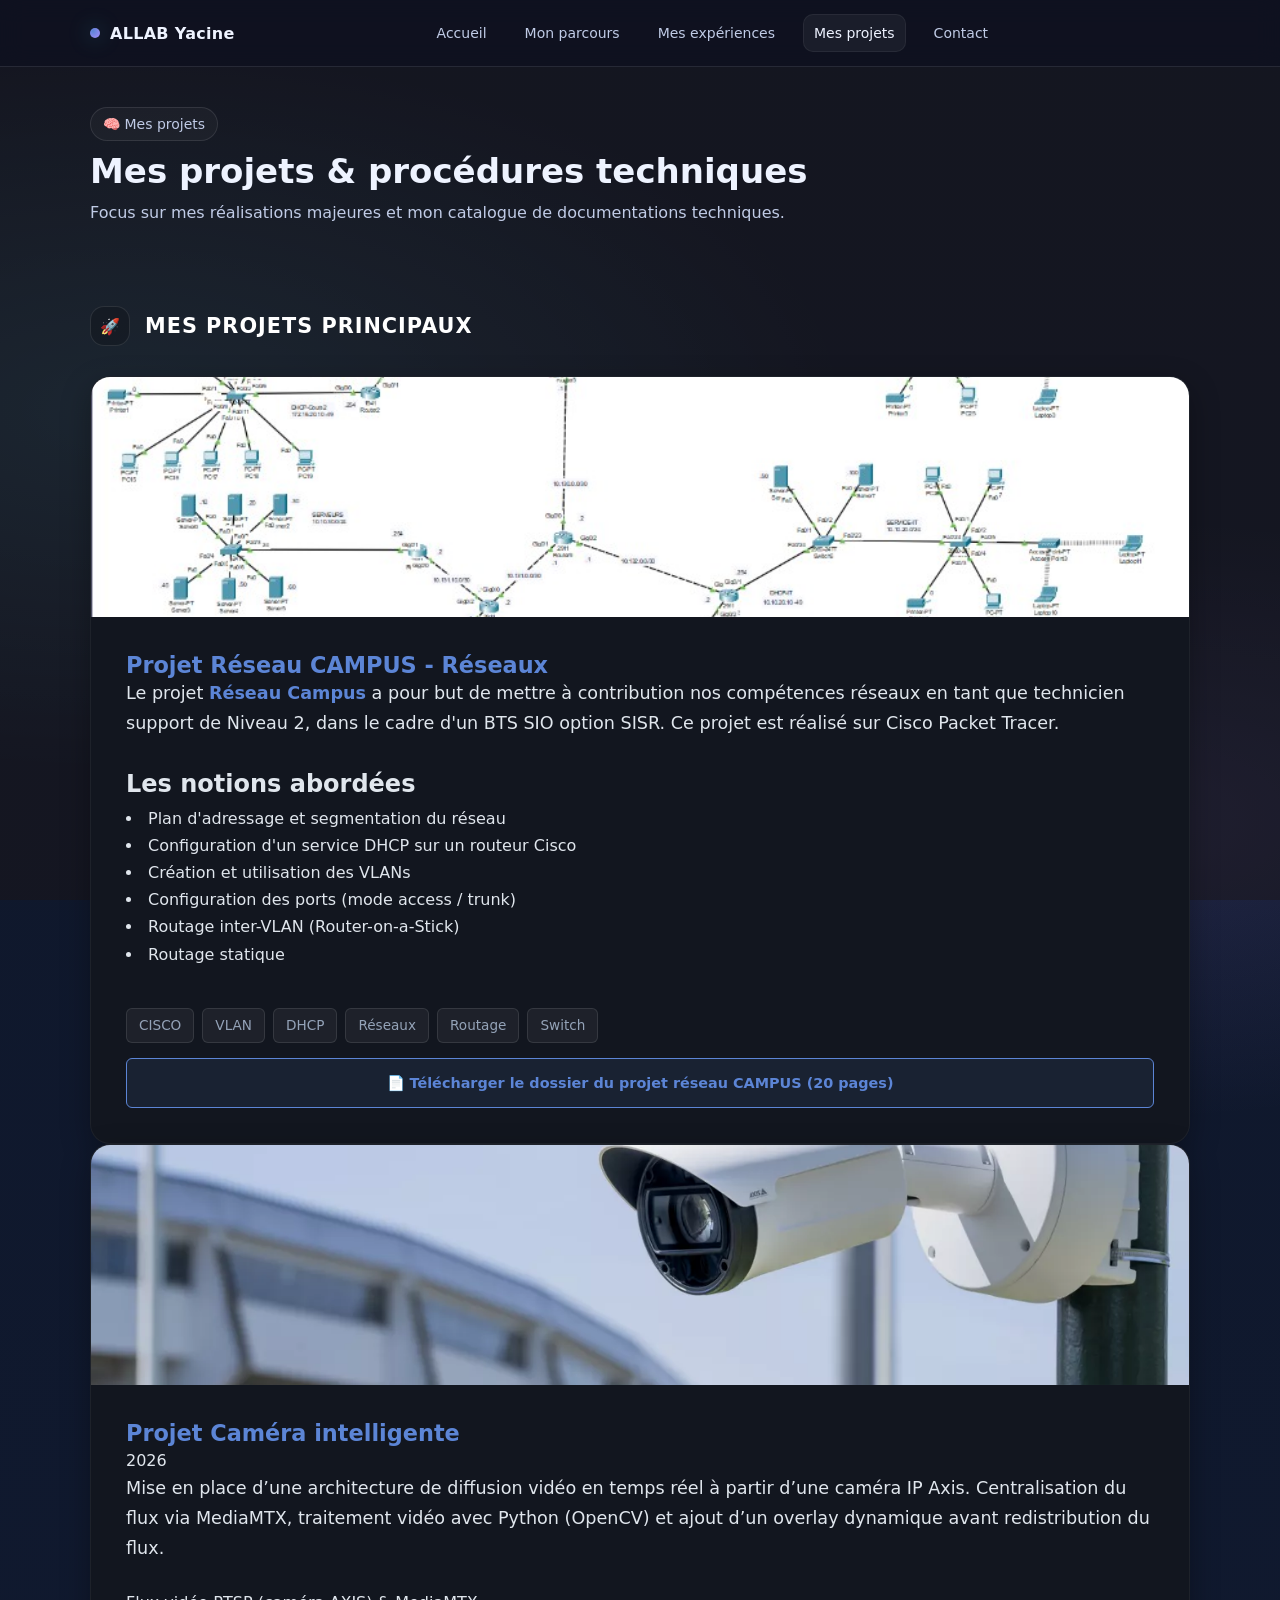
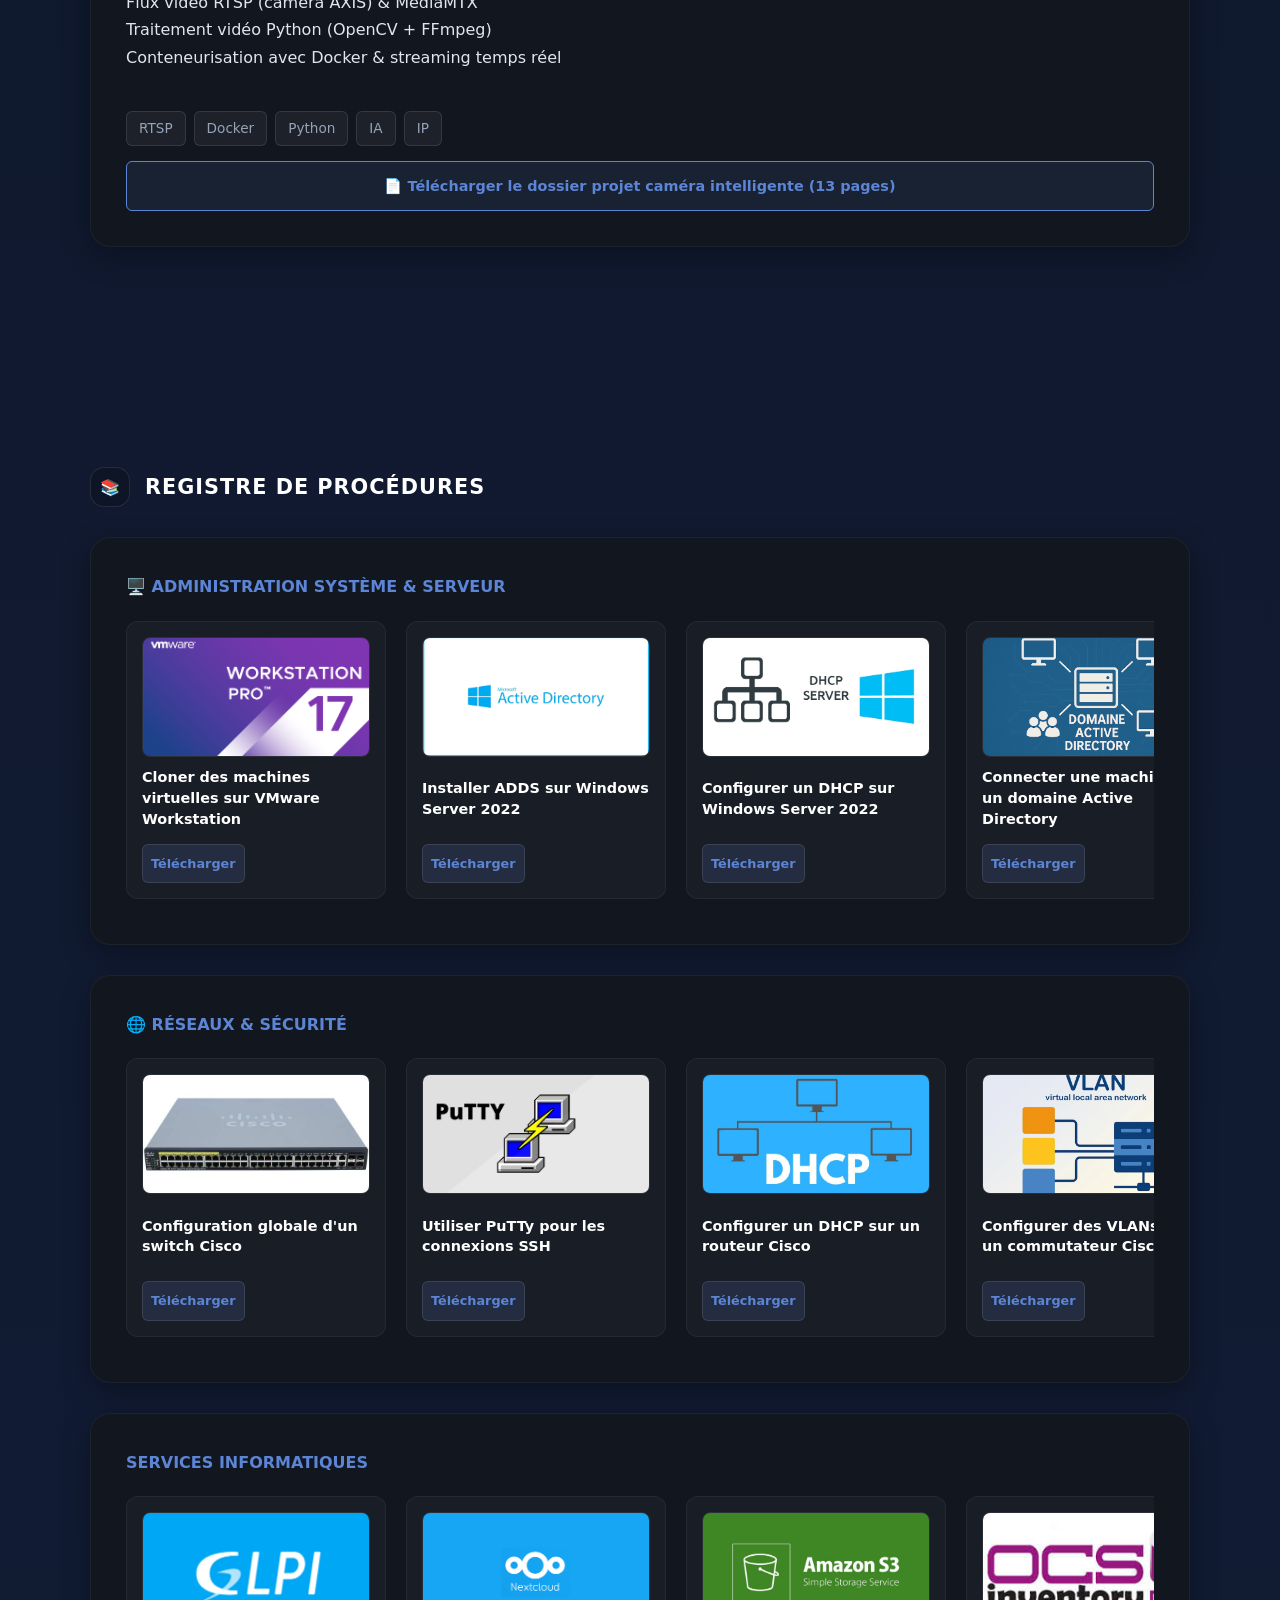
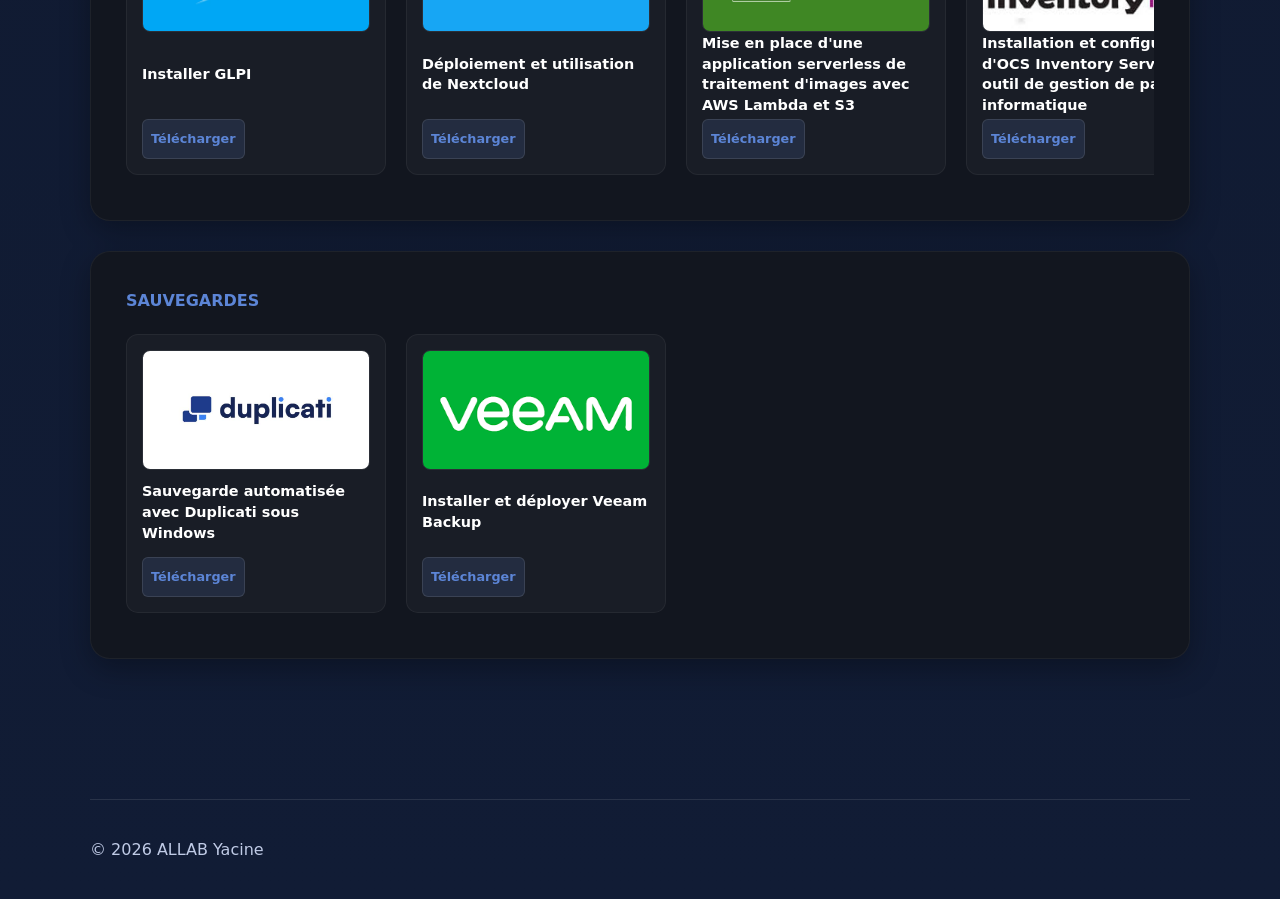
==== commit 433cc2d5: "Suppression de page veille technologique" ====
--- a/competences.html
+++ b/competences.html
@@ -18,7 +18,6 @@
         <a href="parcours.html">Mon parcours</a>
         <a href="entreprise.html">Mes expériences</a>
         <a class="active" href="competences.html">Mes projets</a>
-        <a href="veille.html">Veille technologique</a>
         <a href="contact.html">Contact</a>
       </nav>
       <div class="actions">
